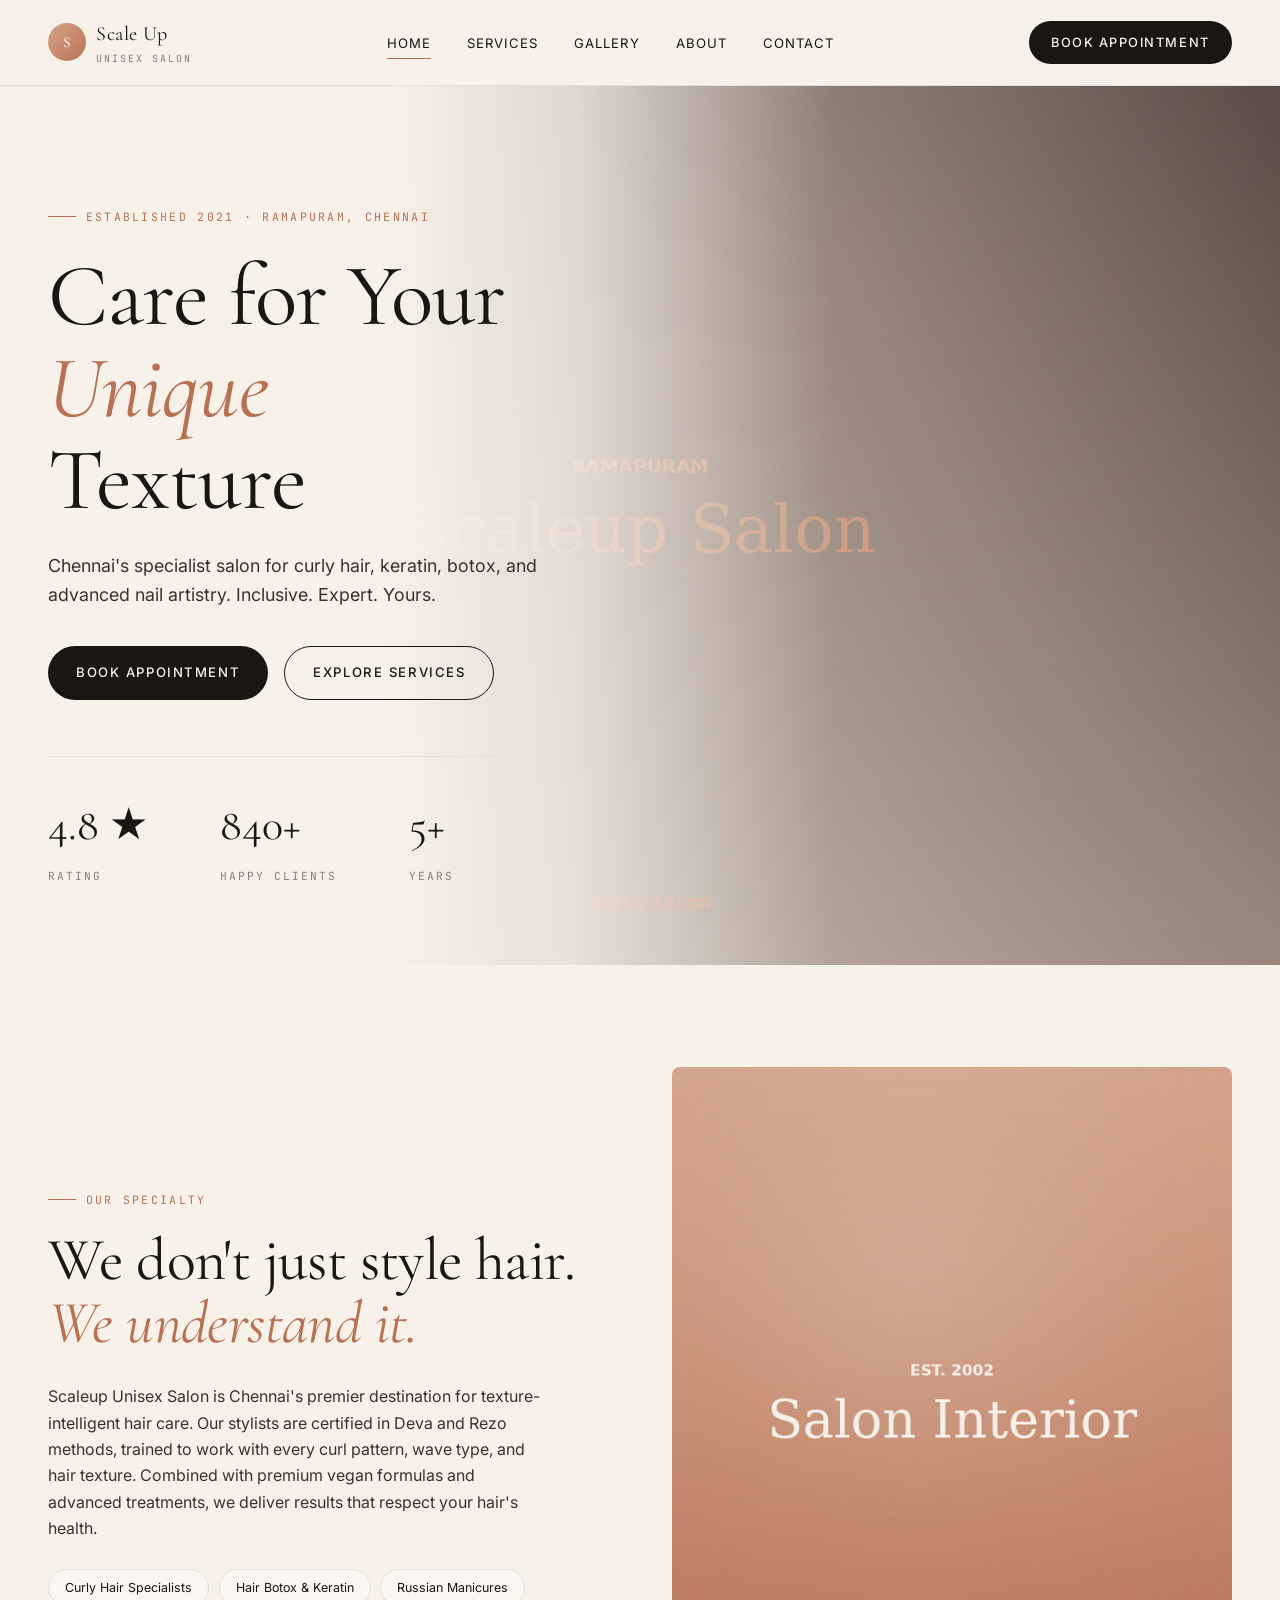
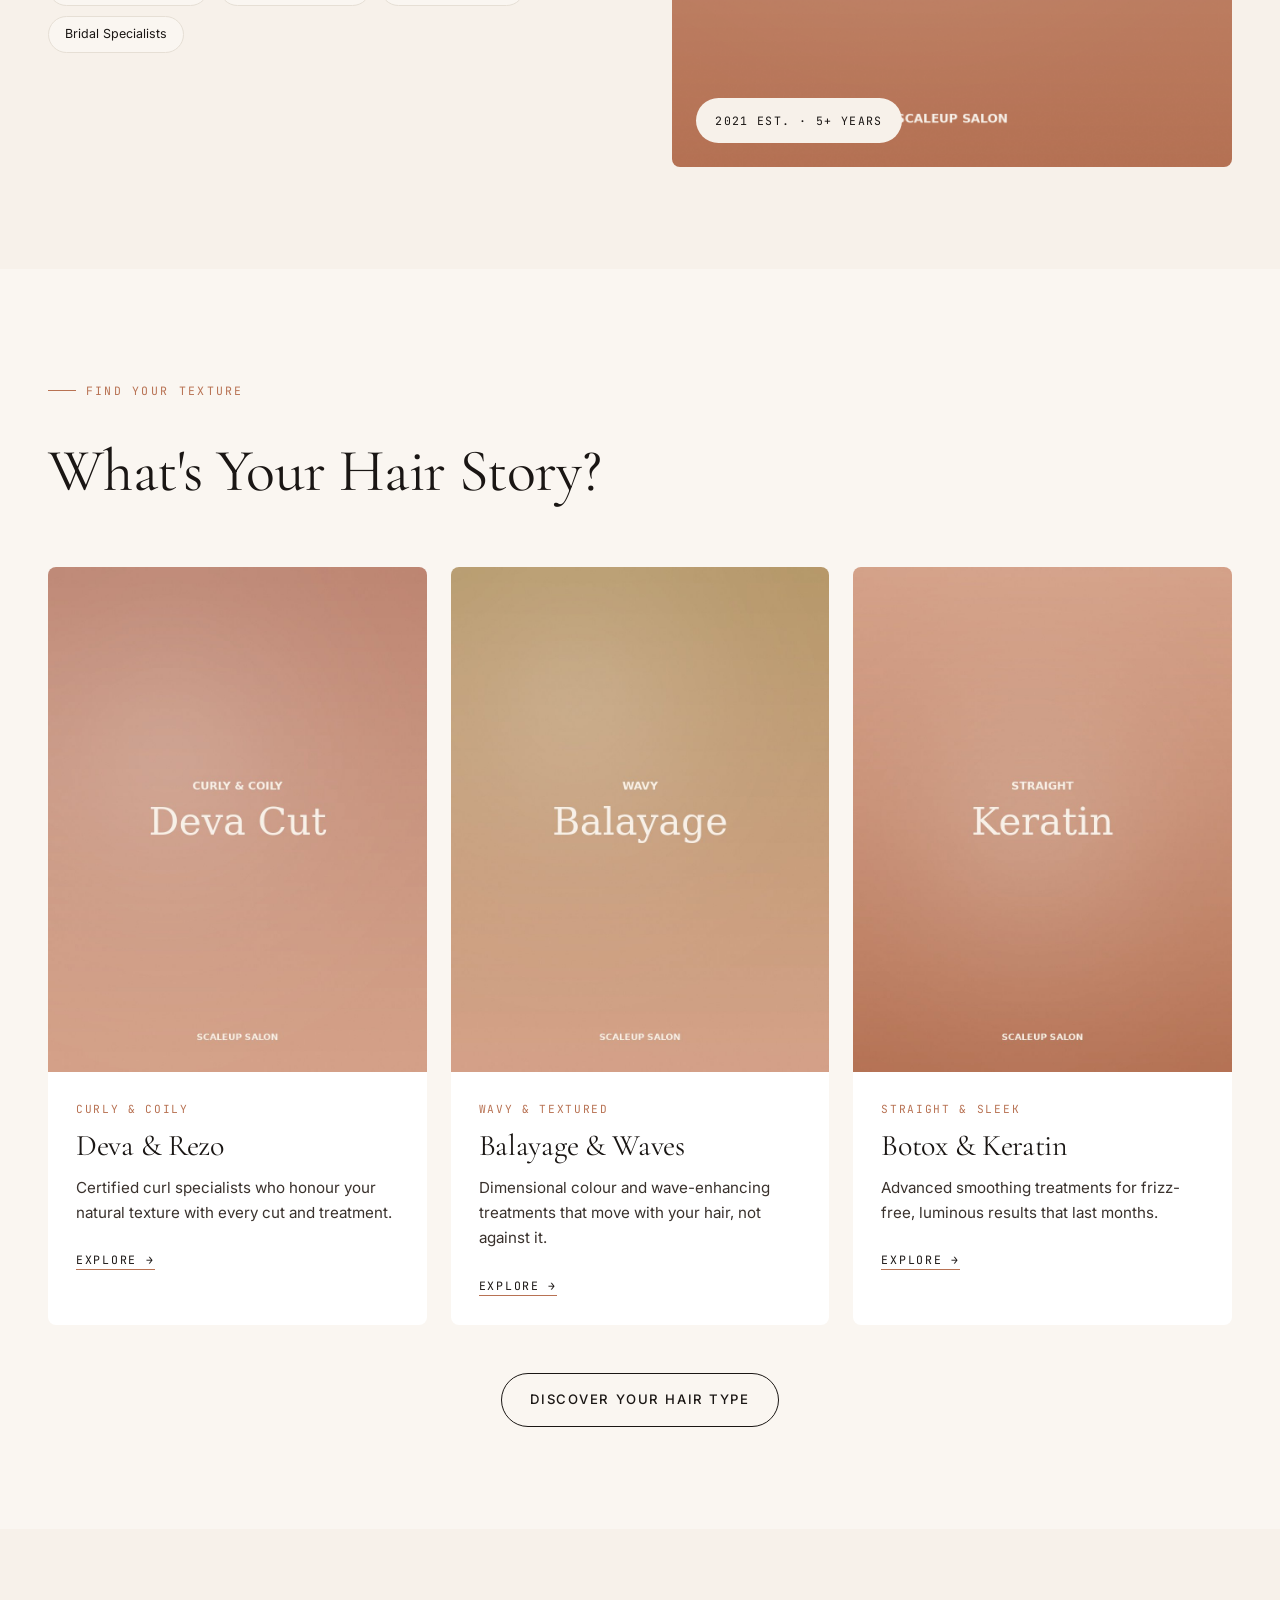
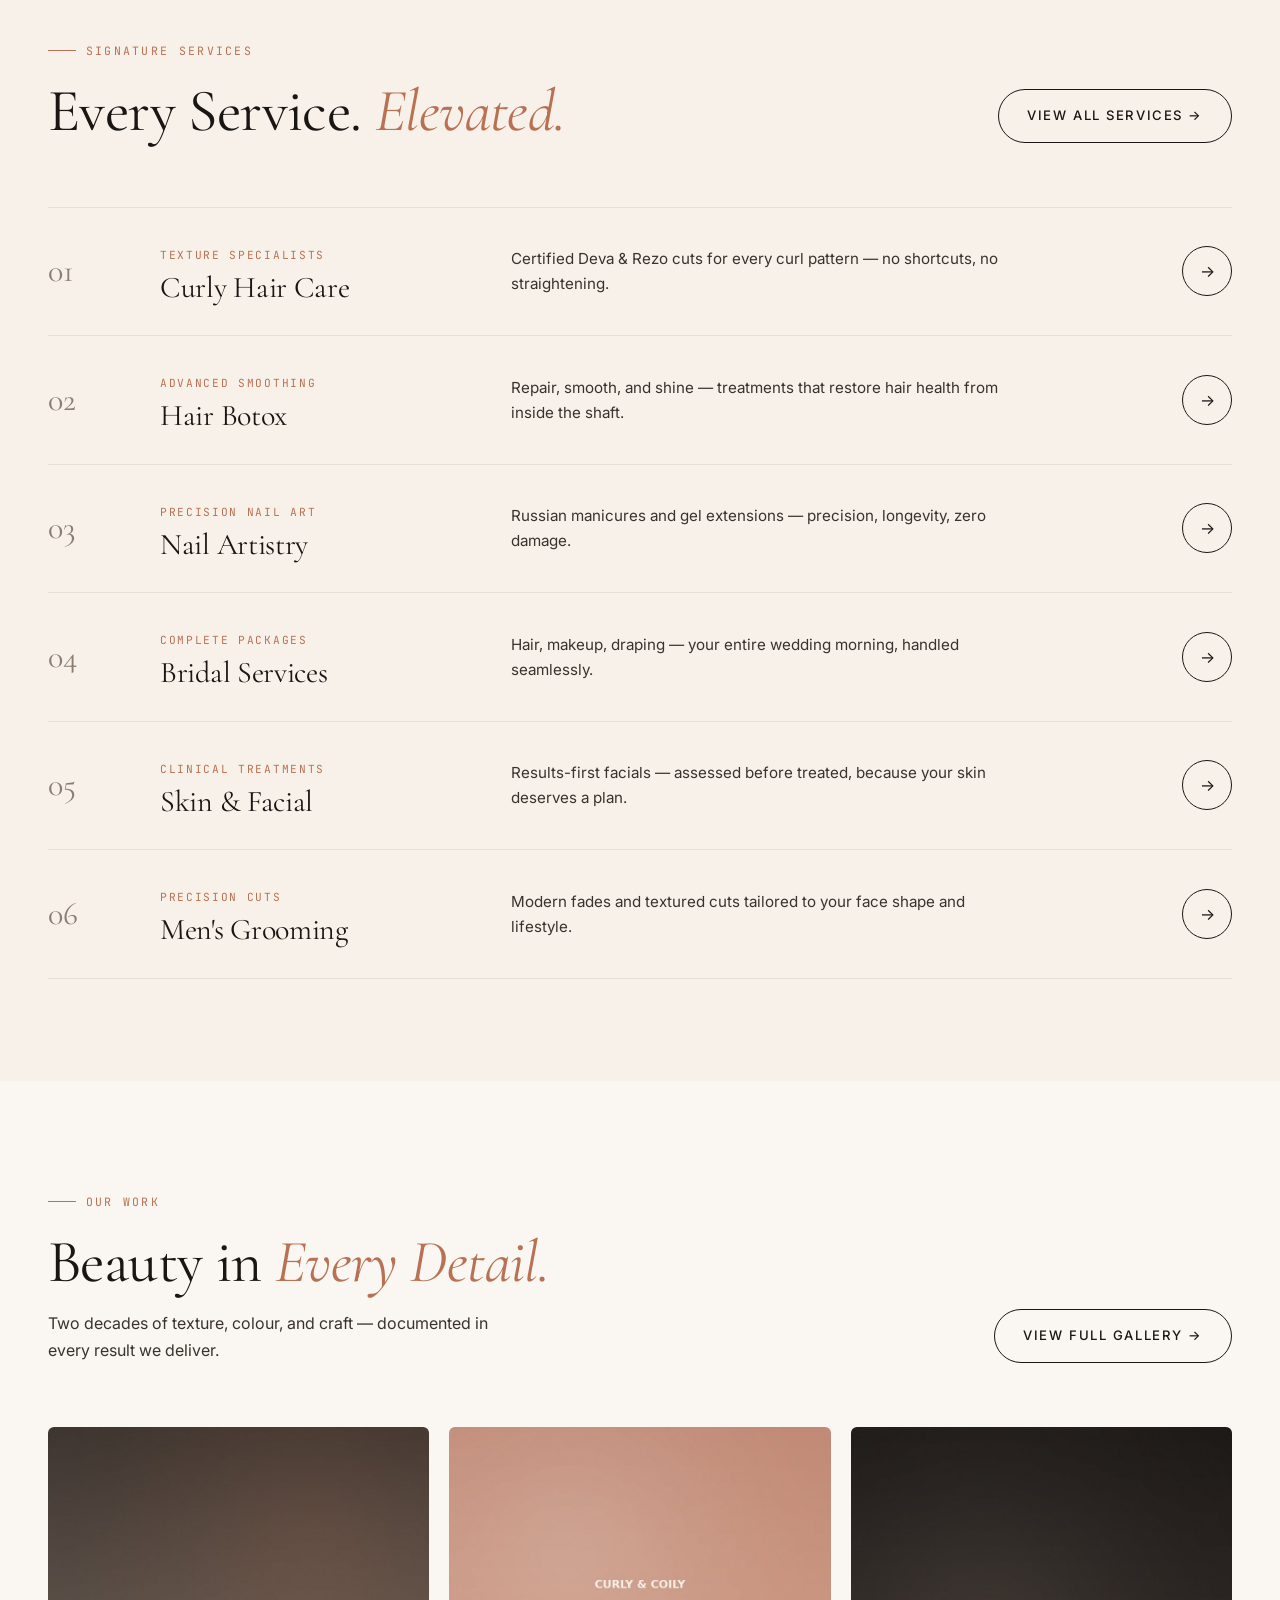
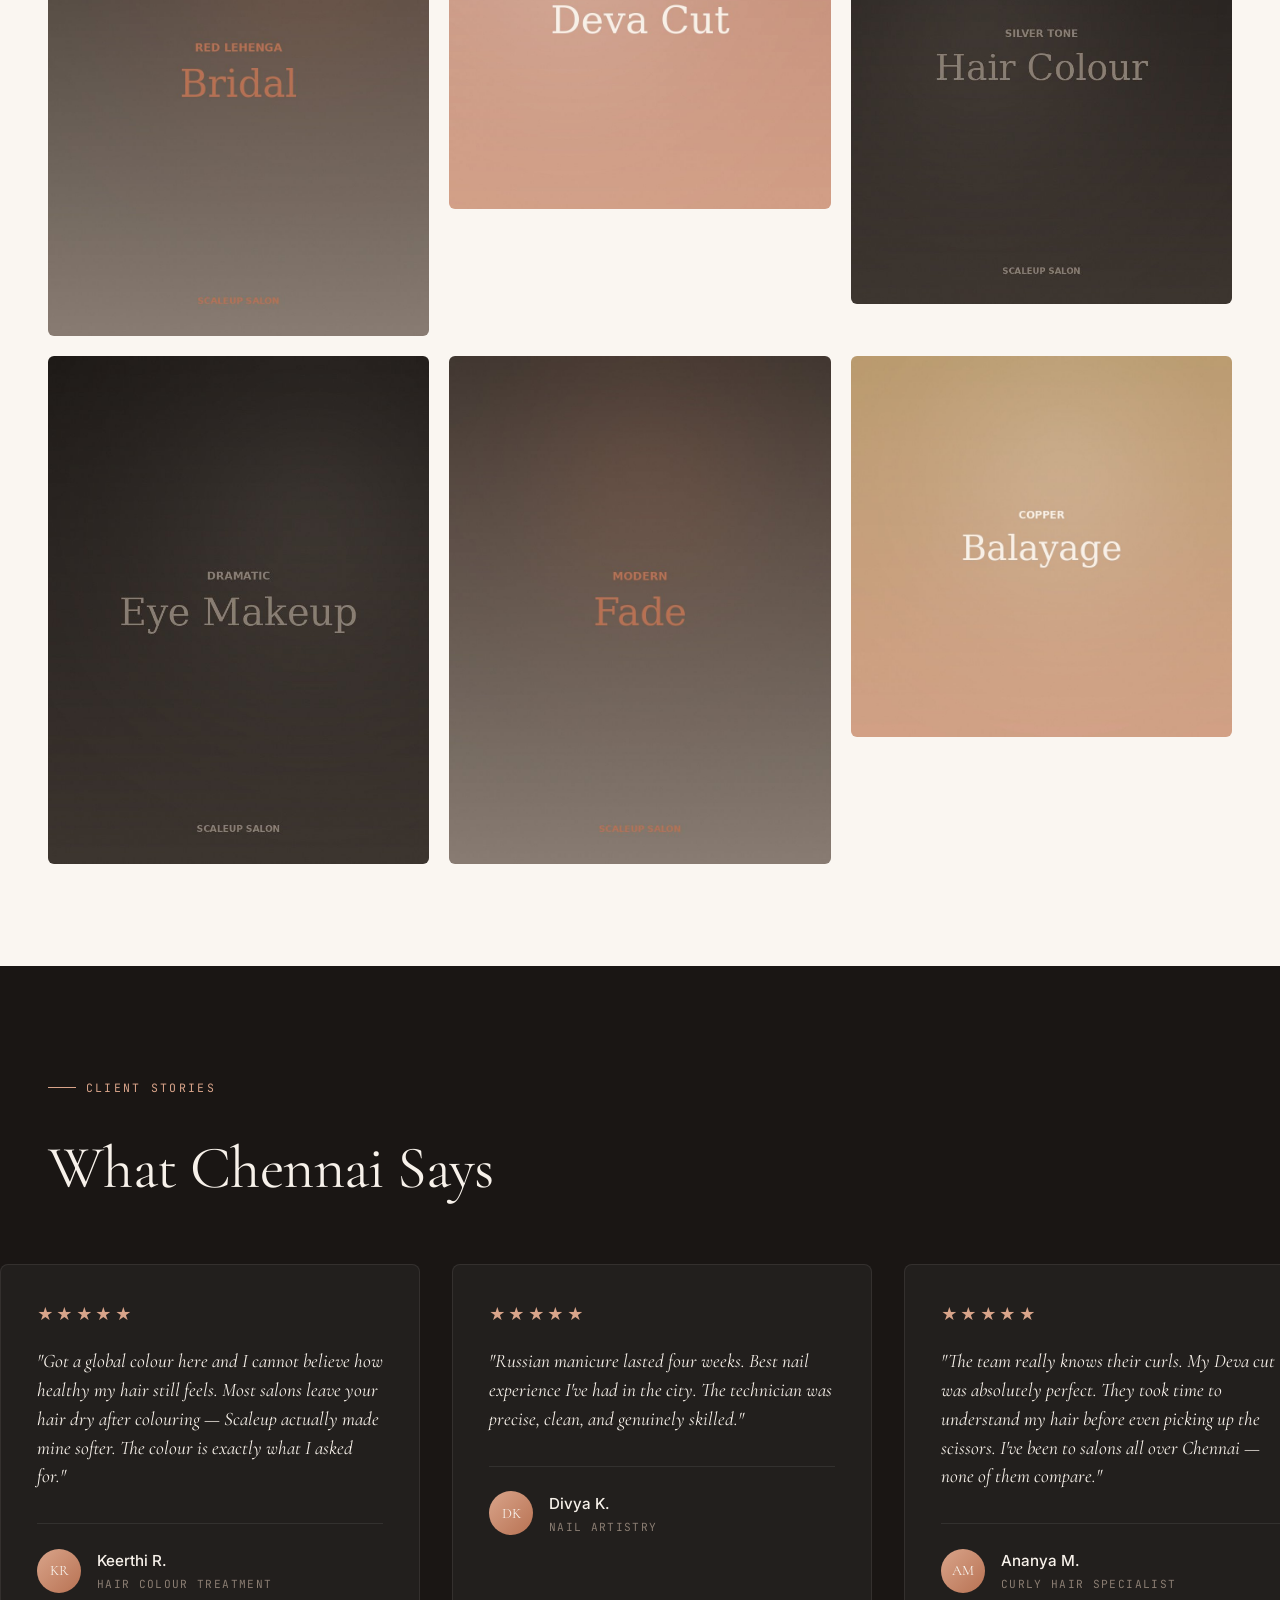
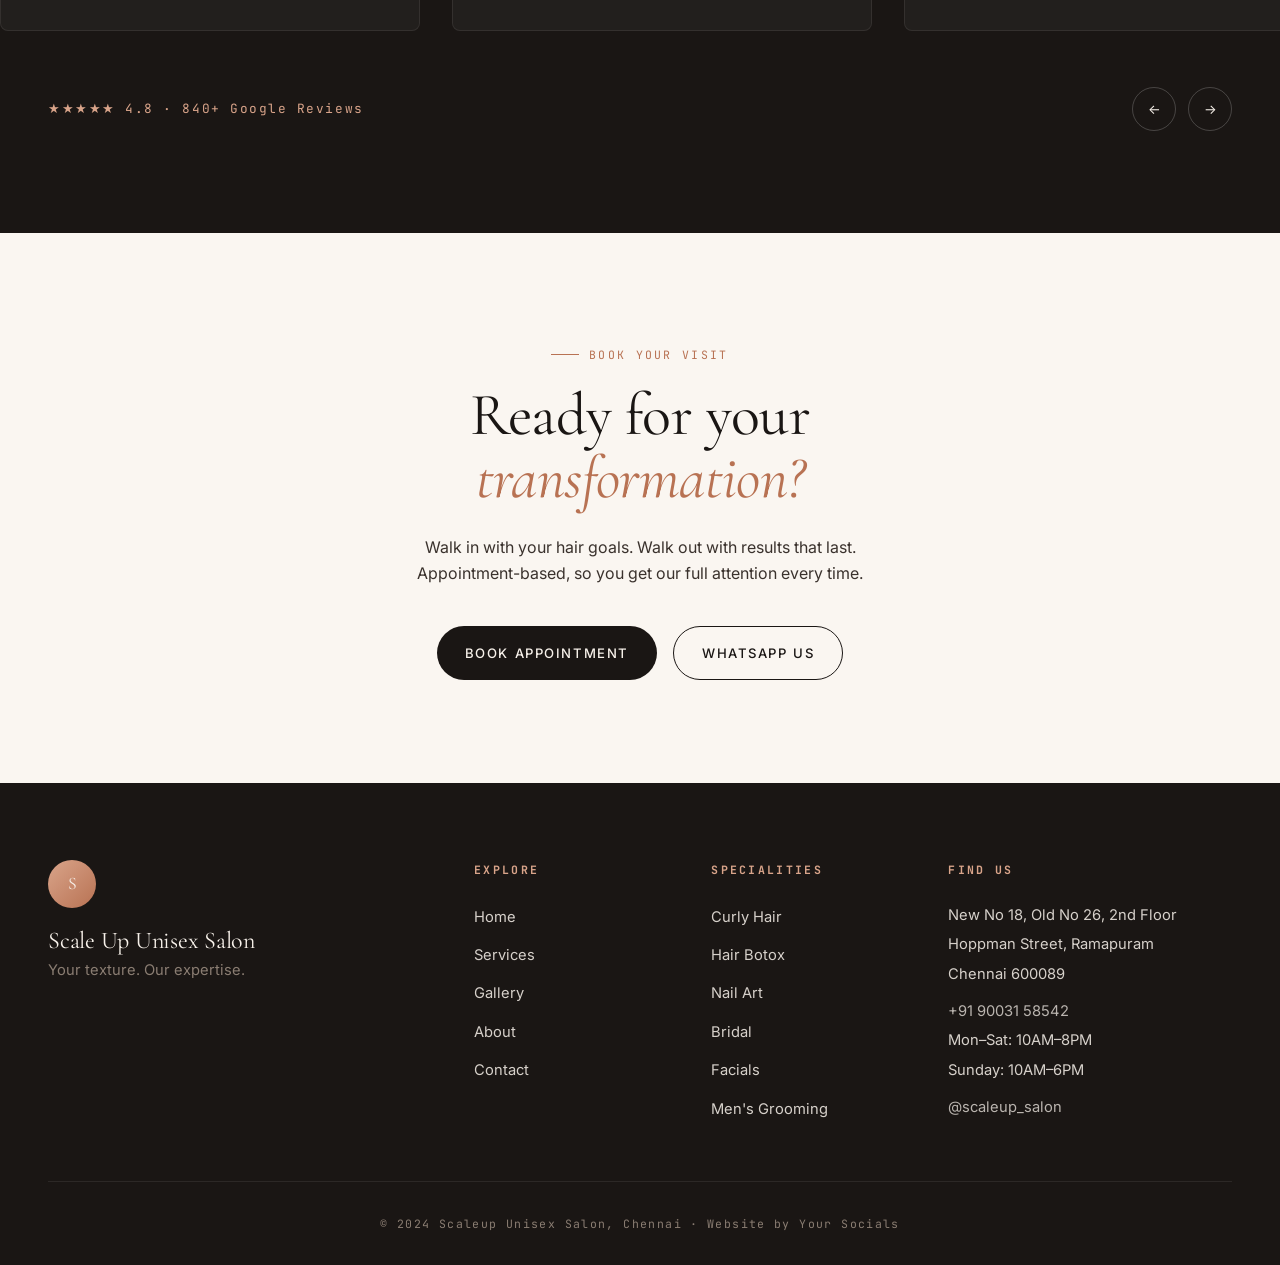
==== index.html @ 8d3cf3ba "Add files via upload" ====
<!DOCTYPE html>
<html lang="en">
<head>
  <meta charset="UTF-8" />
  <meta name="viewport" content="width=device-width, initial-scale=1.0" />
  <meta name="description" content="Scaleup Unisex Salon — Chennai's specialist salon for curly hair, keratin, botox, and advanced nail artistry. Ramapuram, Chennai." />
  <title>Scaleup Unisex Salon — Ramapuram, Chennai</title>
  <link rel="preconnect" href="https://fonts.googleapis.com">
  <link rel="preconnect" href="https://fonts.gstatic.com" crossorigin>
  <link href="https://fonts.googleapis.com/css2?family=Cormorant+Garamond:ital,wght@0,400;0,500;0,600;1,400&family=Inter:wght@300;400;500;600&family=JetBrains+Mono:wght@400;500&display=swap" rel="stylesheet">
  <link rel="stylesheet" href="css/styles.css" />
</head>
<body>

  <!-- Navigation -->
  <nav class="nav">
    <div class="nav-inner">
      <a href="index.html" class="nav-brand">
        <span class="logo-mark">S</span>
        <span>
          Scale Up
          <small>Unisex Salon</small>
        </span>
      </a>
      <ul class="nav-links">
        <li><a href="index.html" class="active">Home</a></li>
        <li><a href="services.html">Services</a></li>
        <li><a href="gallery.html">Gallery</a></li>
        <li><a href="about.html">About</a></li>
        <li><a href="contact.html">Contact</a></li>
      </ul>
      <a href="contact.html" class="btn btn-primary nav-cta">Book Appointment</a>
      <button class="nav-toggle" aria-label="Menu">
        <span></span><span></span><span></span>
      </button>
    </div>
  </nav>

  <!-- Hero -->
  <header class="hero">
    <div class="hero-bg-carousel">
      <img class="hero-bg-slide active" src="images/salon-wide.png" alt="" />
      <img class="hero-bg-slide" src="images/bridal 1.jpg" alt="" />
      <img class="hero-bg-slide" src="images/scale curly.jpg" alt="" />
      <img class="hero-bg-slide" src="images/color 1.jpg" alt="" />
      <img class="hero-bg-slide" src="images/gallery.png" alt="" />
    </div>
    <div class="container hero-inner">
      <span class="eyebrow reveal">Established 2021 · Ramapuram, Chennai</span>
      <h1 class="reveal" style="margin-top:1.5rem;">
        Care for Your<br/>
        <em>Unique</em> Texture
      </h1>
      <p class="lead reveal">
        Chennai's specialist salon for curly hair, keratin, botox, and advanced
        nail artistry. Inclusive. Expert. Yours.
      </p>
      <div class="hero-cta reveal">
        <a href="contact.html" class="btn btn-primary">Book Appointment</a>
        <a href="services.html" class="btn btn-outline">Explore Services</a>
      </div>
      <div class="hero-stats reveal">
        <div>
          <span class="stat-num">4.8 ★</span>
          <span class="stat-label">Rating</span>
        </div>
        <div>
          <span class="stat-num">840+</span>
          <span class="stat-label">Happy Clients</span>
        </div>
        <div>
          <span class="stat-num">5+</span>
          <span class="stat-label">Years</span>
        </div>
      </div>
    </div>
  </header>

  <!-- About preview -->
  <section class="about-preview-section">
    <div class="container about-preview">
      <div class="copy reveal">
        <span class="eyebrow">Our Specialty</span>
        <h2>We don't just style hair.<br/><em>We understand it.</em></h2>
        <p>
          Scaleup Unisex Salon is Chennai's premier destination for
          texture-intelligent hair care. Our stylists are certified in Deva and
          Rezo methods, trained to work with every curl pattern, wave type, and
          hair texture. Combined with premium vegan formulas and advanced
          treatments, we deliver results that respect your hair's health.
        </p>
        <div class="tags">
          <span class="tag">Curly Hair Specialists</span>
          <span class="tag">Hair Botox & Keratin</span>
          <span class="tag">Russian Manicures</span>
          <span class="tag">Bridal Specialists</span>
        </div>
      </div>
      <div class="image-wrap reveal">
        <img src="images/about.png" alt="Scaleup Salon interior — warm, elegant" />
        <div class="image-badge">2021 Est. · 5+ Years</div>
      </div>
    </div>
  </section>

  <!-- Textures -->
  <section class="textures">
    <div class="container">
      <div class="section-head reveal">
        <span class="eyebrow">Find Your Texture</span>
        <h2 style="margin-top:1.25rem;">What's Your Hair Story?</h2>
      </div>
      <div class="texture-grid">
        <article class="texture-card reveal">
          <img src="images/scale curly.jpg" alt="Curly hair specialist result" />
          <div class="card-body">
            <div class="card-tag">Curly & Coily</div>
            <h3>Deva & Rezo</h3>
            <p>Certified curl specialists who honour your natural texture with every cut and treatment.</p>
            <a href="services.html" class="card-link">Explore →</a>
          </div>
        </article>
        <article class="texture-card reveal">
          <img src="images/scale wavy.jpg" alt="Wavy balayage result" />
          <div class="card-body">
            <div class="card-tag">Wavy & Textured</div>
            <h3>Balayage & Waves</h3>
            <p>Dimensional colour and wave-enhancing treatments that move with your hair, not against it.</p>
            <a href="services.html" class="card-link">Explore →</a>
          </div>
        </article>
        <article class="texture-card reveal">
          <img src="images/scale straight.jpg" alt="Straight sleek result" />
          <div class="card-body">
            <div class="card-tag">Straight & Sleek</div>
            <h3>Botox & Keratin</h3>
            <p>Advanced smoothing treatments for frizz-free, luminous results that last months.</p>
            <a href="services.html" class="card-link">Explore →</a>
          </div>
        </article>
      </div>
      <div class="section-foot reveal">
        <a href="services.html" class="btn btn-outline">Discover Your Hair Type</a>
      </div>
    </div>
  </section>

  <!-- Services -->
  <section>
    <div class="container">
      <div class="services-head reveal">
        <div>
          <span class="eyebrow">Signature Services</span>
          <h2 style="margin-top:1.25rem;">Every Service. <em>Elevated.</em></h2>
        </div>
        <a href="services.html" class="btn btn-outline">View All Services →</a>
      </div>

      <div class="services-list">
        <a href="services.html" class="service-row reveal">
          <span class="num">01</span>
          <div>
            <span class="tag">Texture Specialists</span>
            <h3>Curly Hair Care</h3>
          </div>
          <p class="desc">Certified Deva & Rezo cuts for every curl pattern — no shortcuts, no straightening.</p>
          <span class="arrow">→</span>
        </a>
        <a href="services.html" class="service-row reveal">
          <span class="num">02</span>
          <div>
            <span class="tag">Advanced Smoothing</span>
            <h3>Hair Botox</h3>
          </div>
          <p class="desc">Repair, smooth, and shine — treatments that restore hair health from inside the shaft.</p>
          <span class="arrow">→</span>
        </a>
        <a href="services.html" class="service-row reveal">
          <span class="num">03</span>
          <div>
            <span class="tag">Precision Nail Art</span>
            <h3>Nail Artistry</h3>
          </div>
          <p class="desc">Russian manicures and gel extensions — precision, longevity, zero damage.</p>
          <span class="arrow">→</span>
        </a>
        <a href="services.html" class="service-row reveal">
          <span class="num">04</span>
          <div>
            <span class="tag">Complete Packages</span>
            <h3>Bridal Services</h3>
          </div>
          <p class="desc">Hair, makeup, draping — your entire wedding morning, handled seamlessly.</p>
          <span class="arrow">→</span>
        </a>
        <a href="services.html" class="service-row reveal">
          <span class="num">05</span>
          <div>
            <span class="tag">Clinical Treatments</span>
            <h3>Skin & Facial</h3>
          </div>
          <p class="desc">Results-first facials — assessed before treated, because your skin deserves a plan.</p>
          <span class="arrow">→</span>
        </a>
        <a href="services.html" class="service-row reveal">
          <span class="num">06</span>
          <div>
            <span class="tag">Precision Cuts</span>
            <h3>Men's Grooming</h3>
          </div>
          <p class="desc">Modern fades and textured cuts tailored to your face shape and lifestyle.</p>
          <span class="arrow">→</span>
        </a>
      </div>
    </div>
  </section>

  <!-- Gallery preview -->
  <section class="textures">
    <div class="container">
      <div class="services-head reveal">
        <div>
          <span class="eyebrow">Our Work</span>
          <h2 style="margin-top:1.25rem;">Beauty in <em>Every Detail.</em></h2>
          <p style="max-width:46ch;margin-top:1rem;color:var(--ink-soft);">Two decades of texture, colour, and craft — documented in every result we deliver.</p>
        </div>
        <a href="gallery.html" class="btn btn-outline">View Full Gallery →</a>
      </div>

      <div class="gallery-grid">
        <div class="gallery-item reveal">
          <img src="images/bridal 1.jpg" alt="Bridal look — red lehenga" />
          <div class="overlay"><div class="tag">Bridal</div><div class="title">Red Lehenga Bridal</div></div>
        </div>
        <div class="gallery-item reveal">
          <img src="images/scale curly.jpg" alt="Curly hair Deva cut" />
          <div class="overlay"><div class="tag">Curly Hair</div><div class="title">Deva Cut</div></div>
        </div>
        <div class="gallery-item reveal">
          <img src="images/color 2.jpg" alt="Silver hair toning" />
          <div class="overlay"><div class="tag">Hair Colour</div><div class="title">Silver Toning</div></div>
        </div>
        <div class="gallery-item reveal">
          <img src="images/bridal 2.jpg" alt="Bridal dramatic eye" />
          <div class="overlay"><div class="tag">Bridal</div><div class="title">Dramatic Eye</div></div>
        </div>
        <div class="gallery-item reveal">
          <img src="images/men 1.jpg" alt="Men's modern fade" />
          <div class="overlay"><div class="tag">Men's Grooming</div><div class="title">Modern Fade</div></div>
        </div>
        <div class="gallery-item reveal">
          <img src="images/color 3.jpg" alt="Copper balayage" />
          <div class="overlay"><div class="tag">Hair Colour</div><div class="title">Copper Balayage</div></div>
        </div>
      </div>
    </div>
  </section>

  <!-- Testimonials -->
  <section class="testimonials">
    <div class="container">
      <div class="section-head reveal">
        <span class="eyebrow">Client Stories</span>
        <h2 style="margin-top:1.25rem;">What Chennai Says</h2>
      </div>

      <div class="testimonial-track">
        <article class="testimonial-card">
          <div class="stars">★★★★★</div>
          <blockquote>"Got a global colour here and I cannot believe how healthy my hair still feels. Most salons leave your hair dry after colouring — Scaleup actually made mine softer. The colour is exactly what I asked for."</blockquote>
          <div class="testimonial-author">
            <div class="author-avatar">KR</div>
            <div class="author-info">
              <div class="name">Keerthi R.</div>
              <div class="service">Hair Colour Treatment</div>
            </div>
          </div>
        </article>
        <article class="testimonial-card">
          <div class="stars">★★★★★</div>
          <blockquote>"Russian manicure lasted four weeks. Best nail experience I've had in the city. The technician was precise, clean, and genuinely skilled."</blockquote>
          <div class="testimonial-author">
            <div class="author-avatar">DK</div>
            <div class="author-info">
              <div class="name">Divya K.</div>
              <div class="service">Nail Artistry</div>
            </div>
          </div>
        </article>
        <article class="testimonial-card">
          <div class="stars">★★★★★</div>
          <blockquote>"The team really knows their curls. My Deva cut was absolutely perfect. They took time to understand my hair before even picking up the scissors. I've been to salons all over Chennai — none of them compare."</blockquote>
          <div class="testimonial-author">
            <div class="author-avatar">AM</div>
            <div class="author-info">
              <div class="name">Ananya M.</div>
              <div class="service">Curly Hair Specialist</div>
            </div>
          </div>
        </article>
        <article class="testimonial-card">
          <div class="stars">★★★★★</div>
          <blockquote>"Bridal makeup was absolutely stunning. Venisha and the team made my wedding morning completely stress-free. I looked exactly how I imagined and felt completely confident all day."</blockquote>
          <div class="testimonial-author">
            <div class="author-avatar">PS</div>
            <div class="author-info">
              <div class="name">Priya S.</div>
              <div class="service">Bridal Package</div>
            </div>
          </div>
        </article>
        <article class="testimonial-card">
          <div class="stars">★★★★★</div>
          <blockquote>"My hair was so damaged from years of bad treatments. One session of Hair Botox here and it looks completely transformed. I genuinely didn't know my hair could feel this way."</blockquote>
          <div class="testimonial-author">
            <div class="author-avatar">RM</div>
            <div class="author-info">
              <div class="name">Riya M.</div>
              <div class="service">Hair Botox Treatment</div>
            </div>
          </div>
        </article>
      </div>

      <div class="testimonial-foot">
        <span class="review-meta">★★★★★ 4.8 · 840+ Google Reviews</span>
        <div class="t-controls">
          <button class="t-btn t-prev" aria-label="Previous">←</button>
          <button class="t-btn t-next" aria-label="Next">→</button>
        </div>
      </div>
    </div>
  </section>

  <!-- CTA banner -->
  <section class="cta-banner">
    <div class="container reveal">
      <span class="eyebrow">Book Your Visit</span>
      <h2>Ready for your <em>transformation?</em></h2>
      <p>Walk in with your hair goals. Walk out with results that last. Appointment-based, so you get our full attention every time.</p>
      <div class="btns">
        <a href="contact.html" class="btn btn-primary">Book Appointment</a>
        <a href="https://wa.me/919003158542" class="btn btn-outline">WhatsApp Us</a>
      </div>
    </div>
  </section>

  <!-- Footer -->
  <footer class="footer">
    <div class="container">
      <div class="footer-grid">
        <div class="footer-brand">
          <div class="logo-mark">S</div>
          <h4>Scale Up Unisex Salon</h4>
          <p>Your texture. Our expertise.</p>
        </div>
        <div class="footer-col">
          <h5>Explore</h5>
          <ul>
            <li><a href="index.html">Home</a></li>
            <li><a href="services.html">Services</a></li>
            <li><a href="gallery.html">Gallery</a></li>
            <li><a href="about.html">About</a></li>
            <li><a href="contact.html">Contact</a></li>
          </ul>
        </div>
        <div class="footer-col">
          <h5>Specialities</h5>
          <ul>
            <li><a href="services.html">Curly Hair</a></li>
            <li><a href="services.html">Hair Botox</a></li>
            <li><a href="services.html">Nail Art</a></li>
            <li><a href="services.html">Bridal</a></li>
            <li><a href="services.html">Facials</a></li>
            <li><a href="services.html">Men's Grooming</a></li>
          </ul>
        </div>
        <div class="footer-col">
          <h5>Find Us</h5>
          <p>New No 18, Old No 26, 2nd Floor</p>
          <p>Hoppman Street, Ramapuram</p>
          <p>Chennai 600089</p>
          <p style="margin-top:.75rem;"><a href="tel:+919003158542">+91 90031 58542</a></p>
          <p>Mon–Sat: 10AM–8PM</p>
          <p>Sunday: 10AM–6PM</p>
          <p style="margin-top:.75rem;"><a href="https://instagram.com/scaleup_salon">@scaleup_salon</a></p>
        </div>
      </div>
      <div class="footer-bottom">
        © 2024 Scaleup Unisex Salon, Chennai · Website by Your Socials
      </div>
    </div>
  </footer>

  <script src="js/main.js"></script>
</body>
</html>
---- css/styles.css ----
/* ========================================
   SCALEUP UNISEX SALON — Stylesheet
   ======================================== */

/* ---------- Design Tokens ---------- */
:root {
  /* Colors — warm editorial palette */
  --cream:        #f7f1ea;
  --cream-soft:   #faf6f1;
  --ink:          #1a1614;
  --ink-soft:     #3a322d;
  --muted:        #8a7d72;
  --blush:        #d9a48a;
  --blush-deep:   #b87253;
  --rose:         #c08672;
  --gold:         #b89968;
  --line:         #e6dfd5;
  --white:        #ffffff;

  /* Typography */
  --serif:        'Cormorant Garamond', 'Playfair Display', Georgia, serif;
  --sans:         'Inter', system-ui, -apple-system, sans-serif;
  --mono:         'JetBrains Mono', 'Courier New', monospace;

  /* Layout */
  --max:          1280px;
  --pad-x:        clamp(1.25rem, 4vw, 3rem);

  /* Motion */
  --ease:         cubic-bezier(0.22, 1, 0.36, 1);
}

/* ---------- Base ---------- */
* { box-sizing: border-box; margin: 0; padding: 0; }

html { scroll-behavior: smooth; }

body {
  font-family: var(--sans);
  font-size: 16px;
  line-height: 1.65;
  color: var(--ink);
  background: var(--cream);
  -webkit-font-smoothing: antialiased;
  -moz-osx-font-smoothing: grayscale;
  overflow-x: hidden;
}

img { max-width: 100%; height: auto; display: block; }

a { color: inherit; text-decoration: none; transition: opacity .25s var(--ease); }
a:hover { opacity: .7; }

button { font-family: inherit; cursor: pointer; border: none; background: none; }

.container {
  max-width: var(--max);
  margin: 0 auto;
  padding: 0 var(--pad-x);
}

/* ---------- Typography ---------- */
h1, h2, h3, h4 {
  font-family: var(--serif);
  font-weight: 400;
  line-height: 1.05;
  letter-spacing: -0.01em;
}

h1 { font-size: clamp(2.75rem, 7vw, 5.5rem); }
h2 { font-size: clamp(2rem, 5vw, 3.75rem); }
h3 { font-size: clamp(1.4rem, 2.5vw, 1.875rem); }

.eyebrow {
  font-family: var(--mono);
  font-size: .72rem;
  text-transform: uppercase;
  letter-spacing: .2em;
  color: var(--blush-deep);
  display: inline-flex;
  align-items: center;
  gap: .6rem;
}
.eyebrow::before {
  content: "";
  width: 28px;
  height: 1px;
  background: var(--blush-deep);
}

em, .italic { font-style: italic; color: var(--blush-deep); }

/* ---------- Buttons ---------- */
.btn {
  display: inline-flex;
  align-items: center;
  gap: .6rem;
  padding: .95rem 1.75rem;
  font-family: var(--sans);
  font-size: .82rem;
  font-weight: 500;
  letter-spacing: .12em;
  text-transform: uppercase;
  border-radius: 999px;
  transition: all .3s var(--ease);
  white-space: nowrap;
}
.btn-primary {
  background: var(--ink);
  color: var(--cream);
}
.btn-primary:hover {
  background: var(--blush-deep);
  opacity: 1;
  transform: translateY(-2px);
}
.btn-outline {
  background: transparent;
  color: var(--ink);
  border: 1px solid var(--ink);
}
.btn-outline:hover {
  background: var(--ink);
  color: var(--cream);
  opacity: 1;
}
.btn-light {
  background: var(--cream);
  color: var(--ink);
}
.btn-light:hover {
  background: var(--blush);
  color: var(--cream);
  opacity: 1;
}

/* ---------- Navigation ---------- */
.nav {
  position: sticky;
  top: 0;
  z-index: 100;
  background: rgba(247, 241, 234, 0.88);
  backdrop-filter: blur(16px);
  -webkit-backdrop-filter: blur(16px);
  border-bottom: 1px solid var(--line);
}
.nav-inner {
  display: flex;
  align-items: center;
  justify-content: space-between;
  padding: 1.1rem var(--pad-x);
  max-width: var(--max);
  margin: 0 auto;
}
.nav-brand {
  display: flex;
  align-items: center;
  gap: .65rem;
  font-family: var(--serif);
  font-size: 1.25rem;
  letter-spacing: .02em;
}
.nav-brand .logo-mark {
  width: 38px;
  height: 38px;
  border-radius: 50%;
  background: linear-gradient(135deg, var(--blush), var(--blush-deep));
  display: grid;
  place-items: center;
  color: var(--cream);
  font-family: var(--serif);
  font-size: .95rem;
  font-weight: 600;
}
.nav-brand small {
  display: block;
  font-size: .62rem;
  font-family: var(--mono);
  letter-spacing: .2em;
  text-transform: uppercase;
  color: var(--muted);
}
.nav-links {
  display: flex;
  align-items: center;
  gap: 2.25rem;
  list-style: none;
}
.nav-links a {
  font-size: .82rem;
  letter-spacing: .08em;
  text-transform: uppercase;
  position: relative;
  padding: .25rem 0;
}
.nav-links a.active::after,
.nav-links a:hover::after {
  content: "";
  position: absolute;
  left: 0; right: 0;
  bottom: -4px;
  height: 1px;
  background: var(--blush-deep);
}
.nav-links a:hover { opacity: 1; }
.nav-cta { font-size: .8rem; padding: .7rem 1.4rem; }

.nav-toggle {
  display: none;
  flex-direction: column;
  gap: 5px;
  padding: .5rem;
}
.nav-toggle span {
  width: 24px;
  height: 1.5px;
  background: var(--ink);
  transition: .3s var(--ease);
}

/* Mobile nav */
@media (max-width: 860px) {
  .nav-links, .nav-cta { display: none; }
  .nav-toggle { display: flex; }
  .nav.open .nav-links {
    display: flex;
    position: absolute;
    top: 100%;
    left: 0; right: 0;
    flex-direction: column;
    background: var(--cream);
    padding: 1.5rem var(--pad-x) 2rem;
    gap: 1.25rem;
    border-bottom: 1px solid var(--line);
  }
  .nav.open .nav-toggle span:nth-child(1) { transform: translateY(6.5px) rotate(45deg); }
  .nav.open .nav-toggle span:nth-child(2) { opacity: 0; }
  .nav.open .nav-toggle span:nth-child(3) { transform: translateY(-6.5px) rotate(-45deg); }
}

/* ---------- Hero ---------- */
.hero {
  position: relative;
  padding: clamp(4rem, 10vw, 7rem) 0 clamp(3rem, 6vw, 5rem);
  overflow: hidden;
}
.hero::before {
  content: "";
  position: absolute;
  top: -10%;
  right: -15%;
  width: 60vw;
  height: 60vw;
  max-width: 700px;
  max-height: 700px;
  background: radial-gradient(circle, rgba(217, 164, 138, 0.35) 0%, transparent 65%);
  border-radius: 50%;
  pointer-events: none;
  z-index: 0;
}

/* Hero background image carousel */
.hero-bg-carousel {
  position: absolute;
  inset: 0;
  z-index: 0;
  overflow: hidden;
}
.hero-bg-slide {
  position: absolute;
  inset: 0;
  width: 100%;
  height: 100%;
  object-fit: cover;
  opacity: 0;
  transition: opacity 1.6s ease;
}
.hero-bg-slide.active { opacity: 1; }
/* Fade the carousel into the cream background so the copy on the left stays fully legible */
.hero-bg-carousel::after {
  content: "";
  position: absolute;
  inset: 0;
  background: linear-gradient(
    90deg,
    var(--cream) 0%,
    var(--cream) 30%,
    rgba(247, 241, 234, 0.85) 45%,
    rgba(247, 241, 234, 0.35) 65%,
    rgba(247, 241, 234, 0.1) 100%
  );
}

.hero-inner { position: relative; z-index: 1; }
.hero h1 {
  max-width: 14ch;
  margin-bottom: 1.5rem;
}
.hero h1 em { display: block; }
.hero p.lead {
  max-width: 50ch;
  font-size: clamp(1rem, 1.4vw, 1.18rem);
  color: var(--ink-soft);
  margin-bottom: 2.25rem;
}
.hero-cta { display: flex; flex-wrap: wrap; gap: 1rem; margin-bottom: 3.5rem; }

.hero-stats {
  display: flex;
  gap: clamp(2rem, 6vw, 4.5rem);
  padding-top: 2rem;
  border-top: 1px solid var(--line);
  max-width: 500px;
}
.hero-stats .stat-num {
  font-family: var(--serif);
  font-size: clamp(2rem, 4vw, 2.75rem);
  display: block;
  color: var(--ink);
}
.hero-stats .stat-label {
  font-family: var(--mono);
  font-size: .7rem;
  letter-spacing: .18em;
  text-transform: uppercase;
  color: var(--muted);
}

/* ---------- Section base ---------- */
section { padding: clamp(4rem, 8vw, 7rem) 0; position: relative; }
.section-head { margin-bottom: clamp(2.5rem, 5vw, 4rem); }
.section-head .eyebrow { margin-bottom: 1.25rem; }
.section-head h2 { max-width: 22ch; }

/* ---------- About preview ---------- */
.about-preview {
  display: grid;
  grid-template-columns: 1fr 1fr;
  gap: clamp(2rem, 5vw, 5rem);
  align-items: center;
}
.about-preview .copy h2 { margin: 1.25rem 0 1.75rem; }
.about-preview .copy p { color: var(--ink-soft); margin-bottom: 1.75rem; max-width: 50ch; }
.about-preview .tags {
  display: flex;
  flex-wrap: wrap;
  gap: .6rem;
}
.about-preview .tag {
  padding: .45rem 1rem;
  border: 1px solid var(--line);
  border-radius: 999px;
  font-size: .78rem;
  background: var(--cream-soft);
}
.about-preview .image-wrap {
  position: relative;
  border-radius: 8px;
  overflow: hidden;
}
.about-preview .image-wrap img {
  width: 100%;
  aspect-ratio: 4/5;
  object-fit: cover;
}
.about-preview .image-badge {
  position: absolute;
  bottom: 1.5rem;
  left: 1.5rem;
  background: var(--cream);
  padding: .8rem 1.2rem;
  border-radius: 999px;
  font-family: var(--mono);
  font-size: .72rem;
  letter-spacing: .12em;
  text-transform: uppercase;
}
@media (max-width: 860px) {
  .about-preview { grid-template-columns: 1fr; }
}

/* ---------- Texture cards ---------- */
.textures { background: var(--cream-soft); }
.texture-grid {
  display: grid;
  grid-template-columns: repeat(3, 1fr);
  gap: 1.5rem;
}
.texture-card {
  position: relative;
  border-radius: 8px;
  overflow: hidden;
  background: var(--white);
  transition: transform .5s var(--ease);
}
.texture-card:hover { transform: translateY(-6px); }
.texture-card img {
  width: 100%;
  aspect-ratio: 3/4;
  object-fit: cover;
  transition: transform .8s var(--ease);
}
.texture-card:hover img { transform: scale(1.04); }
.texture-card .card-body {
  padding: 1.75rem;
}
.texture-card .card-tag {
  font-family: var(--mono);
  font-size: .7rem;
  letter-spacing: .15em;
  text-transform: uppercase;
  color: var(--blush-deep);
  margin-bottom: .75rem;
}
.texture-card h3 { margin-bottom: .85rem; }
.texture-card p { color: var(--ink-soft); font-size: .95rem; margin-bottom: 1.25rem; }
.texture-card .card-link {
  font-family: var(--mono);
  font-size: .72rem;
  letter-spacing: .15em;
  text-transform: uppercase;
  color: var(--ink);
  border-bottom: 1px solid var(--blush-deep);
  padding-bottom: 2px;
}
@media (max-width: 860px) { .texture-grid { grid-template-columns: 1fr; } }

.section-foot { text-align: center; margin-top: 3rem; }

/* ---------- Services list ---------- */
.services-head {
  display: flex;
  justify-content: space-between;
  align-items: flex-end;
  margin-bottom: clamp(2.5rem, 5vw, 4rem);
  flex-wrap: wrap;
  gap: 1.5rem;
}
.services-list { display: flex; flex-direction: column; }
.service-row {
  display: grid;
  grid-template-columns: 80px 1fr 2fr auto;
  gap: 2rem;
  align-items: center;
  padding: 2rem 0;
  border-top: 1px solid var(--line);
  transition: padding .3s var(--ease);
}
.service-row:last-child { border-bottom: 1px solid var(--line); }
.service-row:hover { padding-left: 1.5rem; }
.service-row .num {
  font-family: var(--serif);
  font-size: 2rem;
  color: var(--muted);
}
.service-row .tag {
  font-family: var(--mono);
  font-size: .7rem;
  letter-spacing: .15em;
  text-transform: uppercase;
  color: var(--blush-deep);
}
.service-row h3 { margin-top: .35rem; }
.service-row p { color: var(--ink-soft); font-size: .95rem; max-width: 50ch; }
.service-row .arrow {
  width: 50px;
  height: 50px;
  border: 1px solid var(--ink);
  border-radius: 50%;
  display: grid;
  place-items: center;
  transition: all .3s var(--ease);
}
.service-row:hover .arrow {
  background: var(--ink);
  color: var(--cream);
}
@media (max-width: 860px) {
  .service-row {
    grid-template-columns: 50px 1fr;
    gap: 1rem;
  }
  .service-row .desc { grid-column: 1 / -1; }
  .service-row .arrow { display: none; }
}

/* ---------- Gallery grid ---------- */
.gallery-grid {
  display: grid;
  grid-template-columns: repeat(3, 1fr);
  gap: 1.25rem;
}
.gallery-item {
  position: relative;
  border-radius: 6px;
  overflow: hidden;
  aspect-ratio: 3/4;
}
.gallery-item:nth-child(4n+1) { aspect-ratio: 3/4; }
.gallery-item:nth-child(4n+2) { aspect-ratio: 1/1; }
.gallery-item:nth-child(4n+3) { aspect-ratio: 4/5; }
.gallery-item img {
  width: 100%;
  height: 100%;
  object-fit: cover;
  transition: transform .7s var(--ease);
}
.gallery-item:hover img { transform: scale(1.06); }
.gallery-item .overlay {
  position: absolute;
  inset: 0;
  background: linear-gradient(to top, rgba(26,22,20,.7) 0%, transparent 50%);
  opacity: 0;
  transition: opacity .3s var(--ease);
  display: flex;
  flex-direction: column;
  justify-content: flex-end;
  padding: 1.5rem;
  color: var(--cream);
}
.gallery-item:hover .overlay { opacity: 1; }
.gallery-item .overlay .tag {
  font-family: var(--mono);
  font-size: .7rem;
  letter-spacing: .15em;
  text-transform: uppercase;
  opacity: .85;
}
.gallery-item .overlay .title {
  font-family: var(--serif);
  font-size: 1.2rem;
  margin-top: .35rem;
}
@media (max-width: 860px) {
  .gallery-grid { grid-template-columns: repeat(2, 1fr); }
}
@media (max-width: 500px) {
  .gallery-grid { grid-template-columns: 1fr; }
}

/* ---------- Testimonials ---------- */
.testimonials { background: var(--ink); color: var(--cream); }
.testimonials .eyebrow { color: var(--blush); }
.testimonials .eyebrow::before { background: var(--blush); }
.testimonials h2 { color: var(--cream); }

.testimonial-track {
  display: flex;
  gap: 2rem;
  overflow-x: auto;
  scroll-snap-type: x mandatory;
  scrollbar-width: none;
  padding-bottom: 1rem;
  margin: 0 calc(-1 * var(--pad-x));
  padding-left: var(--pad-x);
  padding-right: var(--pad-x);
}
.testimonial-track::-webkit-scrollbar { display: none; }
.testimonial-card {
  flex: 0 0 min(420px, 80vw);
  background: rgba(255,255,255,.04);
  border: 1px solid rgba(255,255,255,.08);
  border-radius: 8px;
  padding: 2.25rem;
  scroll-snap-align: start;
}
.stars { color: var(--blush); letter-spacing: .15em; margin-bottom: 1.25rem; }
.testimonial-card blockquote {
  font-family: var(--serif);
  font-size: 1.2rem;
  font-style: italic;
  line-height: 1.5;
  margin-bottom: 2rem;
  color: var(--cream);
}
.testimonial-author {
  display: flex;
  align-items: center;
  gap: 1rem;
  padding-top: 1.5rem;
  border-top: 1px solid rgba(255,255,255,.08);
}
.author-avatar {
  width: 44px;
  height: 44px;
  border-radius: 50%;
  background: linear-gradient(135deg, var(--blush), var(--blush-deep));
  display: grid;
  place-items: center;
  font-family: var(--serif);
  font-size: .9rem;
  color: var(--cream);
}
.author-info .name { font-weight: 500; font-size: .95rem; }
.author-info .service {
  font-family: var(--mono);
  font-size: .7rem;
  letter-spacing: .12em;
  text-transform: uppercase;
  color: var(--muted);
  margin-top: 2px;
}

.testimonial-foot {
  margin-top: 2.5rem;
  display: flex;
  justify-content: space-between;
  align-items: center;
  flex-wrap: wrap;
  gap: 1rem;
}
.review-meta { font-family: var(--mono); font-size: .8rem; letter-spacing: .12em; color: var(--blush); }
.t-controls { display: flex; gap: .75rem; }
.t-btn {
  width: 44px; height: 44px;
  border-radius: 50%;
  border: 1px solid rgba(255,255,255,.2);
  color: var(--cream);
  display: grid; place-items: center;
  transition: .3s var(--ease);
}
.t-btn:hover { background: var(--cream); color: var(--ink); }

/* ---------- CTA banner ---------- */
.cta-banner {
  text-align: center;
  background: var(--cream-soft);
}
.cta-banner h2 { max-width: 18ch; margin: 1.25rem auto 1.5rem; }
.cta-banner p {
  max-width: 50ch;
  margin: 0 auto 2.5rem;
  color: var(--ink-soft);
}
.cta-banner .btns {
  display: flex;
  gap: 1rem;
  justify-content: center;
  flex-wrap: wrap;
}

/* ---------- Footer ---------- */
.footer {
  background: var(--ink);
  color: var(--cream);
  padding: clamp(3.5rem, 6vw, 5rem) 0 2rem;
}
.footer-grid {
  display: grid;
  grid-template-columns: 2fr 1fr 1fr 1.5fr;
  gap: 3rem;
  margin-bottom: 3.5rem;
}
.footer-brand .logo-mark {
  width: 48px; height: 48px;
  border-radius: 50%;
  background: linear-gradient(135deg, var(--blush), var(--blush-deep));
  display: grid; place-items: center;
  color: var(--cream);
  font-family: var(--serif);
  font-size: 1.1rem;
  margin-bottom: 1.25rem;
}
.footer-brand h4 { font-size: 1.5rem; margin-bottom: .35rem; }
.footer-brand p { color: var(--muted); max-width: 30ch; font-size: .92rem; }

.footer-col h5 {
  font-family: var(--mono);
  font-size: .72rem;
  letter-spacing: .2em;
  text-transform: uppercase;
  color: var(--blush);
  margin-bottom: 1.5rem;
}
.footer-col ul { list-style: none; display: flex; flex-direction: column; gap: .75rem; }
.footer-col a, .footer-col p { font-size: .92rem; color: var(--cream); opacity: .85; }
.footer-col p { margin-bottom: .35rem; }

.footer-bottom {
  padding-top: 2rem;
  border-top: 1px solid rgba(255,255,255,.08);
  text-align: center;
  font-family: var(--mono);
  font-size: .72rem;
  letter-spacing: .12em;
  color: var(--muted);
}

@media (max-width: 860px) {
  .footer-grid { grid-template-columns: 1fr 1fr; gap: 2rem; }
}
@media (max-width: 500px) {
  .footer-grid { grid-template-columns: 1fr; }
}

/* ---------- Page hero (interior pages) ---------- */
.page-hero {
  padding: clamp(3.5rem, 7vw, 6rem) 0 clamp(2.5rem, 5vw, 4rem);
  position: relative;
}
.page-hero .eyebrow { margin-bottom: 1.25rem; }
.page-hero h1 { max-width: 14ch; }

/* ---------- Services page rows ---------- */
.svc-block {
  display: grid;
  grid-template-columns: 1fr 1fr;
  gap: clamp(2rem, 6vw, 5rem);
  align-items: center;
  padding: clamp(3rem, 6vw, 5rem) 0;
  border-top: 1px solid var(--line);
}
.svc-block:nth-child(even) { direction: rtl; }
.svc-block:nth-child(even) > * { direction: ltr; }
.svc-block .img-col img {
  width: 100%;
  aspect-ratio: 4/5;
  object-fit: cover;
  border-radius: 8px;
}
.svc-block .copy-col .tag {
  font-family: var(--mono);
  font-size: .72rem;
  letter-spacing: .18em;
  text-transform: uppercase;
  color: var(--blush-deep);
  margin-bottom: 1rem;
  display: block;
}
.svc-block .copy-col h2 { margin-bottom: 1.5rem; }
.svc-block .copy-col > p { color: var(--ink-soft); margin-bottom: 2rem; max-width: 50ch; }
.price-list { list-style: none; margin-bottom: 2rem; }
.price-list li {
  display: flex;
  justify-content: space-between;
  padding: .9rem 0;
  border-bottom: 1px dotted var(--line);
  font-size: .95rem;
}
.price-list li .price {
  font-family: var(--mono);
  font-weight: 500;
  color: var(--blush-deep);
}
@media (max-width: 860px) {
  .svc-block, .svc-block:nth-child(even) { grid-template-columns: 1fr; direction: ltr; }
}

/* ---------- About page ---------- */
.timeline {
  display: grid;
  grid-template-columns: repeat(5, 1fr);
  gap: 1.5rem;
  margin: clamp(3rem, 5vw, 4rem) 0;
  padding: 2.5rem 0;
  border-top: 1px solid var(--line);
  border-bottom: 1px solid var(--line);
}
.timeline-item .year {
  font-family: var(--serif);
  font-size: 1.75rem;
  color: var(--blush-deep);
  margin-bottom: .5rem;
}
.timeline-item p { font-size: .88rem; color: var(--ink-soft); }
@media (max-width: 860px) {
  .timeline { grid-template-columns: repeat(2, 1fr); }
}
@media (max-width: 500px) {
  .timeline { grid-template-columns: 1fr; }
}

.story-grid {
  display: grid;
  grid-template-columns: 1fr 2fr;
  gap: clamp(2rem, 5vw, 4rem);
  align-items: start;
}
.story-grid h2 { position: sticky; top: 100px; }
.story-grid p { margin-bottom: 1.5rem; color: var(--ink-soft); }
@media (max-width: 860px) {
  .story-grid { grid-template-columns: 1fr; }
  .story-grid h2 { position: static; }
}

.principles {
  display: grid;
  grid-template-columns: repeat(3, 1fr);
  gap: 1.5rem;
}
.principle-card {
  background: var(--cream-soft);
  padding: 2.5rem;
  border-radius: 8px;
  border: 1px solid var(--line);
}
.principle-card .num {
  font-family: var(--serif);
  font-size: 3rem;
  color: var(--blush);
  margin-bottom: 1rem;
  line-height: 1;
}
.principle-card h3 { margin-bottom: 1rem; }
.principle-card p { font-size: .95rem; color: var(--ink-soft); }
@media (max-width: 860px) {
  .principles { grid-template-columns: 1fr; }
}

.founders {
  display: grid;
  grid-template-columns: 1fr 1fr;
  gap: 2rem;
}
.founder-card {
  background: var(--cream-soft);
  border-radius: 8px;
  overflow: hidden;
}
.founder-card .img-wrap {
  aspect-ratio: 4/3;
  background: linear-gradient(135deg, var(--blush) 0%, var(--blush-deep) 100%);
  display: grid;
  place-items: center;
  color: var(--cream);
  font-family: var(--serif);
  font-size: 4rem;
}
.founder-card .img-wrap img {
  width: 100%; height: 100%;
  object-fit: cover;
}
.founder-card .body { padding: 2rem; }
.founder-card .role {
  font-family: var(--mono);
  font-size: .7rem;
  letter-spacing: .15em;
  text-transform: uppercase;
  color: var(--blush-deep);
  margin-bottom: .75rem;
}
.founder-card h3 { margin-bottom: .5rem; }
.founder-card .speciality {
  color: var(--ink-soft);
  font-size: .88rem;
  margin-bottom: 1rem;
}
.founder-card p { font-size: .92rem; color: var(--ink-soft); }
@media (max-width: 860px) { .founders { grid-template-columns: 1fr; } }

/* ---------- Gallery filter ---------- */
.gallery-filter {
  display: flex;
  gap: .5rem;
  flex-wrap: wrap;
  margin-bottom: 2.5rem;
  padding-top: 1rem;
}
.filter-btn {
  padding: .6rem 1.4rem;
  border: 1px solid var(--line);
  border-radius: 999px;
  font-size: .82rem;
  letter-spacing: .08em;
  color: var(--ink-soft);
  background: var(--cream);
  transition: .25s var(--ease);
}
.filter-btn:hover, .filter-btn.active {
  background: var(--ink);
  color: var(--cream);
  border-color: var(--ink);
}

.gallery-item.hidden { display: none; }

/* ---------- Contact form ---------- */
.contact-grid {
  display: grid;
  grid-template-columns: 1fr 1.4fr;
  gap: clamp(2rem, 5vw, 4rem);
  align-items: start;
}
.contact-info {
  background: var(--cream-soft);
  padding: 2.5rem;
  border-radius: 8px;
  border: 1px solid var(--line);
}
.contact-info .info-img {
  width: 100%;
  aspect-ratio: 4/3;
  object-fit: cover;
  border-radius: 6px;
  margin-bottom: 2rem;
}
.contact-info h4 {
  font-family: var(--mono);
  font-size: .72rem;
  letter-spacing: .18em;
  text-transform: uppercase;
  color: var(--blush-deep);
  margin-bottom: .75rem;
}
.contact-info .info-block { margin-bottom: 2rem; }
.contact-info .info-block p { color: var(--ink-soft); font-size: .95rem; line-height: 1.7; }

.contact-info .info-cta {
  display: flex;
  flex-direction: column;
  gap: .75rem;
  margin-top: 2rem;
}

.contact-form {
  background: var(--white);
  padding: clamp(2rem, 4vw, 3rem);
  border-radius: 8px;
  border: 1px solid var(--line);
}
.form-grid {
  display: grid;
  grid-template-columns: 1fr 1fr;
  gap: 1.25rem;
}
.form-grid .full { grid-column: 1 / -1; }
.form-group { display: flex; flex-direction: column; }
.form-group label {
  font-family: var(--mono);
  font-size: .68rem;
  letter-spacing: .15em;
  text-transform: uppercase;
  color: var(--muted);
  margin-bottom: .5rem;
}
.form-group input,
.form-group select,
.form-group textarea {
  font-family: var(--sans);
  font-size: .95rem;
  padding: .85rem 1rem;
  background: var(--cream-soft);
  border: 1px solid var(--line);
  border-radius: 6px;
  color: var(--ink);
  transition: .2s var(--ease);
}
.form-group input:focus,
.form-group select:focus,
.form-group textarea:focus {
  outline: none;
  border-color: var(--blush-deep);
  background: var(--white);
}
.form-group textarea { resize: vertical; min-height: 110px; }

.form-submit { margin-top: 1.5rem; width: 100%; justify-content: center; }

.form-success {
  display: none;
  background: var(--ink);
  color: var(--cream);
  padding: 1.25rem 1.5rem;
  border-radius: 6px;
  margin-top: 1.5rem;
  font-size: .92rem;
}
.form-success.show { display: block; }

@media (max-width: 860px) {
  .contact-grid { grid-template-columns: 1fr; }
  .form-grid { grid-template-columns: 1fr; }
}

/* ---------- Reveal animation ---------- */
.reveal {
  opacity: 0;
  transform: translateY(24px);
  transition: opacity .8s var(--ease), transform .8s var(--ease);
}
.reveal.in {
  opacity: 1;
  transform: translateY(0);
}
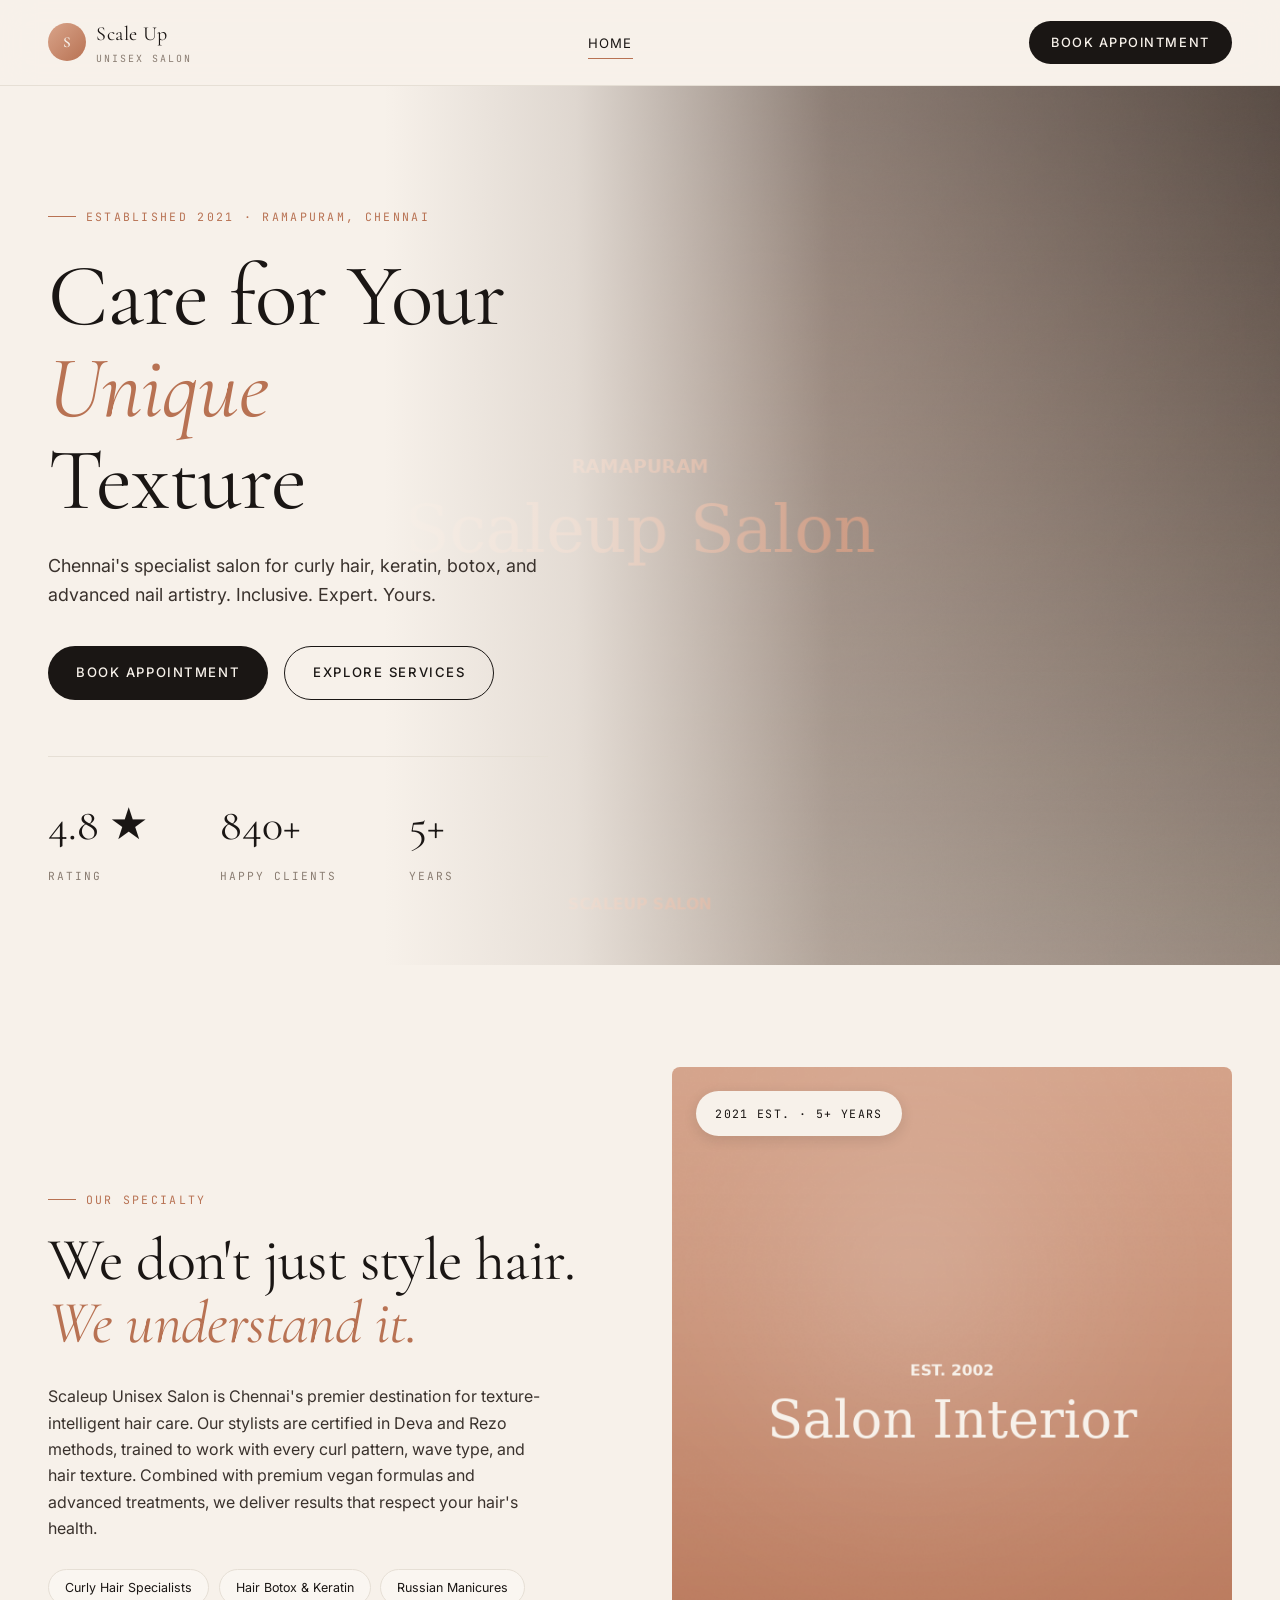
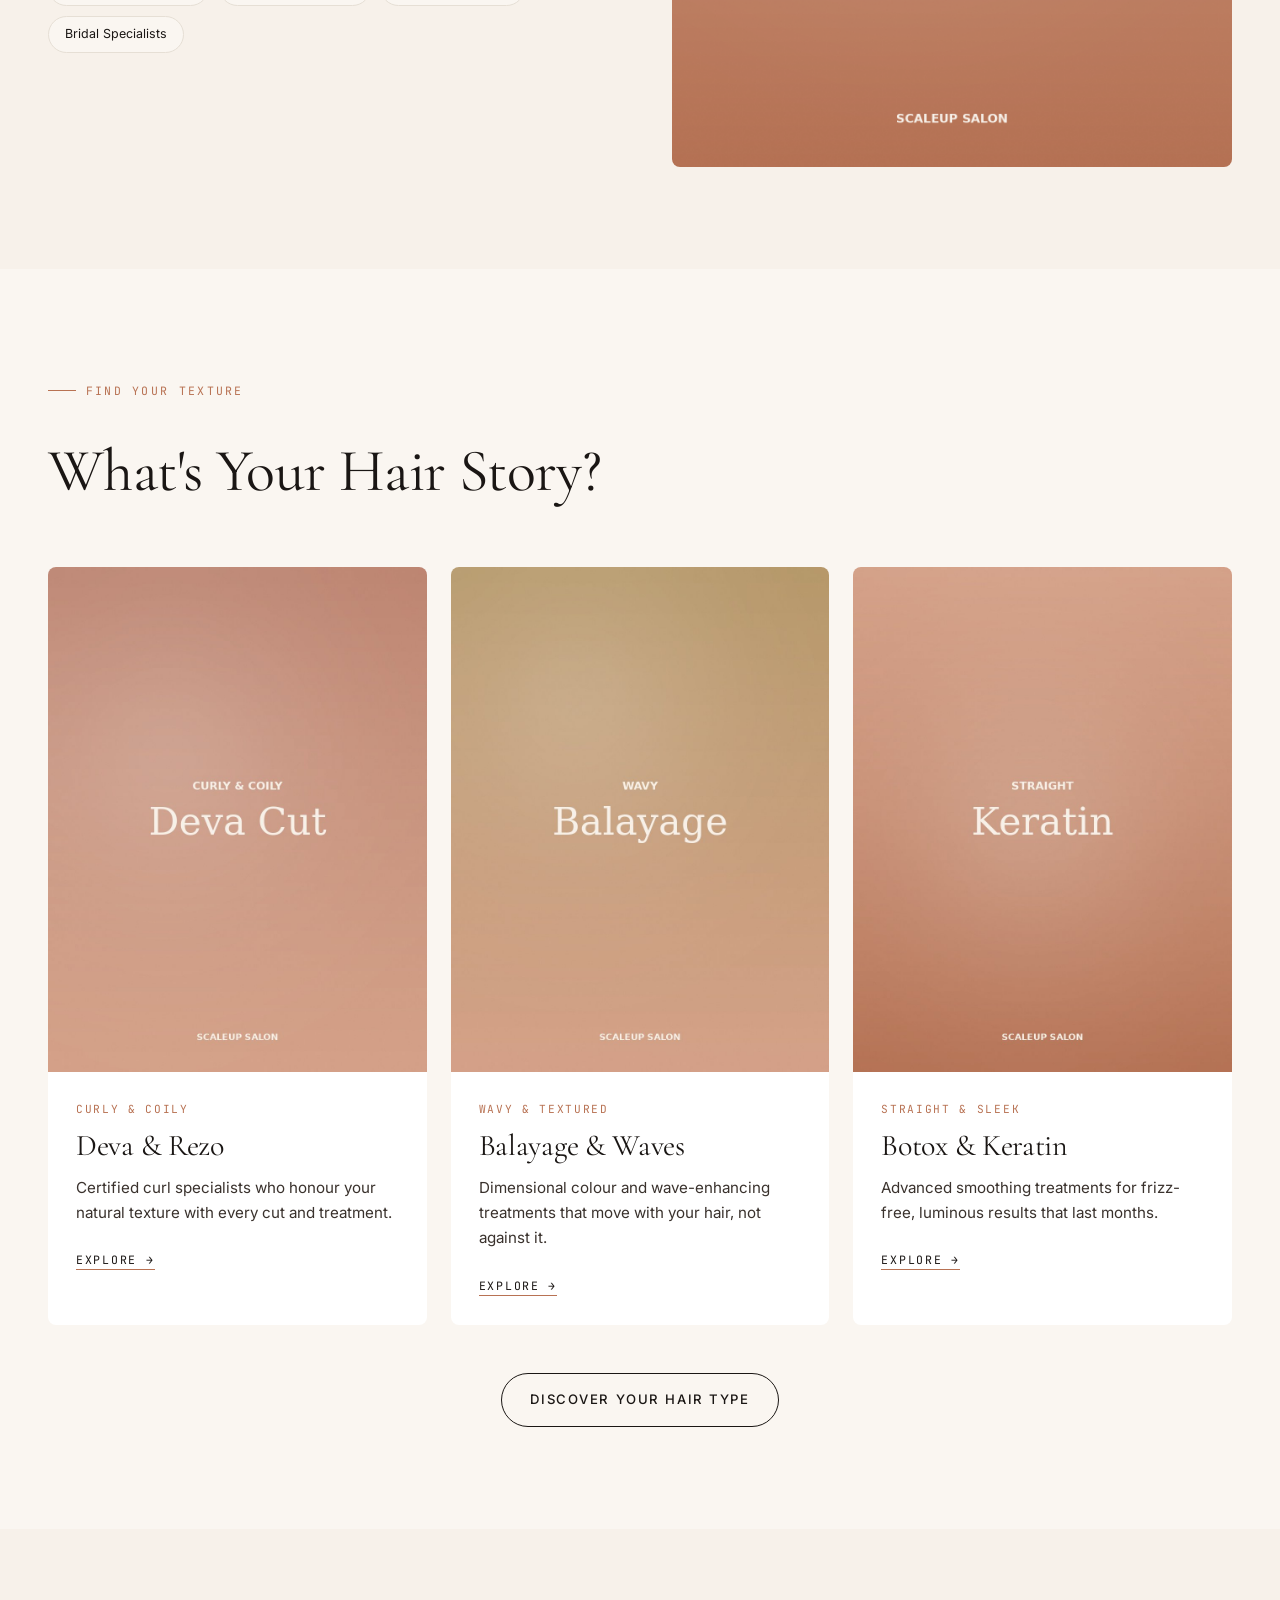
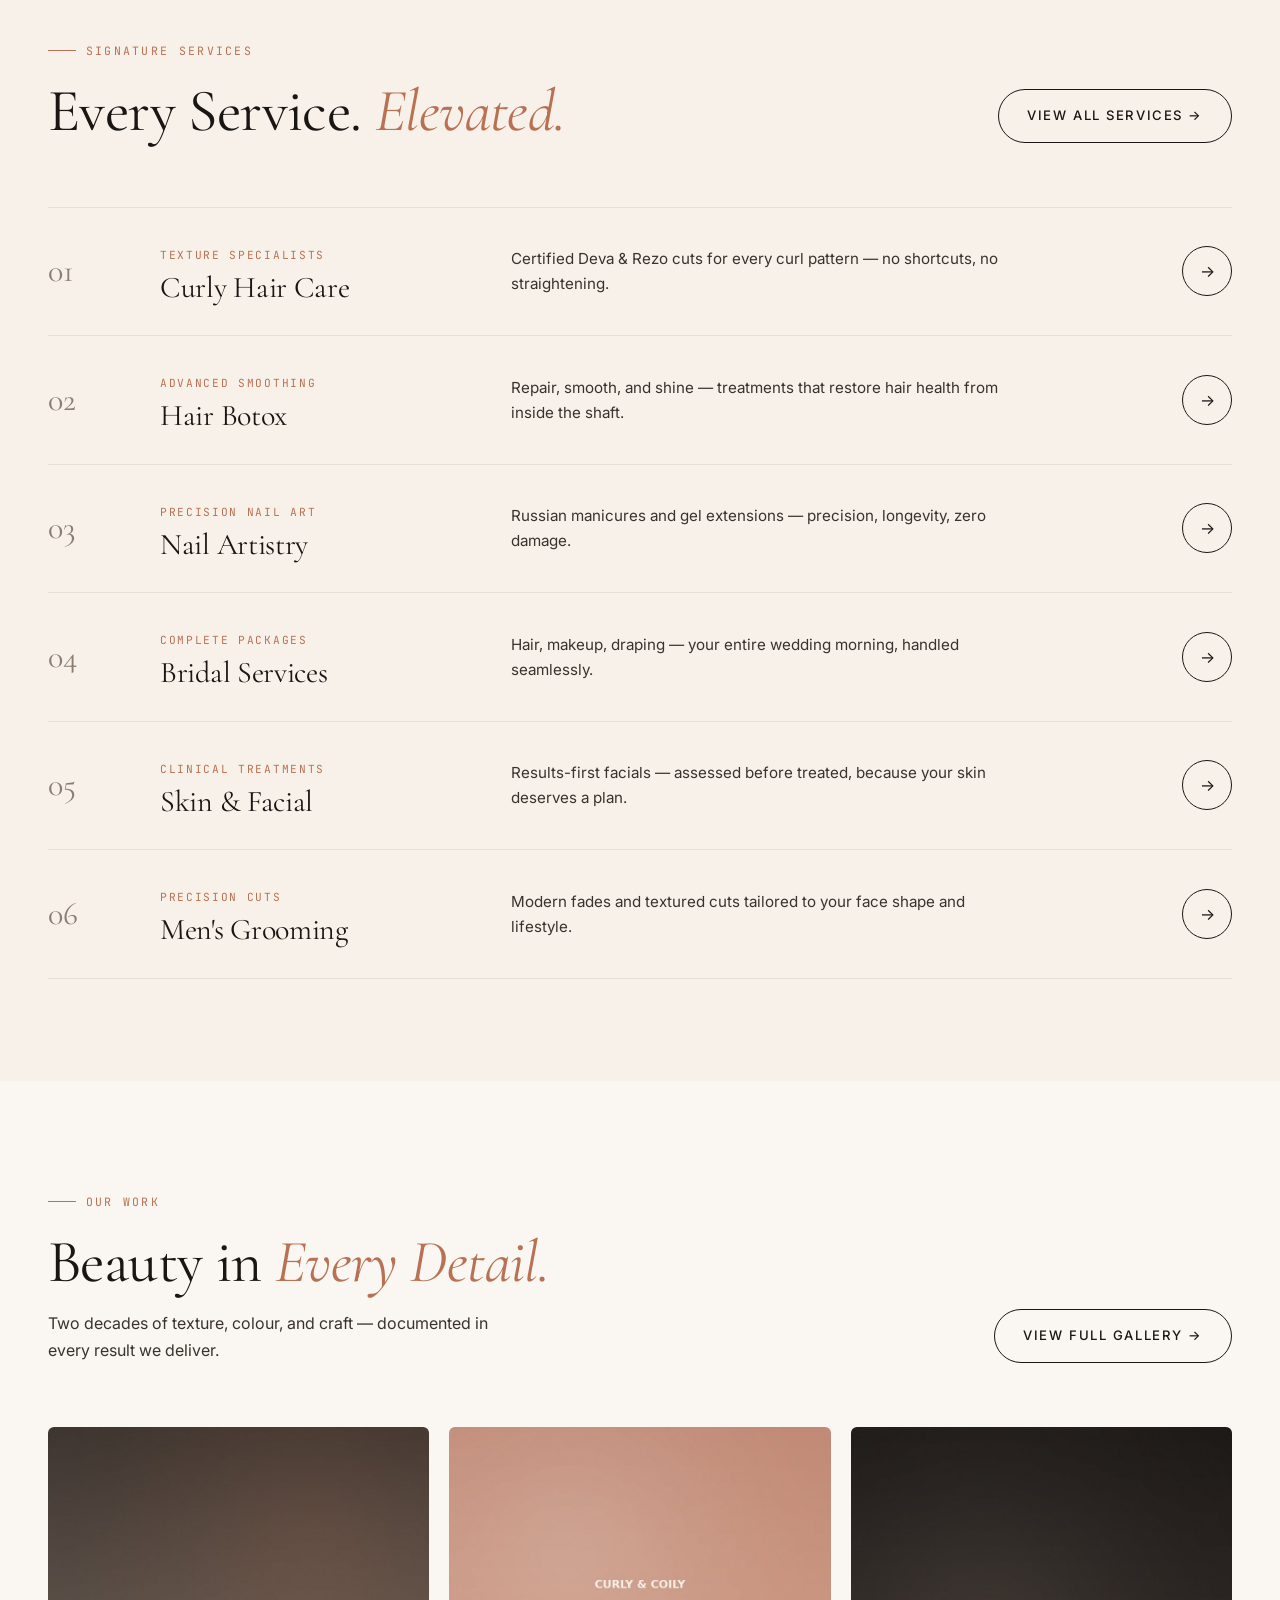
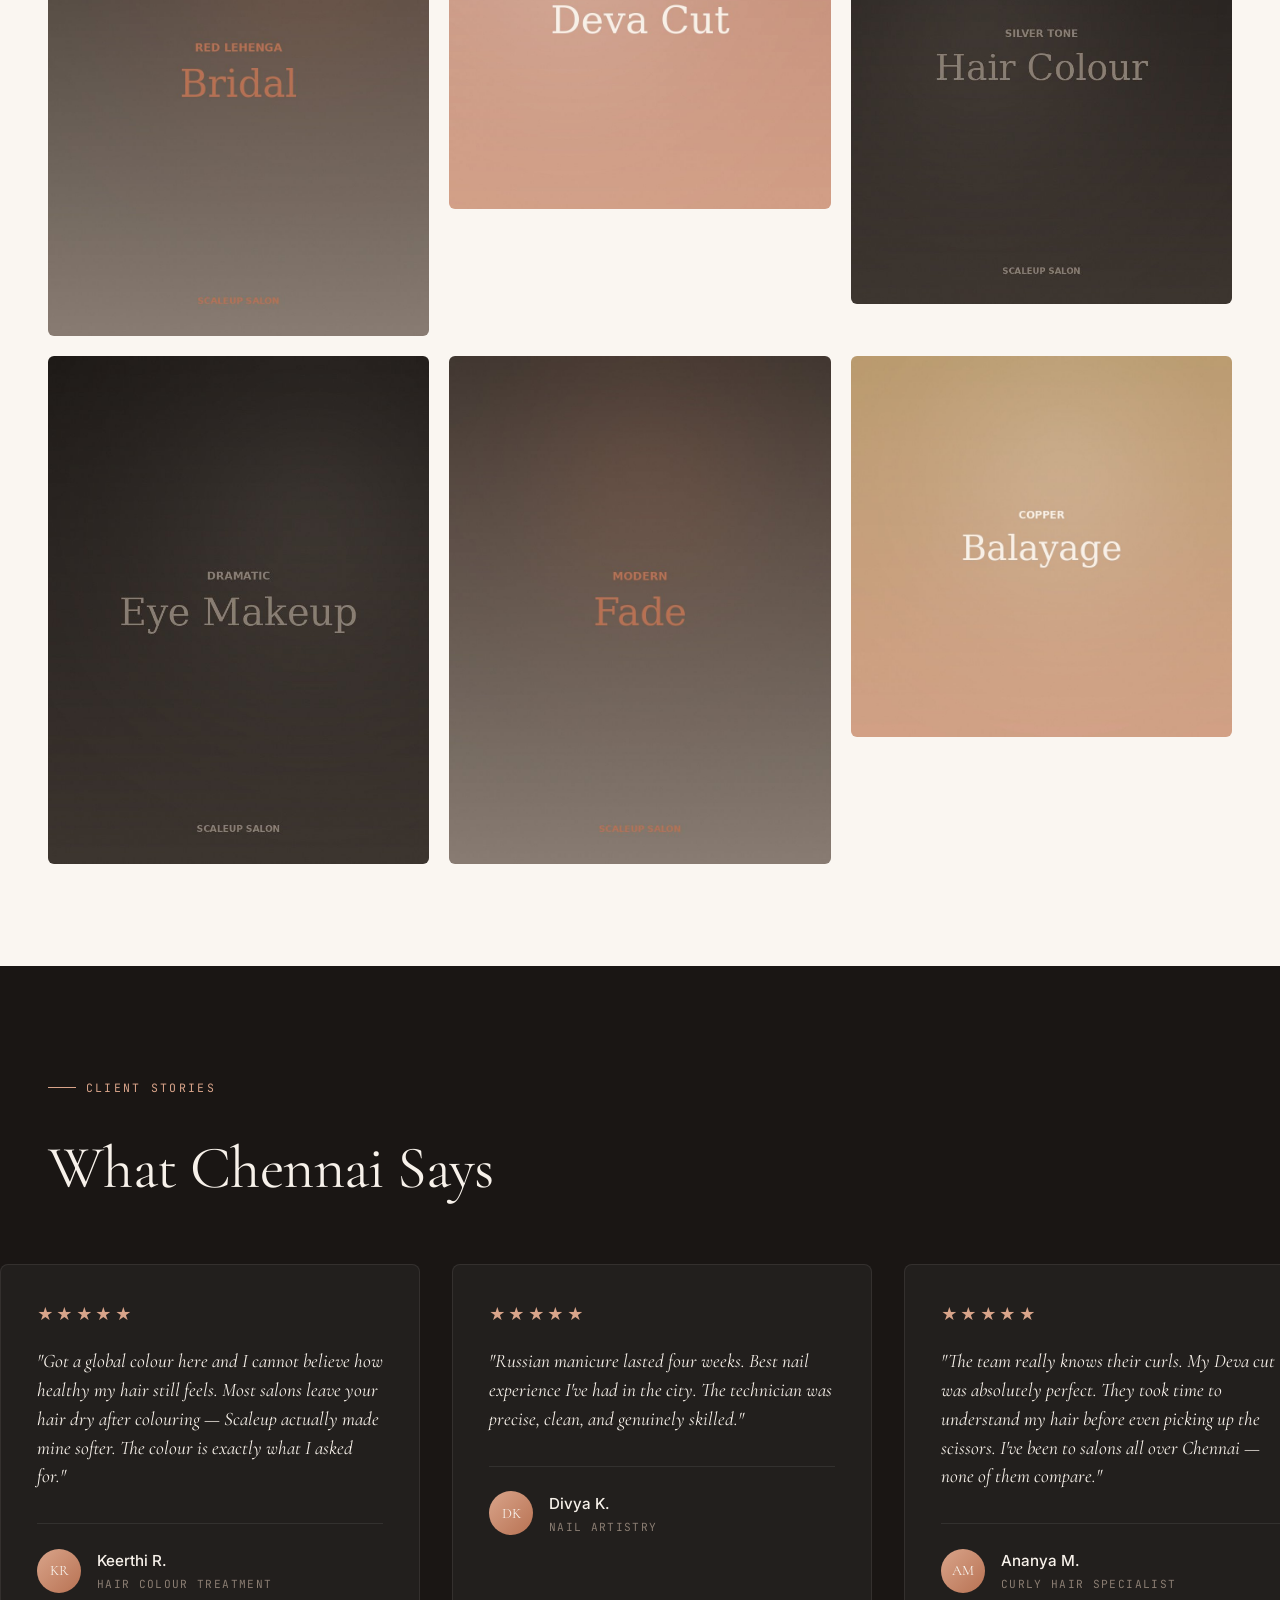
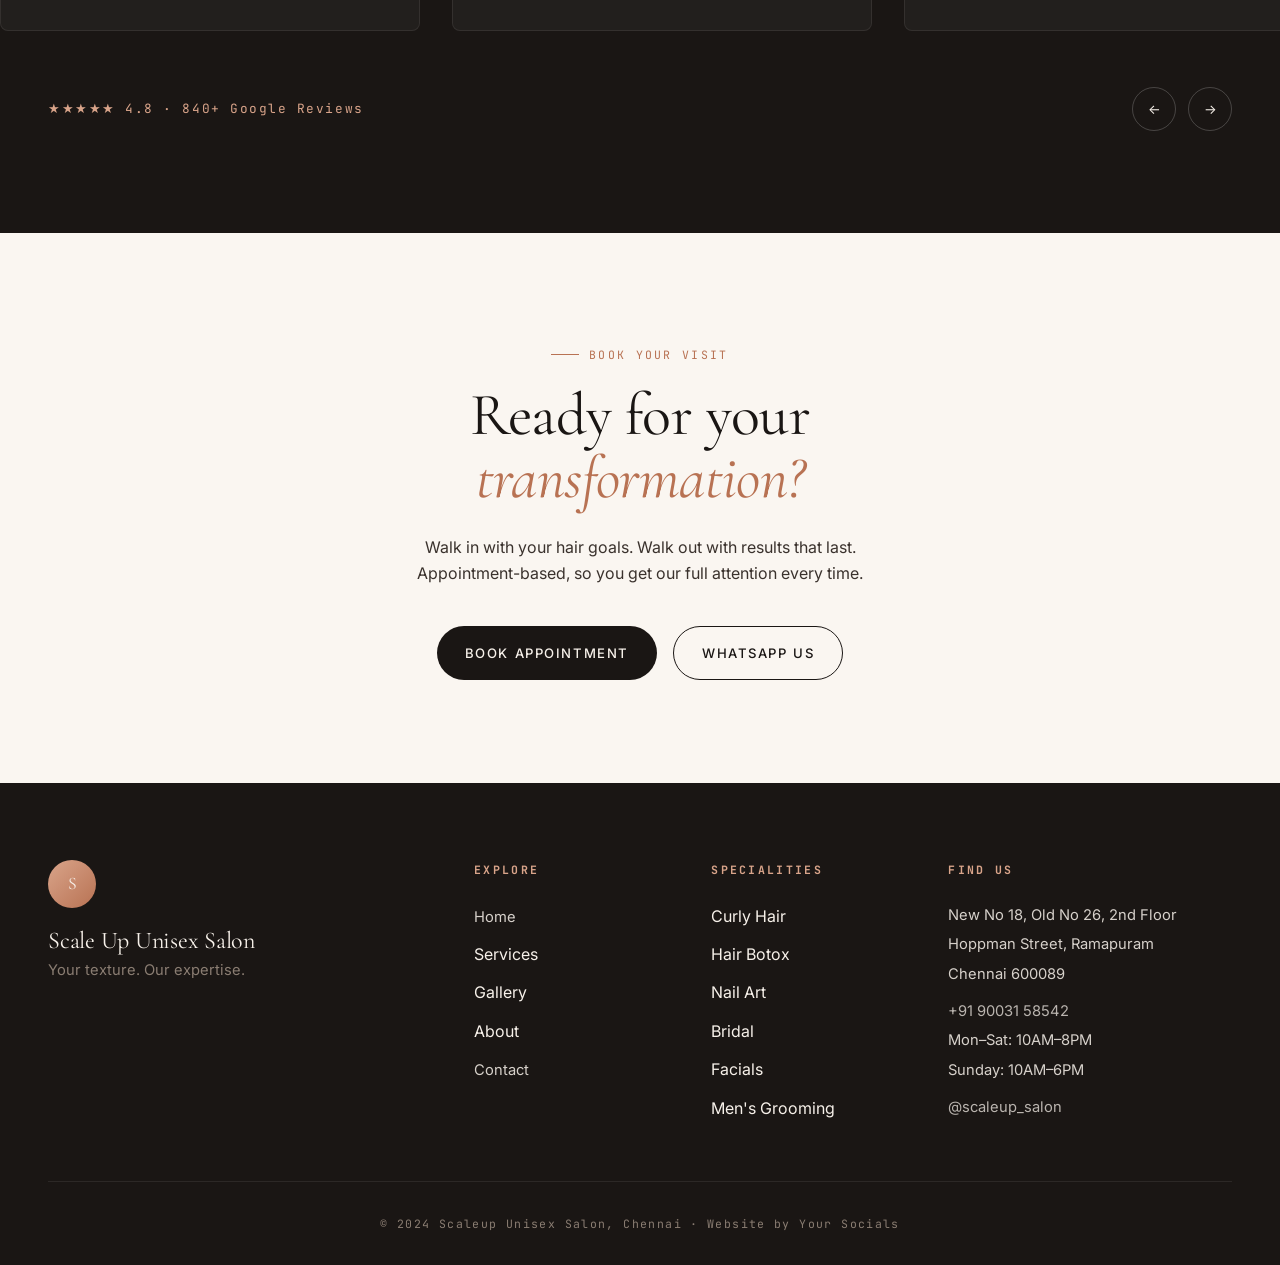
==== commit cac19fee: "Add files via upload" ====
--- a/index.html
+++ b/index.html
@@ -24,10 +24,6 @@
       </a>
       <ul class="nav-links">
         <li><a href="index.html" class="active">Home</a></li>
-        <li><a href="services.html">Services</a></li>
-        <li><a href="gallery.html">Gallery</a></li>
-        <li><a href="about.html">About</a></li>
-        <li><a href="contact.html">Contact</a></li>
       </ul>
       <a href="contact.html" class="btn btn-primary nav-cta">Book Appointment</a>
       <button class="nav-toggle" aria-label="Menu">
@@ -57,7 +53,7 @@
       </p>
       <div class="hero-cta reveal">
         <a href="contact.html" class="btn btn-primary">Book Appointment</a>
-        <a href="services.html" class="btn btn-outline">Explore Services</a>
+        <span class="btn btn-outline disabled-link">Explore Services</span>
       </div>
       <div class="hero-stats reveal">
         <div>
@@ -117,7 +113,7 @@
             <div class="card-tag">Curly & Coily</div>
             <h3>Deva & Rezo</h3>
             <p>Certified curl specialists who honour your natural texture with every cut and treatment.</p>
-            <a href="services.html" class="card-link">Explore →</a>
+            <span class="card-link disabled-link">Explore →</span>
           </div>
         </article>
         <article class="texture-card reveal">
@@ -126,7 +122,7 @@
             <div class="card-tag">Wavy & Textured</div>
             <h3>Balayage & Waves</h3>
             <p>Dimensional colour and wave-enhancing treatments that move with your hair, not against it.</p>
-            <a href="services.html" class="card-link">Explore →</a>
+            <span class="card-link disabled-link">Explore →</span>
           </div>
         </article>
         <article class="texture-card reveal">
@@ -135,12 +131,12 @@
             <div class="card-tag">Straight & Sleek</div>
             <h3>Botox & Keratin</h3>
             <p>Advanced smoothing treatments for frizz-free, luminous results that last months.</p>
-            <a href="services.html" class="card-link">Explore →</a>
+            <span class="card-link disabled-link">Explore →</span>
           </div>
         </article>
       </div>
       <div class="section-foot reveal">
-        <a href="services.html" class="btn btn-outline">Discover Your Hair Type</a>
+        <span class="btn btn-outline disabled-link">Discover Your Hair Type</span>
       </div>
     </div>
   </section>
@@ -153,11 +149,11 @@
           <span class="eyebrow">Signature Services</span>
           <h2 style="margin-top:1.25rem;">Every Service. <em>Elevated.</em></h2>
         </div>
-        <a href="services.html" class="btn btn-outline">View All Services →</a>
+        <span class="btn btn-outline disabled-link">View All Services →</span>
       </div>
 
       <div class="services-list">
-        <a href="services.html" class="service-row reveal">
+        <span class="service-row reveal disabled-link">
           <span class="num">01</span>
           <div>
             <span class="tag">Texture Specialists</span>
@@ -165,8 +161,8 @@
           </div>
           <p class="desc">Certified Deva & Rezo cuts for every curl pattern — no shortcuts, no straightening.</p>
           <span class="arrow">→</span>
-        </a>
-        <a href="services.html" class="service-row reveal">
+        </span>
+        <span class="service-row reveal disabled-link">
           <span class="num">02</span>
           <div>
             <span class="tag">Advanced Smoothing</span>
@@ -174,8 +170,8 @@
           </div>
           <p class="desc">Repair, smooth, and shine — treatments that restore hair health from inside the shaft.</p>
           <span class="arrow">→</span>
-        </a>
-        <a href="services.html" class="service-row reveal">
+        </span>
+        <span class="service-row reveal disabled-link">
           <span class="num">03</span>
           <div>
             <span class="tag">Precision Nail Art</span>
@@ -183,8 +179,8 @@
           </div>
           <p class="desc">Russian manicures and gel extensions — precision, longevity, zero damage.</p>
           <span class="arrow">→</span>
-        </a>
-        <a href="services.html" class="service-row reveal">
+        </span>
+        <span class="service-row reveal disabled-link">
           <span class="num">04</span>
           <div>
             <span class="tag">Complete Packages</span>
@@ -192,8 +188,8 @@
           </div>
           <p class="desc">Hair, makeup, draping — your entire wedding morning, handled seamlessly.</p>
           <span class="arrow">→</span>
-        </a>
-        <a href="services.html" class="service-row reveal">
+        </span>
+        <span class="service-row reveal disabled-link">
           <span class="num">05</span>
           <div>
             <span class="tag">Clinical Treatments</span>
@@ -201,8 +197,8 @@
           </div>
           <p class="desc">Results-first facials — assessed before treated, because your skin deserves a plan.</p>
           <span class="arrow">→</span>
-        </a>
-        <a href="services.html" class="service-row reveal">
+        </span>
+        <span class="service-row reveal disabled-link">
           <span class="num">06</span>
           <div>
             <span class="tag">Precision Cuts</span>
@@ -210,7 +206,7 @@
           </div>
           <p class="desc">Modern fades and textured cuts tailored to your face shape and lifestyle.</p>
           <span class="arrow">→</span>
-        </a>
+        </span>
       </div>
     </div>
   </section>
@@ -224,7 +220,7 @@
           <h2 style="margin-top:1.25rem;">Beauty in <em>Every Detail.</em></h2>
           <p style="max-width:46ch;margin-top:1rem;color:var(--ink-soft);">Two decades of texture, colour, and craft — documented in every result we deliver.</p>
         </div>
-        <a href="gallery.html" class="btn btn-outline">View Full Gallery →</a>
+        <span class="btn btn-outline disabled-link">View Full Gallery →</span>
       </div>
 
       <div class="gallery-grid">
@@ -358,21 +354,21 @@
           <h5>Explore</h5>
           <ul>
             <li><a href="index.html">Home</a></li>
-            <li><a href="services.html">Services</a></li>
-            <li><a href="gallery.html">Gallery</a></li>
-            <li><a href="about.html">About</a></li>
+            <li><span class="disabled-link">Services</span></li>
+            <li><span class="disabled-link">Gallery</span></li>
+            <li><span class="disabled-link">About</span></li>
             <li><a href="contact.html">Contact</a></li>
           </ul>
         </div>
         <div class="footer-col">
           <h5>Specialities</h5>
           <ul>
-            <li><a href="services.html">Curly Hair</a></li>
-            <li><a href="services.html">Hair Botox</a></li>
-            <li><a href="services.html">Nail Art</a></li>
-            <li><a href="services.html">Bridal</a></li>
-            <li><a href="services.html">Facials</a></li>
-            <li><a href="services.html">Men's Grooming</a></li>
+            <li><span class="disabled-link">Curly Hair</span></li>
+            <li><span class="disabled-link">Hair Botox</span></li>
+            <li><span class="disabled-link">Nail Art</span></li>
+            <li><span class="disabled-link">Bridal</span></li>
+            <li><span class="disabled-link">Facials</span></li>
+            <li><span class="disabled-link">Men's Grooming</span></li>
           </ul>
         </div>
         <div class="footer-col">
--- a/css/styles.css
+++ b/css/styles.css
@@ -365,7 +365,7 @@
 }
 .about-preview .image-badge {
   position: absolute;
-  bottom: 1.5rem;
+  top: 1.5rem;
   left: 1.5rem;
   background: var(--cream);
   padding: .8rem 1.2rem;
@@ -374,6 +374,7 @@
   font-size: .72rem;
   letter-spacing: .12em;
   text-transform: uppercase;
+  box-shadow: 0 4px 14px rgba(26, 22, 20, 0.12);
 }
 @media (max-width: 860px) {
   .about-preview { grid-template-columns: 1fr; }
@@ -982,3 +983,9 @@
   opacity: 1;
   transform: translateY(0);
 }
+
+/* ---------- Disabled links (client preview mode: homepage only) ---------- */
+.disabled-link {
+  cursor: default;
+  pointer-events: none;
+}
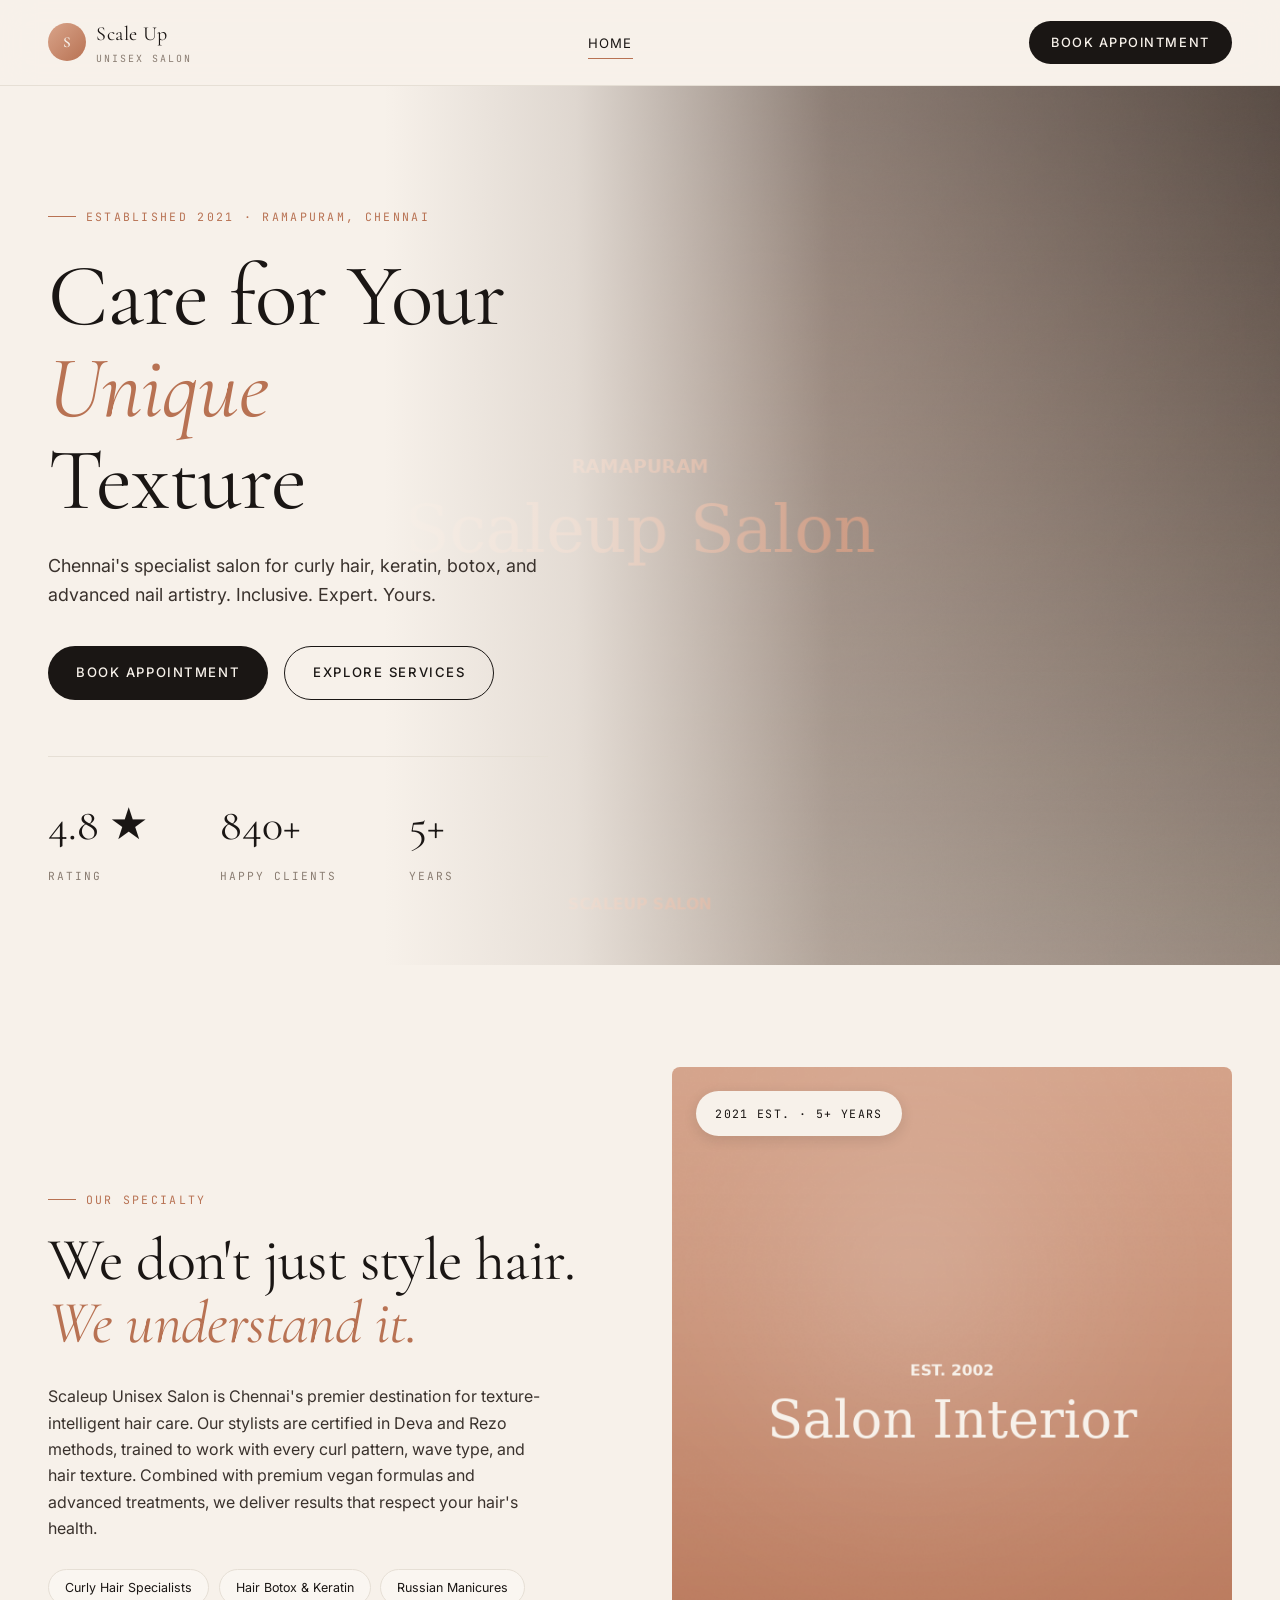
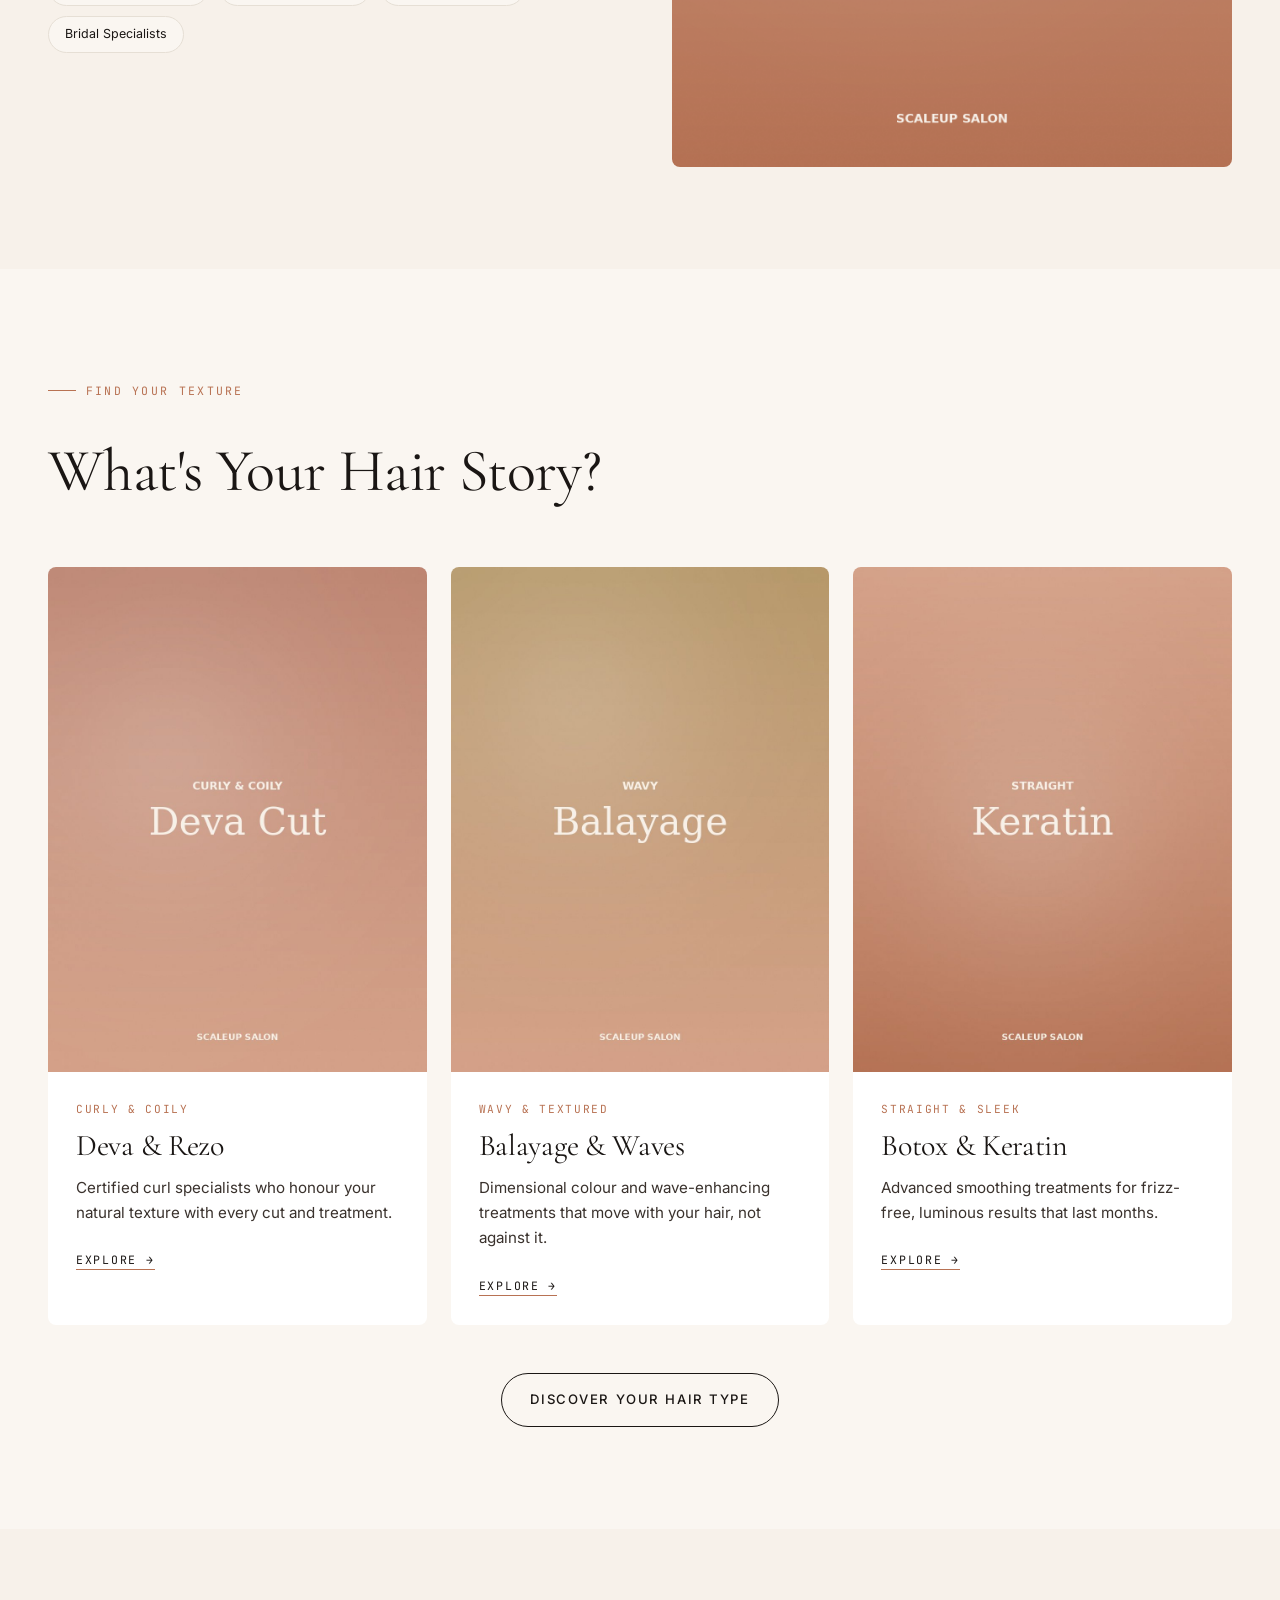
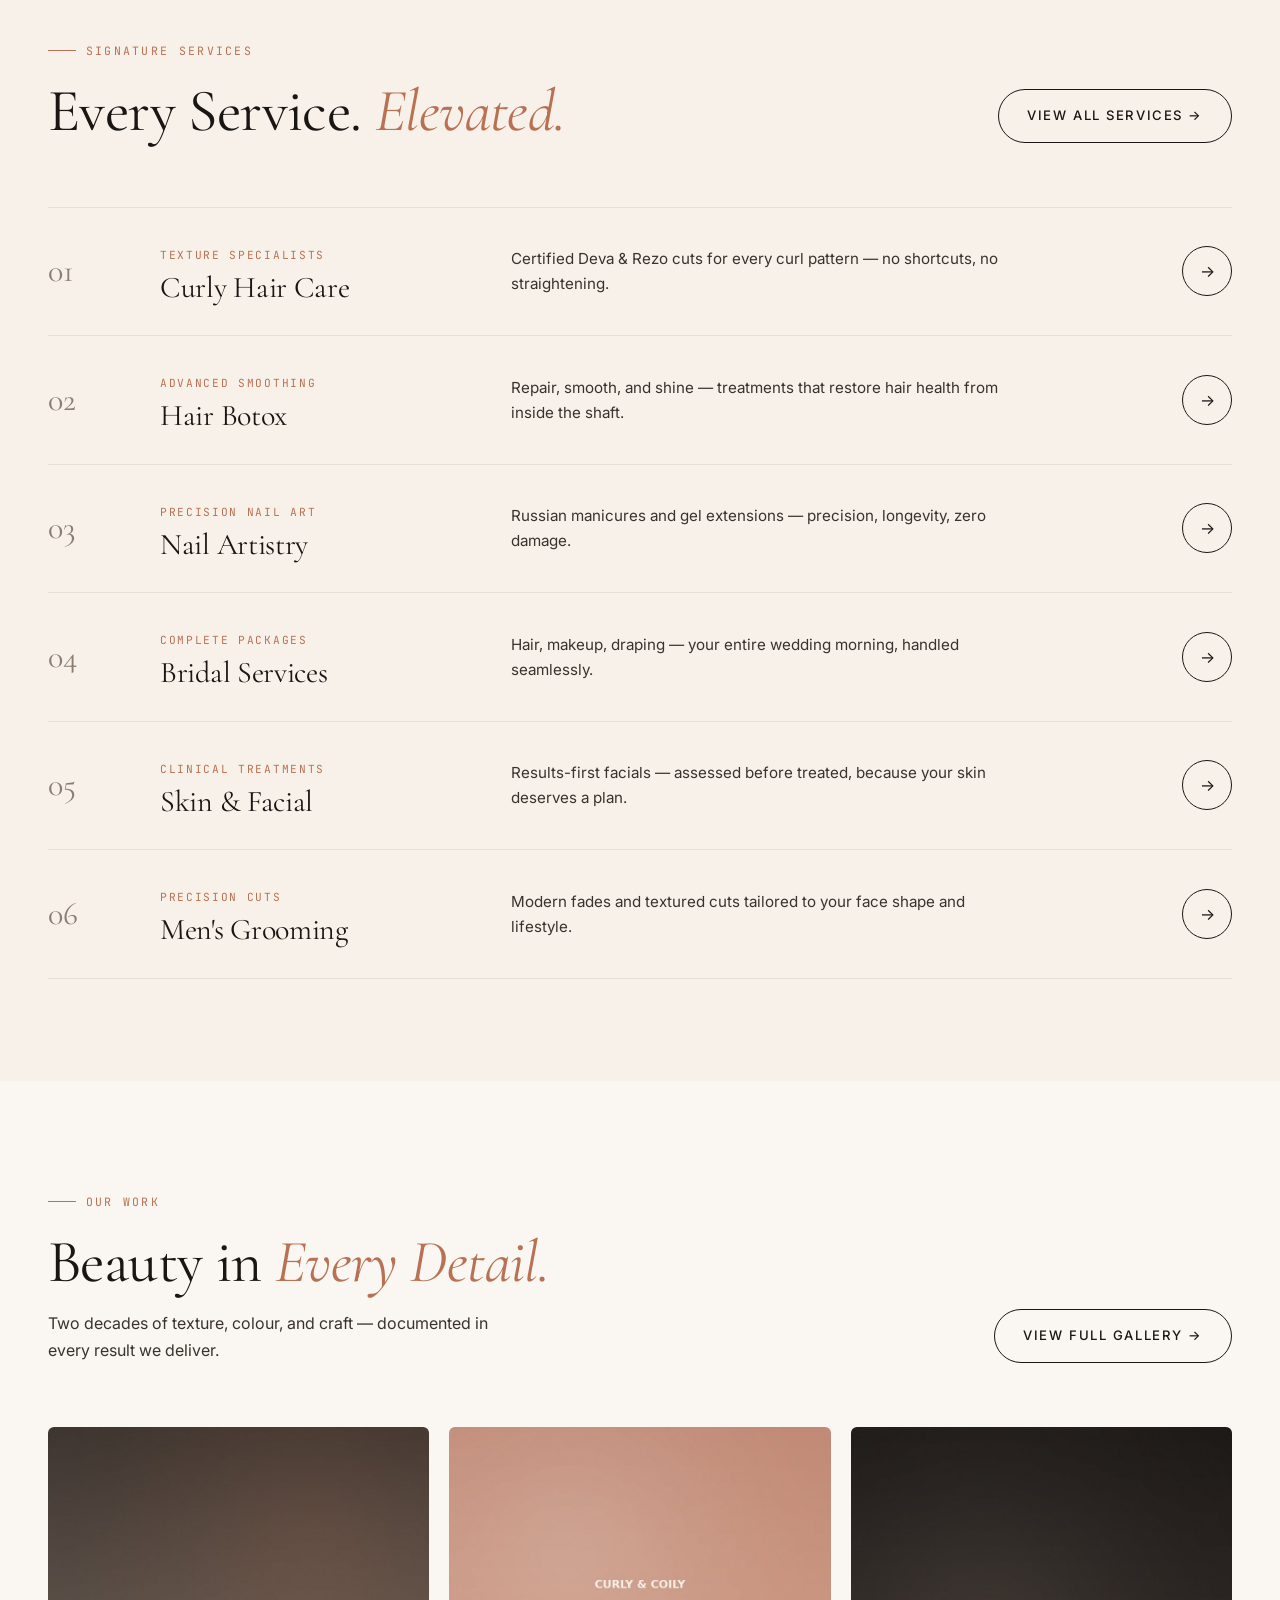
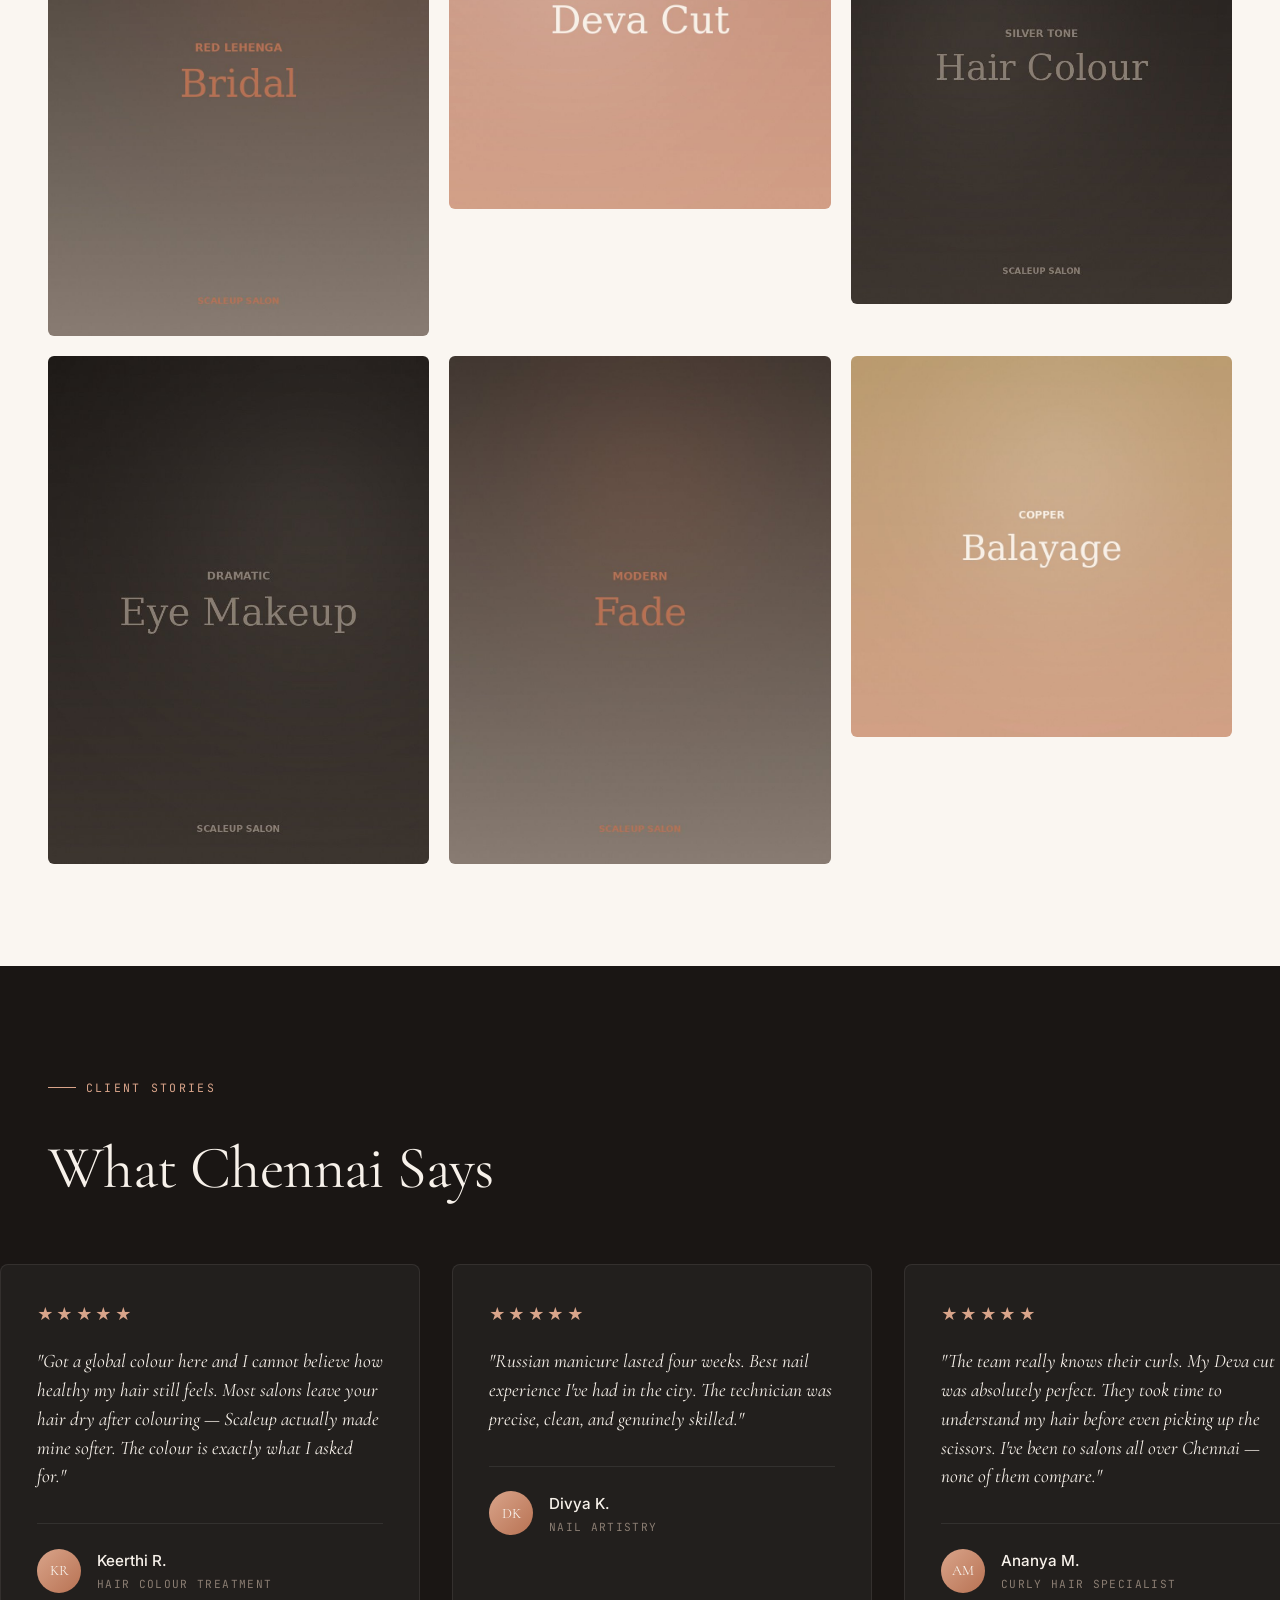
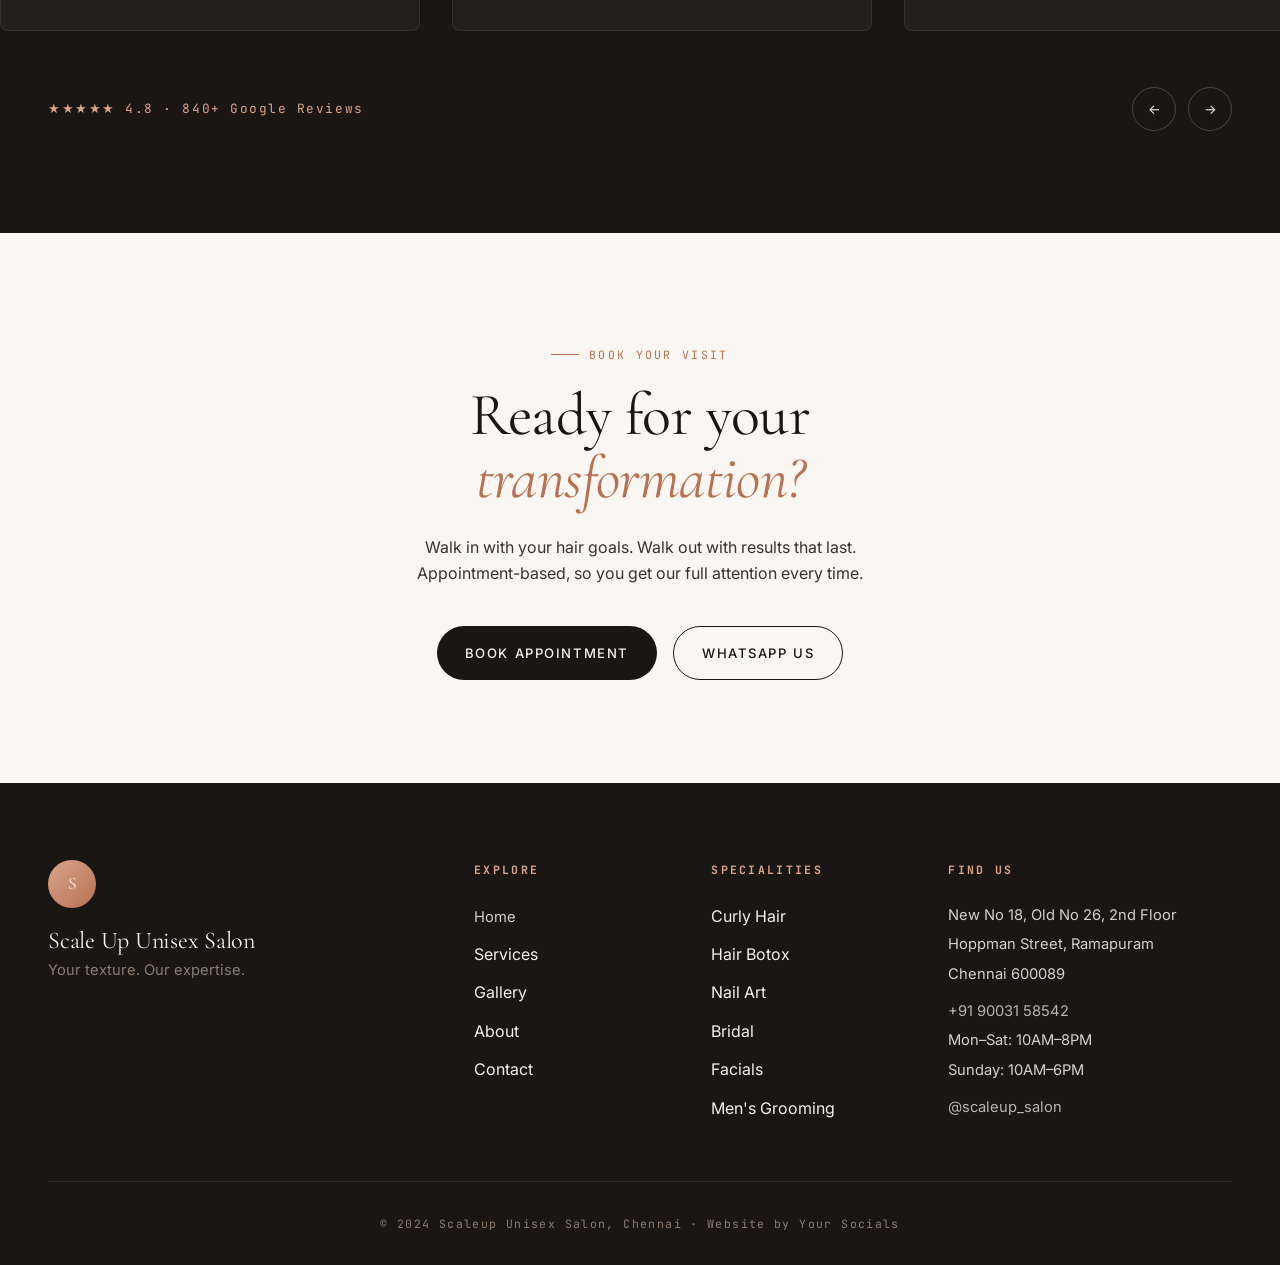
==== commit c7ba385a: "Add files via upload" ====
--- a/index.html
+++ b/index.html
@@ -25,7 +25,7 @@
       <ul class="nav-links">
         <li><a href="index.html" class="active">Home</a></li>
       </ul>
-      <a href="contact.html" class="btn btn-primary nav-cta">Book Appointment</a>
+      <span class="btn btn-primary nav-cta disabled-link">Book Appointment</span>
       <button class="nav-toggle" aria-label="Menu">
         <span></span><span></span><span></span>
       </button>
@@ -52,7 +52,7 @@
         nail artistry. Inclusive. Expert. Yours.
       </p>
       <div class="hero-cta reveal">
-        <a href="contact.html" class="btn btn-primary">Book Appointment</a>
+        <span class="btn btn-primary disabled-link">Book Appointment</span>
         <span class="btn btn-outline disabled-link">Explore Services</span>
       </div>
       <div class="hero-stats reveal">
@@ -335,7 +335,7 @@
       <h2>Ready for your <em>transformation?</em></h2>
       <p>Walk in with your hair goals. Walk out with results that last. Appointment-based, so you get our full attention every time.</p>
       <div class="btns">
-        <a href="contact.html" class="btn btn-primary">Book Appointment</a>
+        <span class="btn btn-primary disabled-link">Book Appointment</span>
         <a href="https://wa.me/919003158542" class="btn btn-outline">WhatsApp Us</a>
       </div>
     </div>
@@ -357,7 +357,7 @@
             <li><span class="disabled-link">Services</span></li>
             <li><span class="disabled-link">Gallery</span></li>
             <li><span class="disabled-link">About</span></li>
-            <li><a href="contact.html">Contact</a></li>
+            <li><span class="disabled-link">Contact</span></li>
           </ul>
         </div>
         <div class="footer-col">
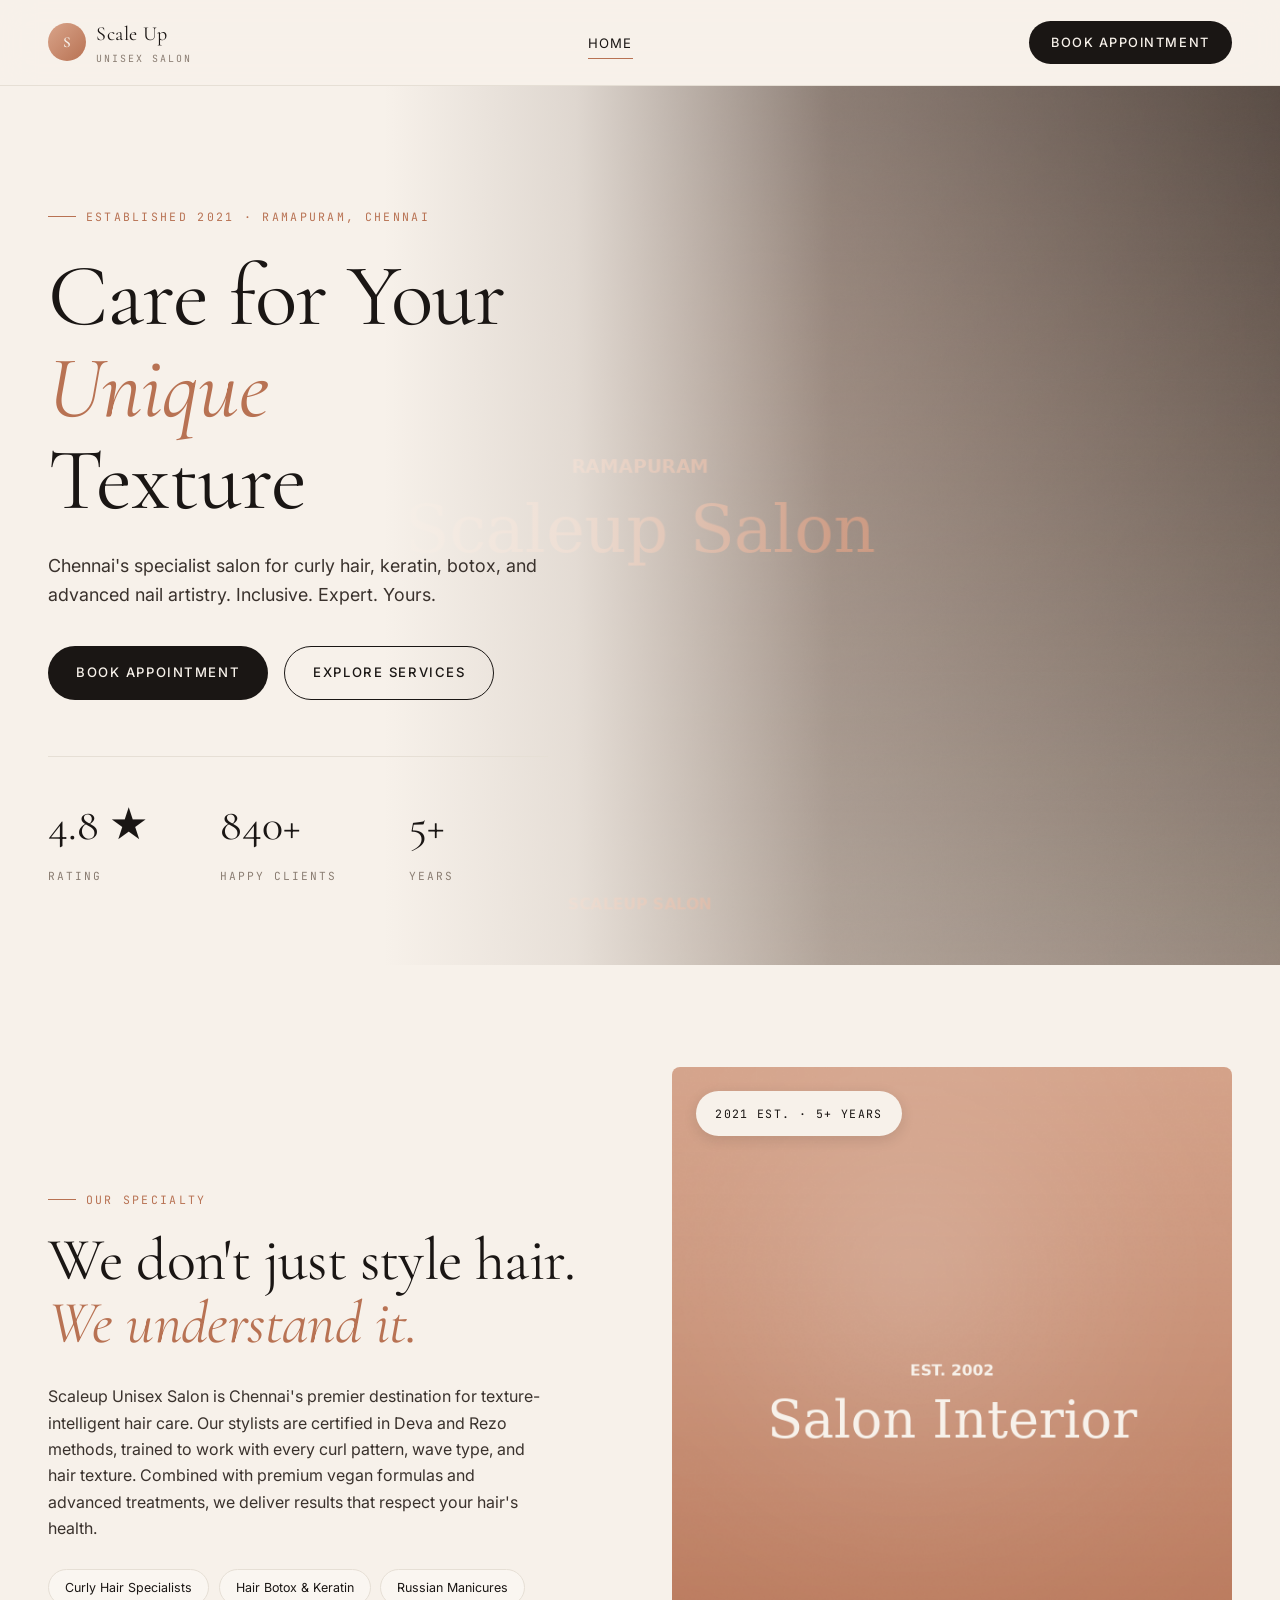
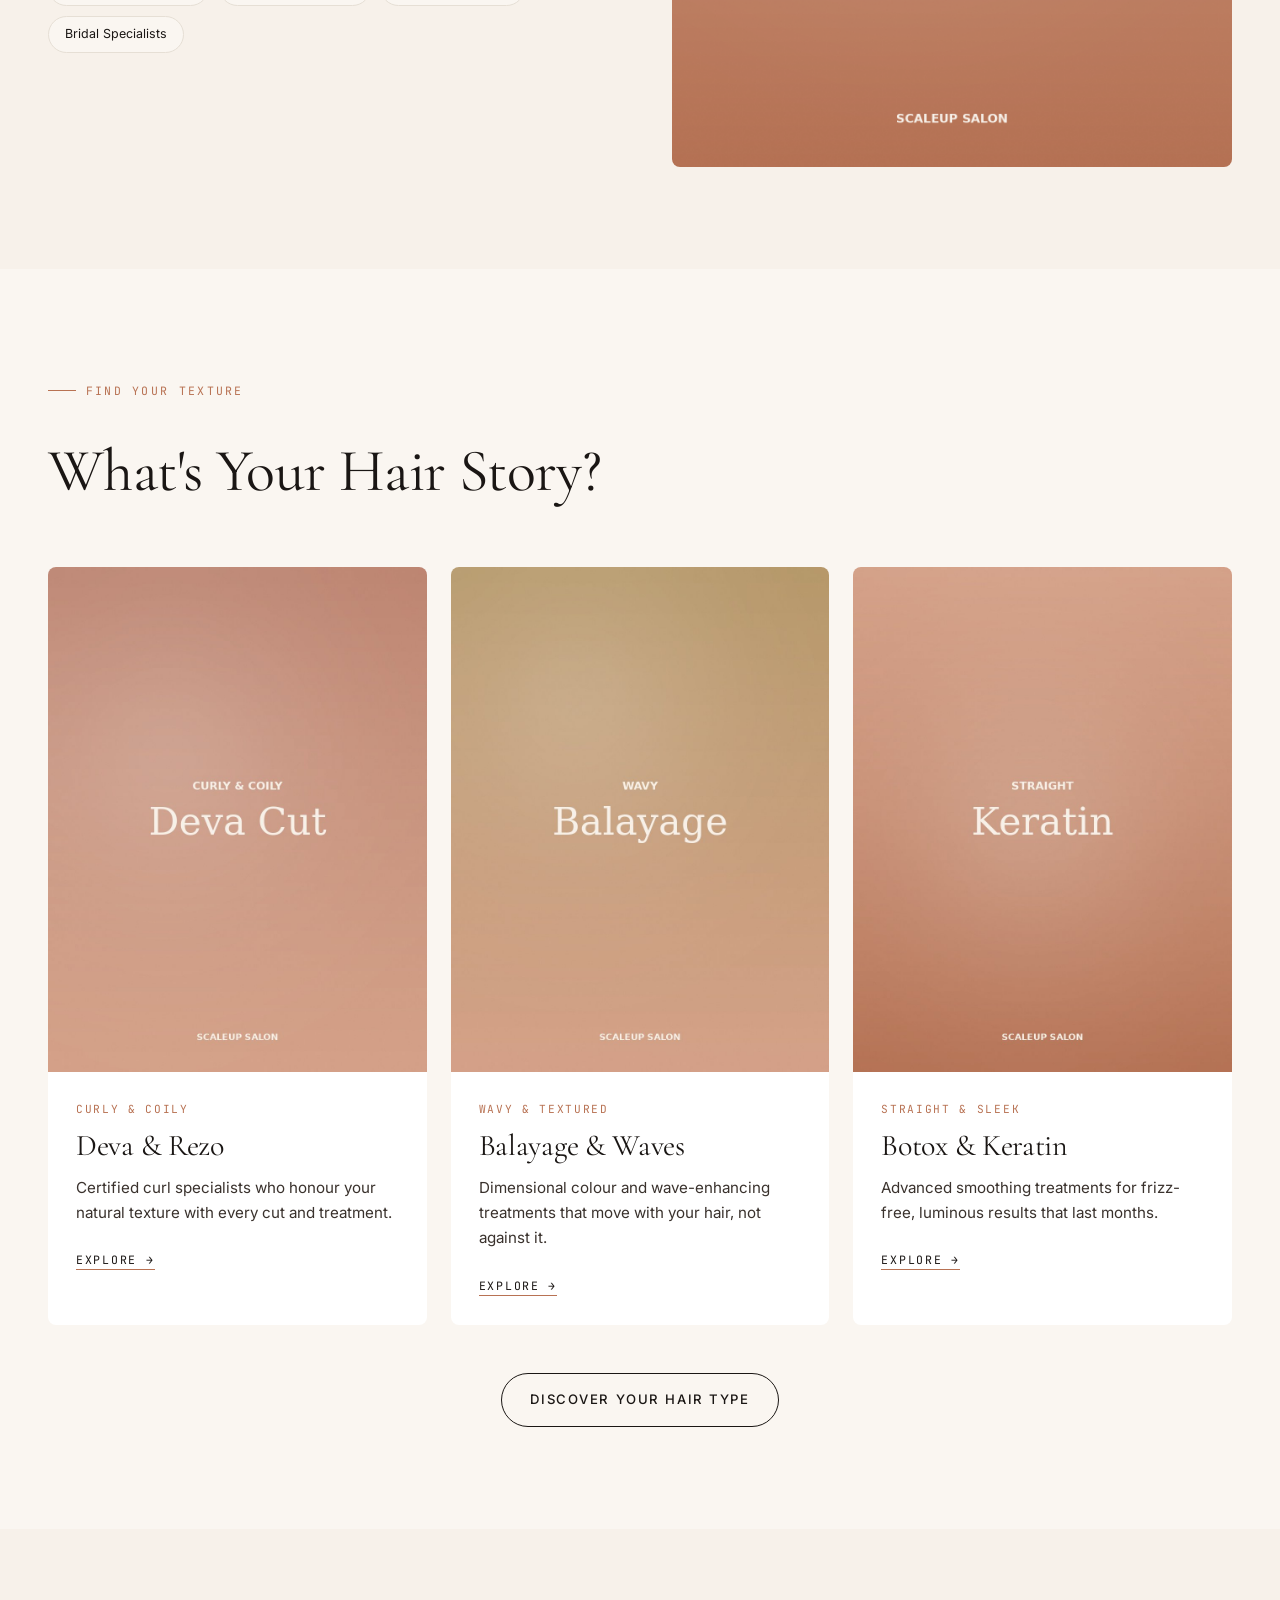
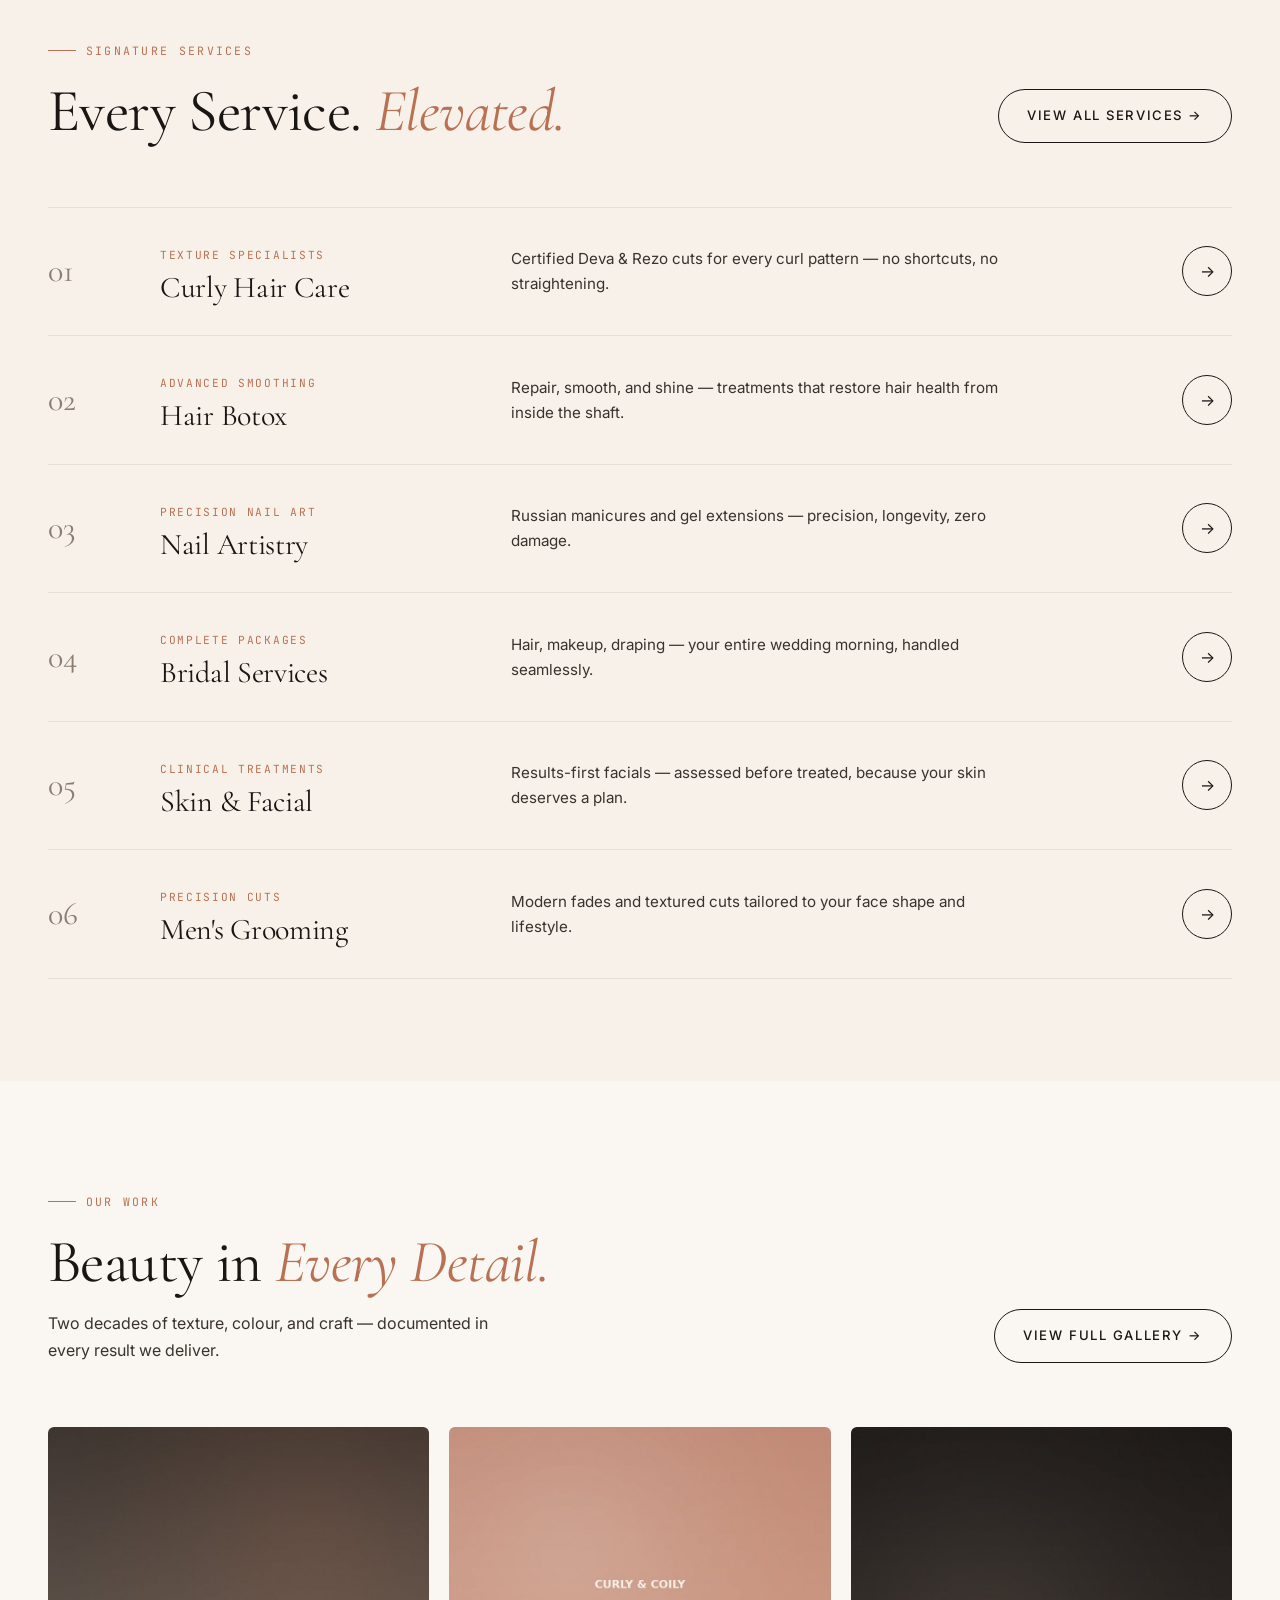
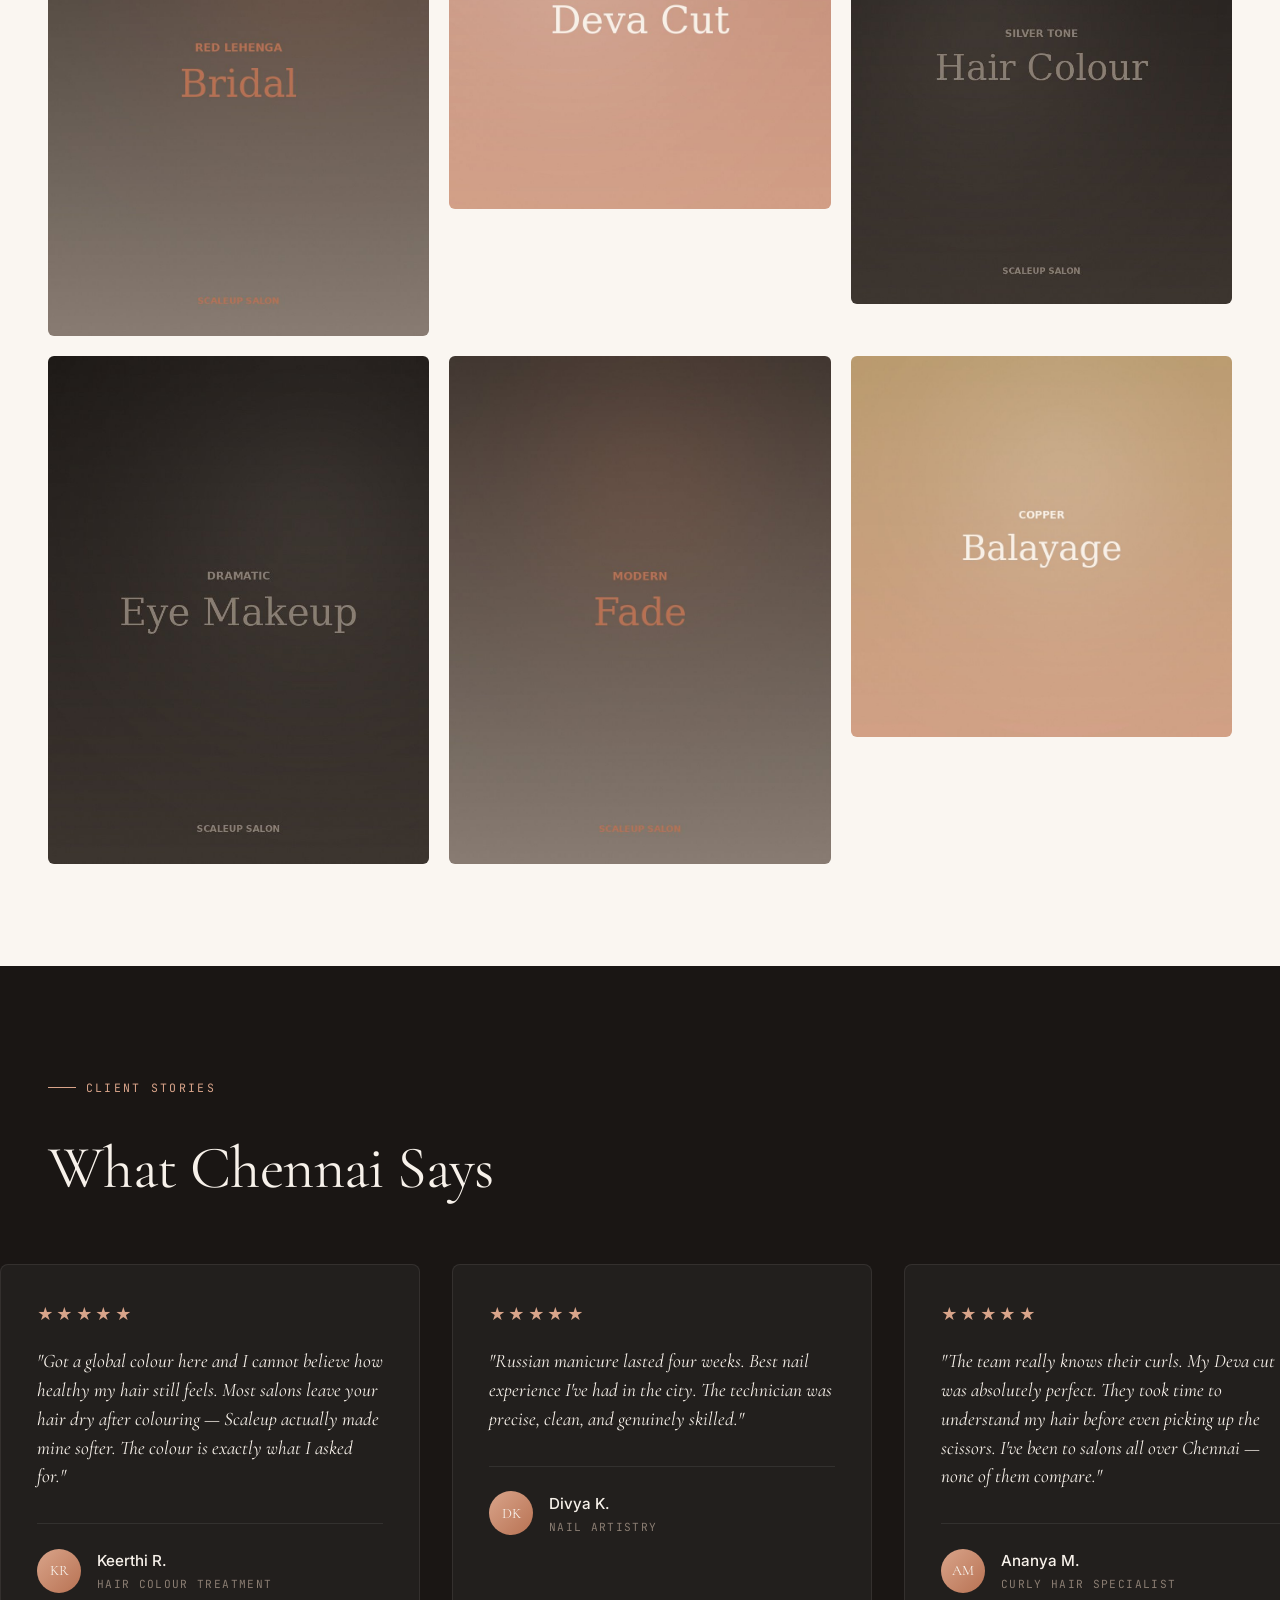
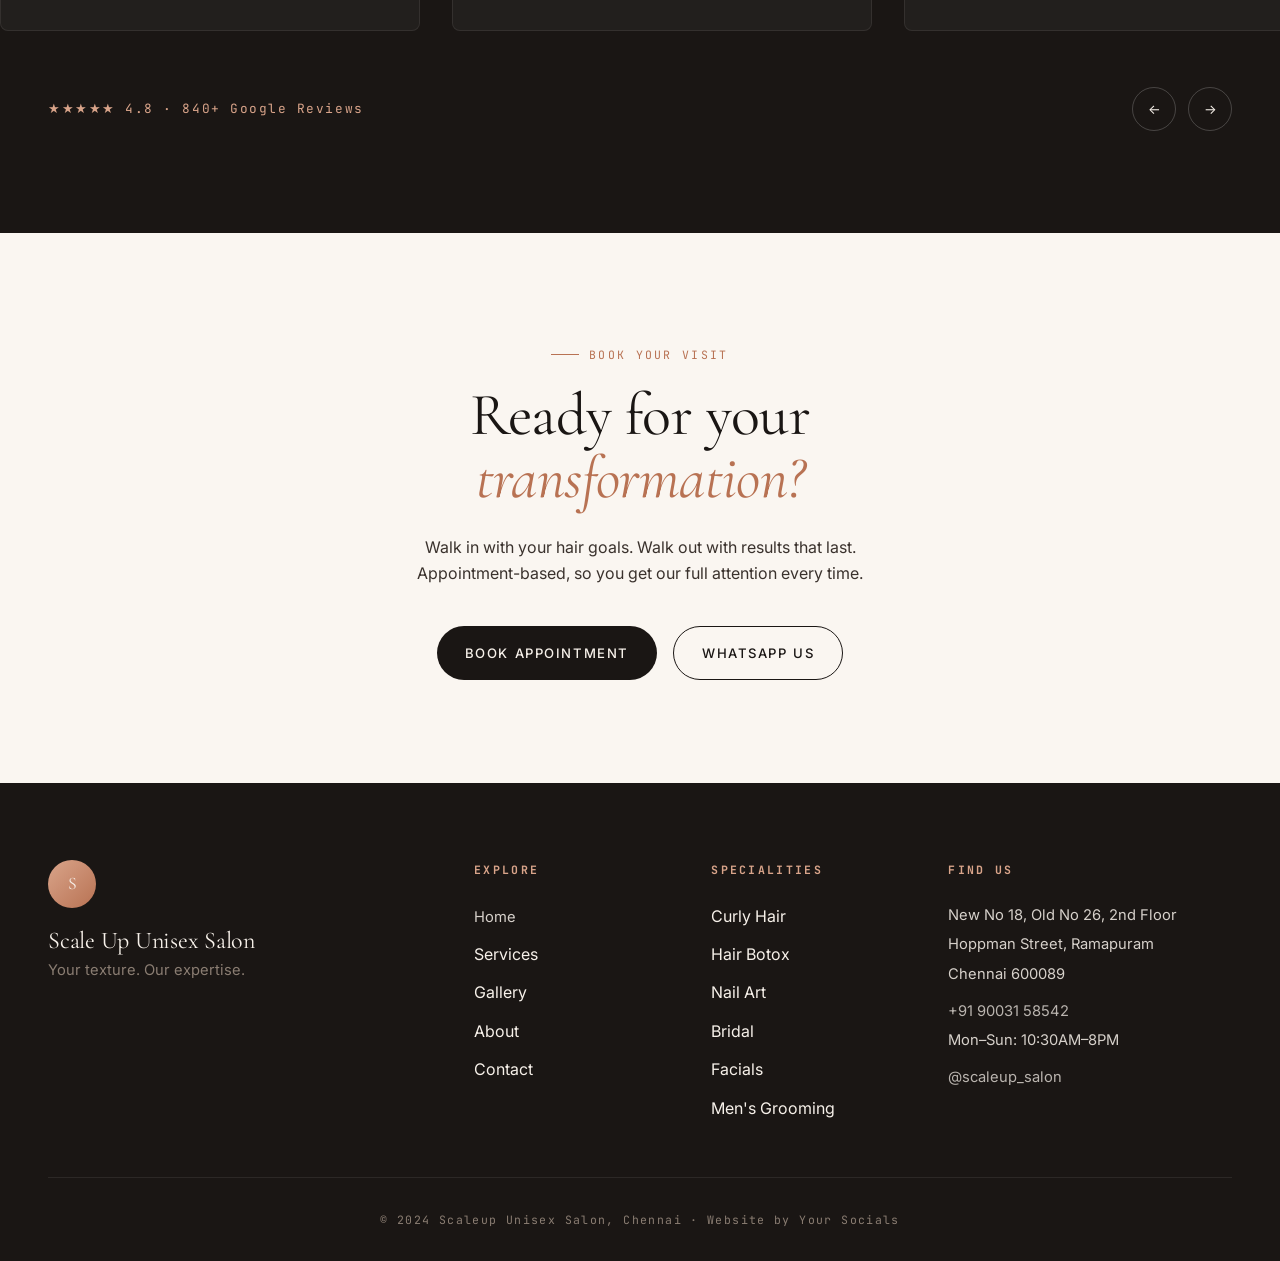
==== commit e85f0d44: "time changes" ====
--- a/index.html
+++ b/index.html
@@ -377,8 +377,7 @@
           <p>Hoppman Street, Ramapuram</p>
           <p>Chennai 600089</p>
           <p style="margin-top:.75rem;"><a href="tel:+919003158542">+91 90031 58542</a></p>
-          <p>Mon–Sat: 10AM–8PM</p>
-          <p>Sunday: 10AM–6PM</p>
+          <p>Mon–Sun: 10:30AM–8PM</p>
           <p style="margin-top:.75rem;"><a href="https://instagram.com/scaleup_salon">@scaleup_salon</a></p>
         </div>
       </div>
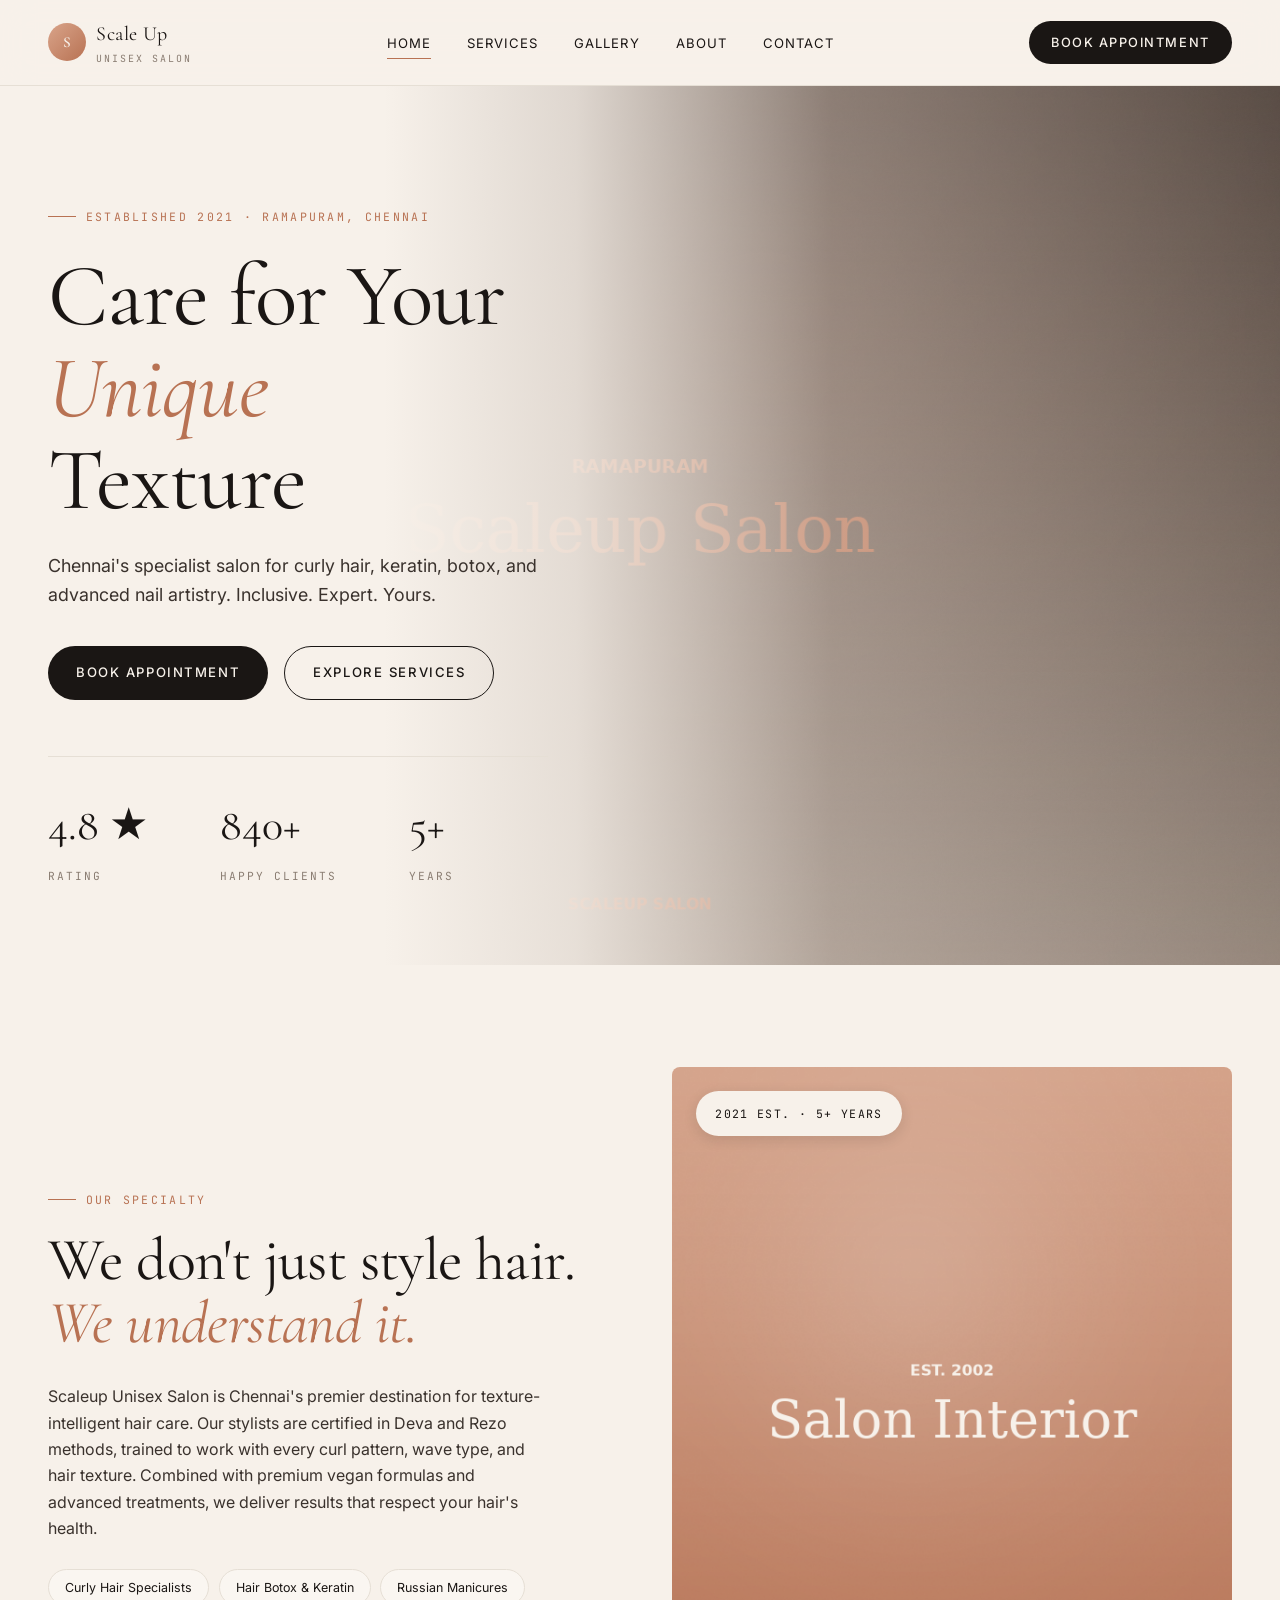
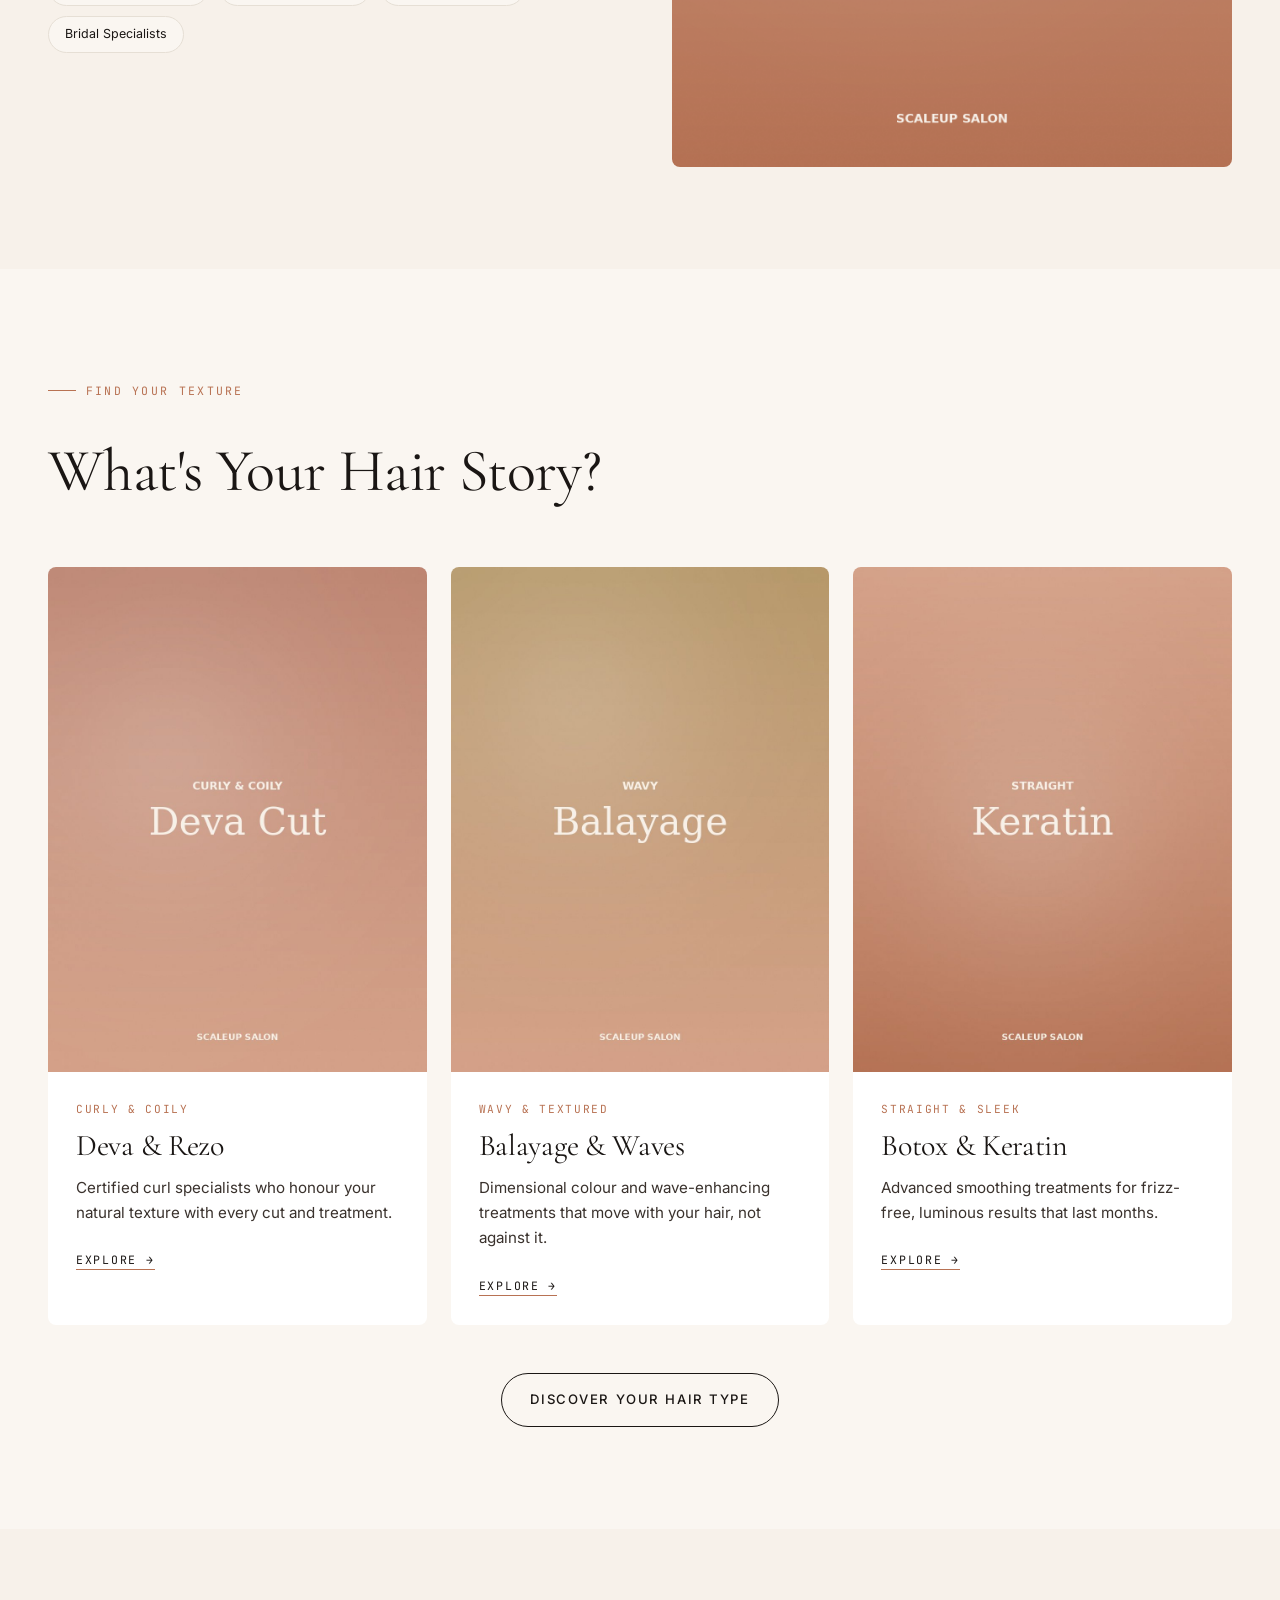
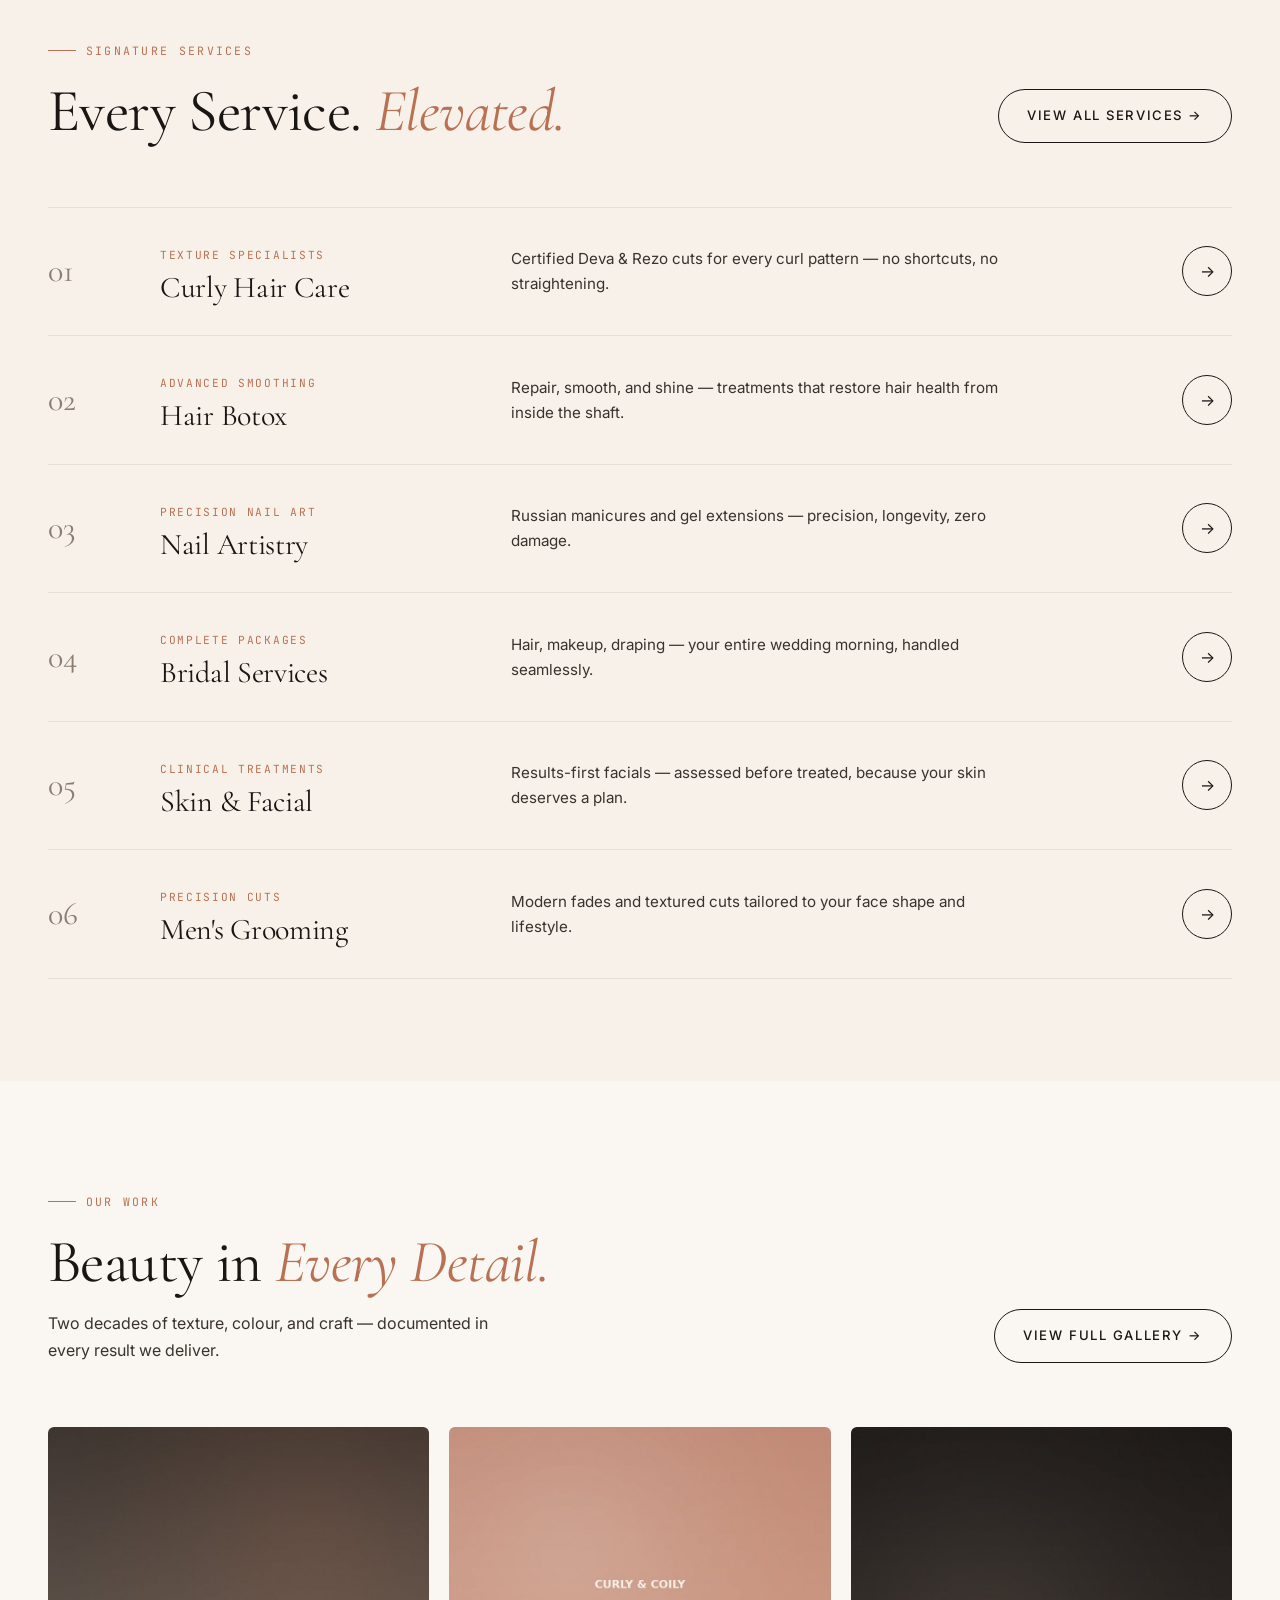
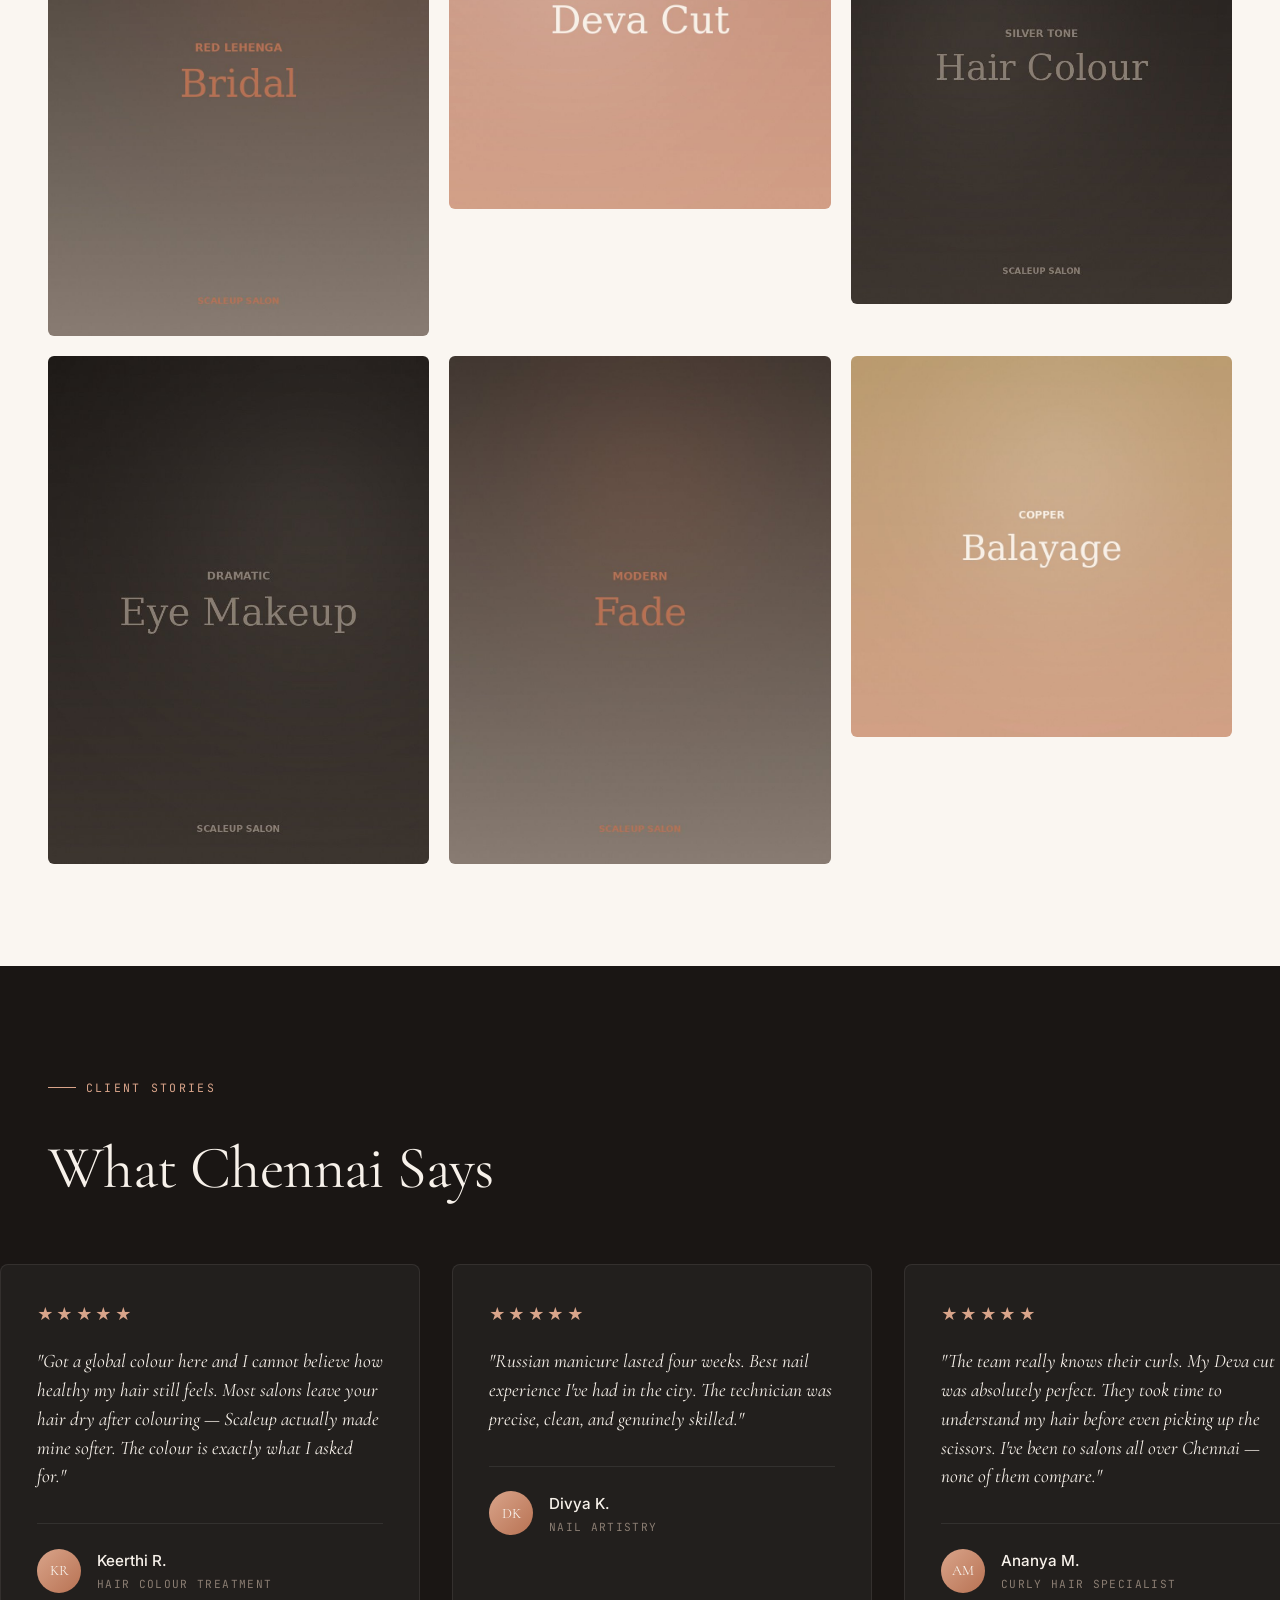
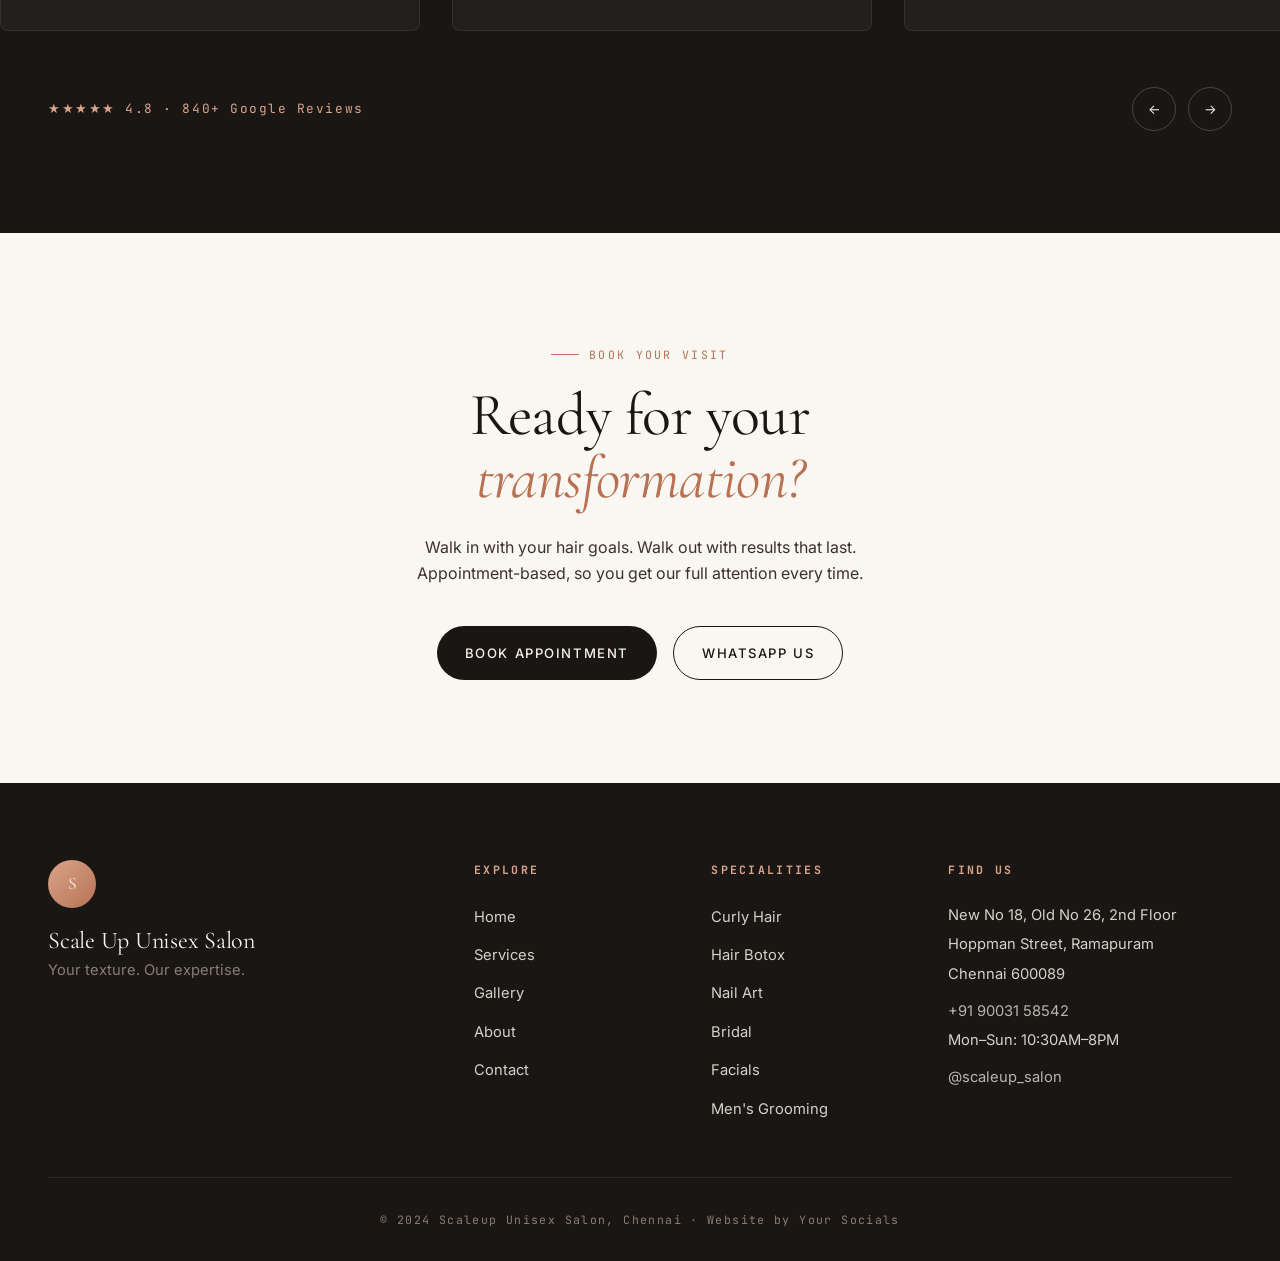
==== commit e9018356: "Add files via upload" ====
--- a/index.html
+++ b/index.html
@@ -24,8 +24,12 @@
       </a>
       <ul class="nav-links">
         <li><a href="index.html" class="active">Home</a></li>
+        <li><a href="services.html">Services</a></li>
+        <li><a href="gallery.html">Gallery</a></li>
+        <li><a href="about.html">About</a></li>
+        <li><a href="contact.html">Contact</a></li>
       </ul>
-      <span class="btn btn-primary nav-cta disabled-link">Book Appointment</span>
+      <a href="contact.html" class="btn btn-primary nav-cta">Book Appointment</a>
       <button class="nav-toggle" aria-label="Menu">
         <span></span><span></span><span></span>
       </button>
@@ -52,8 +56,8 @@
         nail artistry. Inclusive. Expert. Yours.
       </p>
       <div class="hero-cta reveal">
-        <span class="btn btn-primary disabled-link">Book Appointment</span>
-        <span class="btn btn-outline disabled-link">Explore Services</span>
+        <a href="contact.html" class="btn btn-primary">Book Appointment</a>
+        <a href="services.html" class="btn btn-outline">Explore Services</a>
       </div>
       <div class="hero-stats reveal">
         <div>
@@ -113,7 +117,7 @@
             <div class="card-tag">Curly & Coily</div>
             <h3>Deva & Rezo</h3>
             <p>Certified curl specialists who honour your natural texture with every cut and treatment.</p>
-            <span class="card-link disabled-link">Explore →</span>
+            <a href="services.html" class="card-link">Explore →</a>
           </div>
         </article>
         <article class="texture-card reveal">
@@ -122,7 +126,7 @@
             <div class="card-tag">Wavy & Textured</div>
             <h3>Balayage & Waves</h3>
             <p>Dimensional colour and wave-enhancing treatments that move with your hair, not against it.</p>
-            <span class="card-link disabled-link">Explore →</span>
+            <a href="services.html" class="card-link">Explore →</a>
           </div>
         </article>
         <article class="texture-card reveal">
@@ -131,12 +135,12 @@
             <div class="card-tag">Straight & Sleek</div>
             <h3>Botox & Keratin</h3>
             <p>Advanced smoothing treatments for frizz-free, luminous results that last months.</p>
-            <span class="card-link disabled-link">Explore →</span>
+            <a href="services.html" class="card-link">Explore →</a>
           </div>
         </article>
       </div>
       <div class="section-foot reveal">
-        <span class="btn btn-outline disabled-link">Discover Your Hair Type</span>
+        <a href="services.html" class="btn btn-outline">Discover Your Hair Type</a>
       </div>
     </div>
   </section>
@@ -149,11 +153,11 @@
           <span class="eyebrow">Signature Services</span>
           <h2 style="margin-top:1.25rem;">Every Service. <em>Elevated.</em></h2>
         </div>
-        <span class="btn btn-outline disabled-link">View All Services →</span>
+        <a href="services.html" class="btn btn-outline">View All Services →</a>
       </div>
 
       <div class="services-list">
-        <span class="service-row reveal disabled-link">
+        <a href="services.html" class="service-row reveal">
           <span class="num">01</span>
           <div>
             <span class="tag">Texture Specialists</span>
@@ -161,8 +165,8 @@
           </div>
           <p class="desc">Certified Deva & Rezo cuts for every curl pattern — no shortcuts, no straightening.</p>
           <span class="arrow">→</span>
-        </span>
-        <span class="service-row reveal disabled-link">
+        </a>
+        <a href="services.html" class="service-row reveal">
           <span class="num">02</span>
           <div>
             <span class="tag">Advanced Smoothing</span>
@@ -170,8 +174,8 @@
           </div>
           <p class="desc">Repair, smooth, and shine — treatments that restore hair health from inside the shaft.</p>
           <span class="arrow">→</span>
-        </span>
-        <span class="service-row reveal disabled-link">
+        </a>
+        <a href="services.html" class="service-row reveal">
           <span class="num">03</span>
           <div>
             <span class="tag">Precision Nail Art</span>
@@ -179,8 +183,8 @@
           </div>
           <p class="desc">Russian manicures and gel extensions — precision, longevity, zero damage.</p>
           <span class="arrow">→</span>
-        </span>
-        <span class="service-row reveal disabled-link">
+        </a>
+        <a href="services.html" class="service-row reveal">
           <span class="num">04</span>
           <div>
             <span class="tag">Complete Packages</span>
@@ -188,8 +192,8 @@
           </div>
           <p class="desc">Hair, makeup, draping — your entire wedding morning, handled seamlessly.</p>
           <span class="arrow">→</span>
-        </span>
-        <span class="service-row reveal disabled-link">
+        </a>
+        <a href="services.html" class="service-row reveal">
           <span class="num">05</span>
           <div>
             <span class="tag">Clinical Treatments</span>
@@ -197,8 +201,8 @@
           </div>
           <p class="desc">Results-first facials — assessed before treated, because your skin deserves a plan.</p>
           <span class="arrow">→</span>
-        </span>
-        <span class="service-row reveal disabled-link">
+        </a>
+        <a href="services.html" class="service-row reveal">
           <span class="num">06</span>
           <div>
             <span class="tag">Precision Cuts</span>
@@ -206,7 +210,7 @@
           </div>
           <p class="desc">Modern fades and textured cuts tailored to your face shape and lifestyle.</p>
           <span class="arrow">→</span>
-        </span>
+        </a>
       </div>
     </div>
   </section>
@@ -220,7 +224,7 @@
           <h2 style="margin-top:1.25rem;">Beauty in <em>Every Detail.</em></h2>
           <p style="max-width:46ch;margin-top:1rem;color:var(--ink-soft);">Two decades of texture, colour, and craft — documented in every result we deliver.</p>
         </div>
-        <span class="btn btn-outline disabled-link">View Full Gallery →</span>
+        <a href="gallery.html" class="btn btn-outline">View Full Gallery →</a>
       </div>
 
       <div class="gallery-grid">
@@ -335,7 +339,7 @@
       <h2>Ready for your <em>transformation?</em></h2>
       <p>Walk in with your hair goals. Walk out with results that last. Appointment-based, so you get our full attention every time.</p>
       <div class="btns">
-        <span class="btn btn-primary disabled-link">Book Appointment</span>
+        <a href="contact.html" class="btn btn-primary">Book Appointment</a>
         <a href="https://wa.me/919003158542" class="btn btn-outline">WhatsApp Us</a>
       </div>
     </div>
@@ -354,21 +358,21 @@
           <h5>Explore</h5>
           <ul>
             <li><a href="index.html">Home</a></li>
-            <li><span class="disabled-link">Services</span></li>
-            <li><span class="disabled-link">Gallery</span></li>
-            <li><span class="disabled-link">About</span></li>
-            <li><span class="disabled-link">Contact</span></li>
+            <li><a href="services.html">Services</a></li>
+            <li><a href="gallery.html">Gallery</a></li>
+            <li><a href="about.html">About</a></li>
+            <li><a href="contact.html">Contact</a></li>
           </ul>
         </div>
         <div class="footer-col">
           <h5>Specialities</h5>
           <ul>
-            <li><span class="disabled-link">Curly Hair</span></li>
-            <li><span class="disabled-link">Hair Botox</span></li>
-            <li><span class="disabled-link">Nail Art</span></li>
-            <li><span class="disabled-link">Bridal</span></li>
-            <li><span class="disabled-link">Facials</span></li>
-            <li><span class="disabled-link">Men's Grooming</span></li>
+            <li><a href="services.html">Curly Hair</a></li>
+            <li><a href="services.html">Hair Botox</a></li>
+            <li><a href="services.html">Nail Art</a></li>
+            <li><a href="services.html">Bridal</a></li>
+            <li><a href="services.html">Facials</a></li>
+            <li><a href="services.html">Men's Grooming</a></li>
           </ul>
         </div>
         <div class="footer-col">
--- a/css/styles.css
+++ b/css/styles.css
@@ -984,8 +984,3 @@
   transform: translateY(0);
 }
 
-/* ---------- Disabled links (client preview mode: homepage only) ---------- */
-.disabled-link {
-  cursor: default;
-  pointer-events: none;
-}
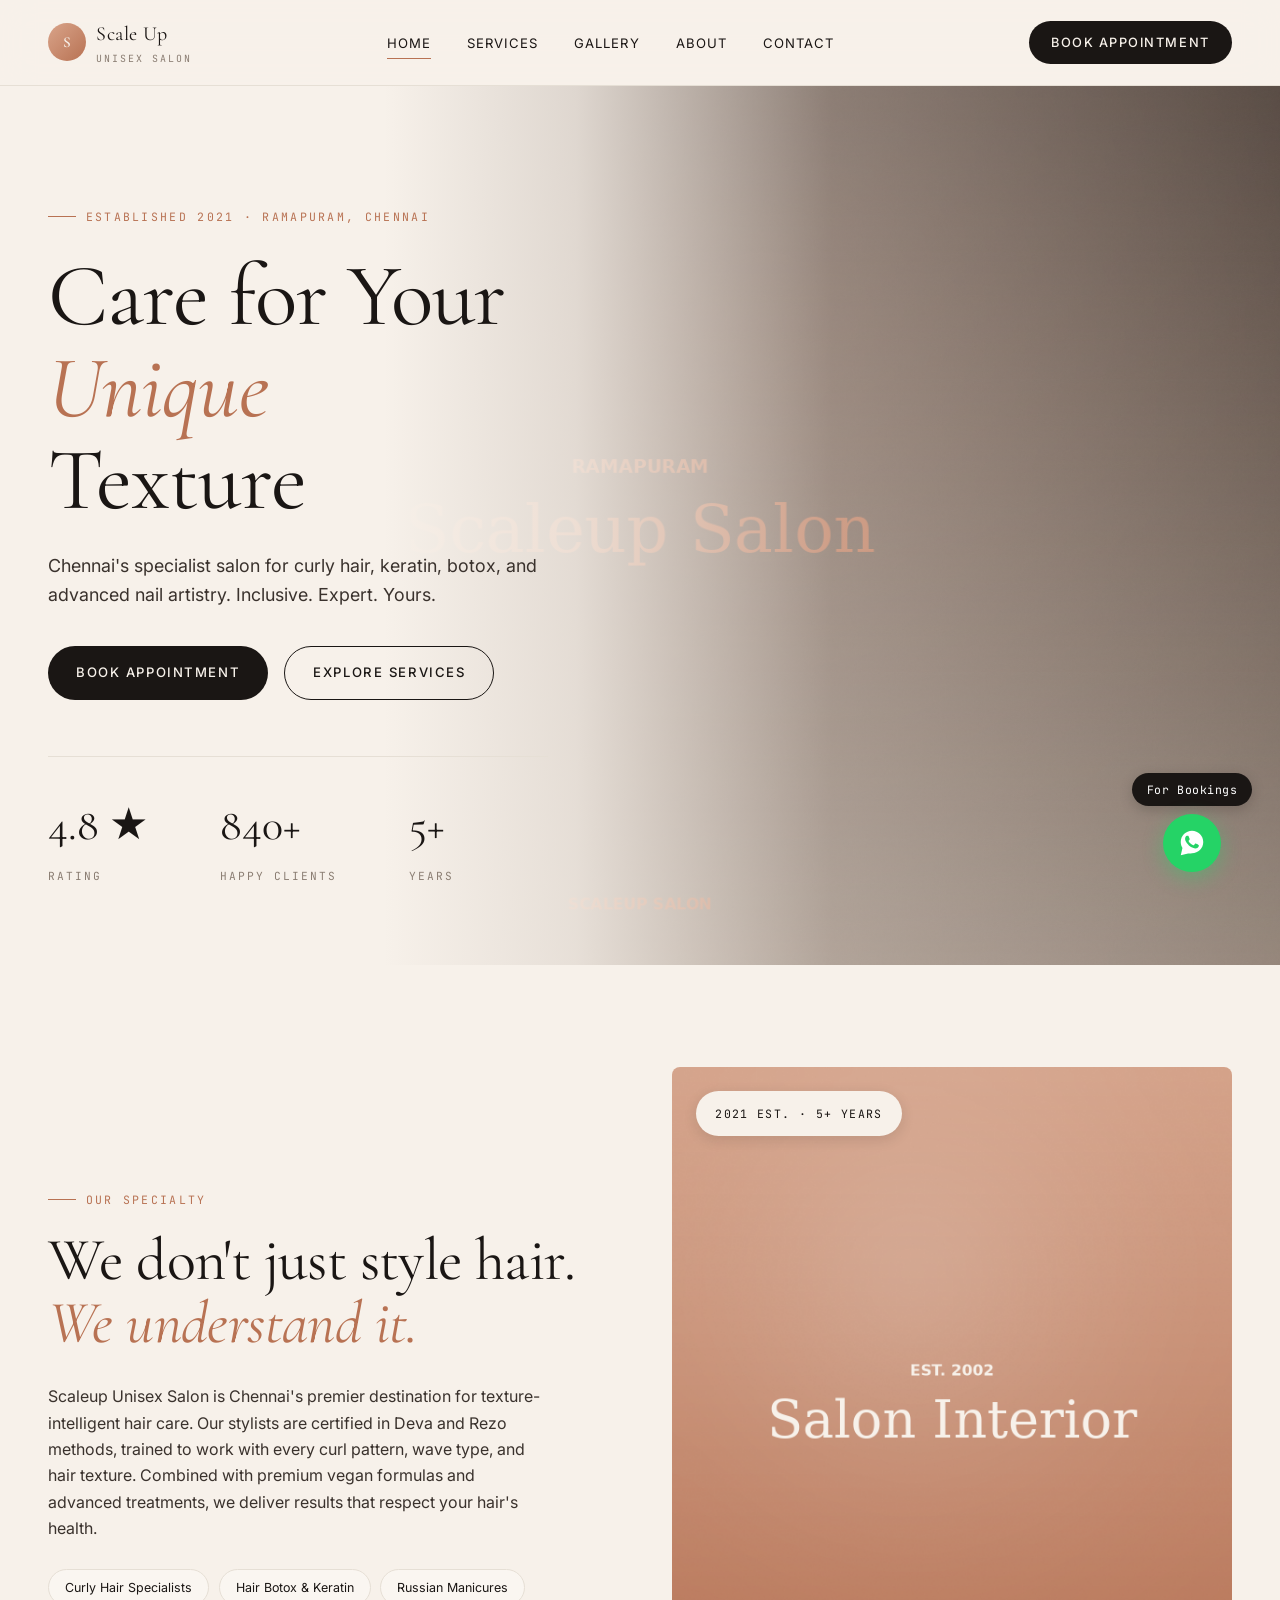
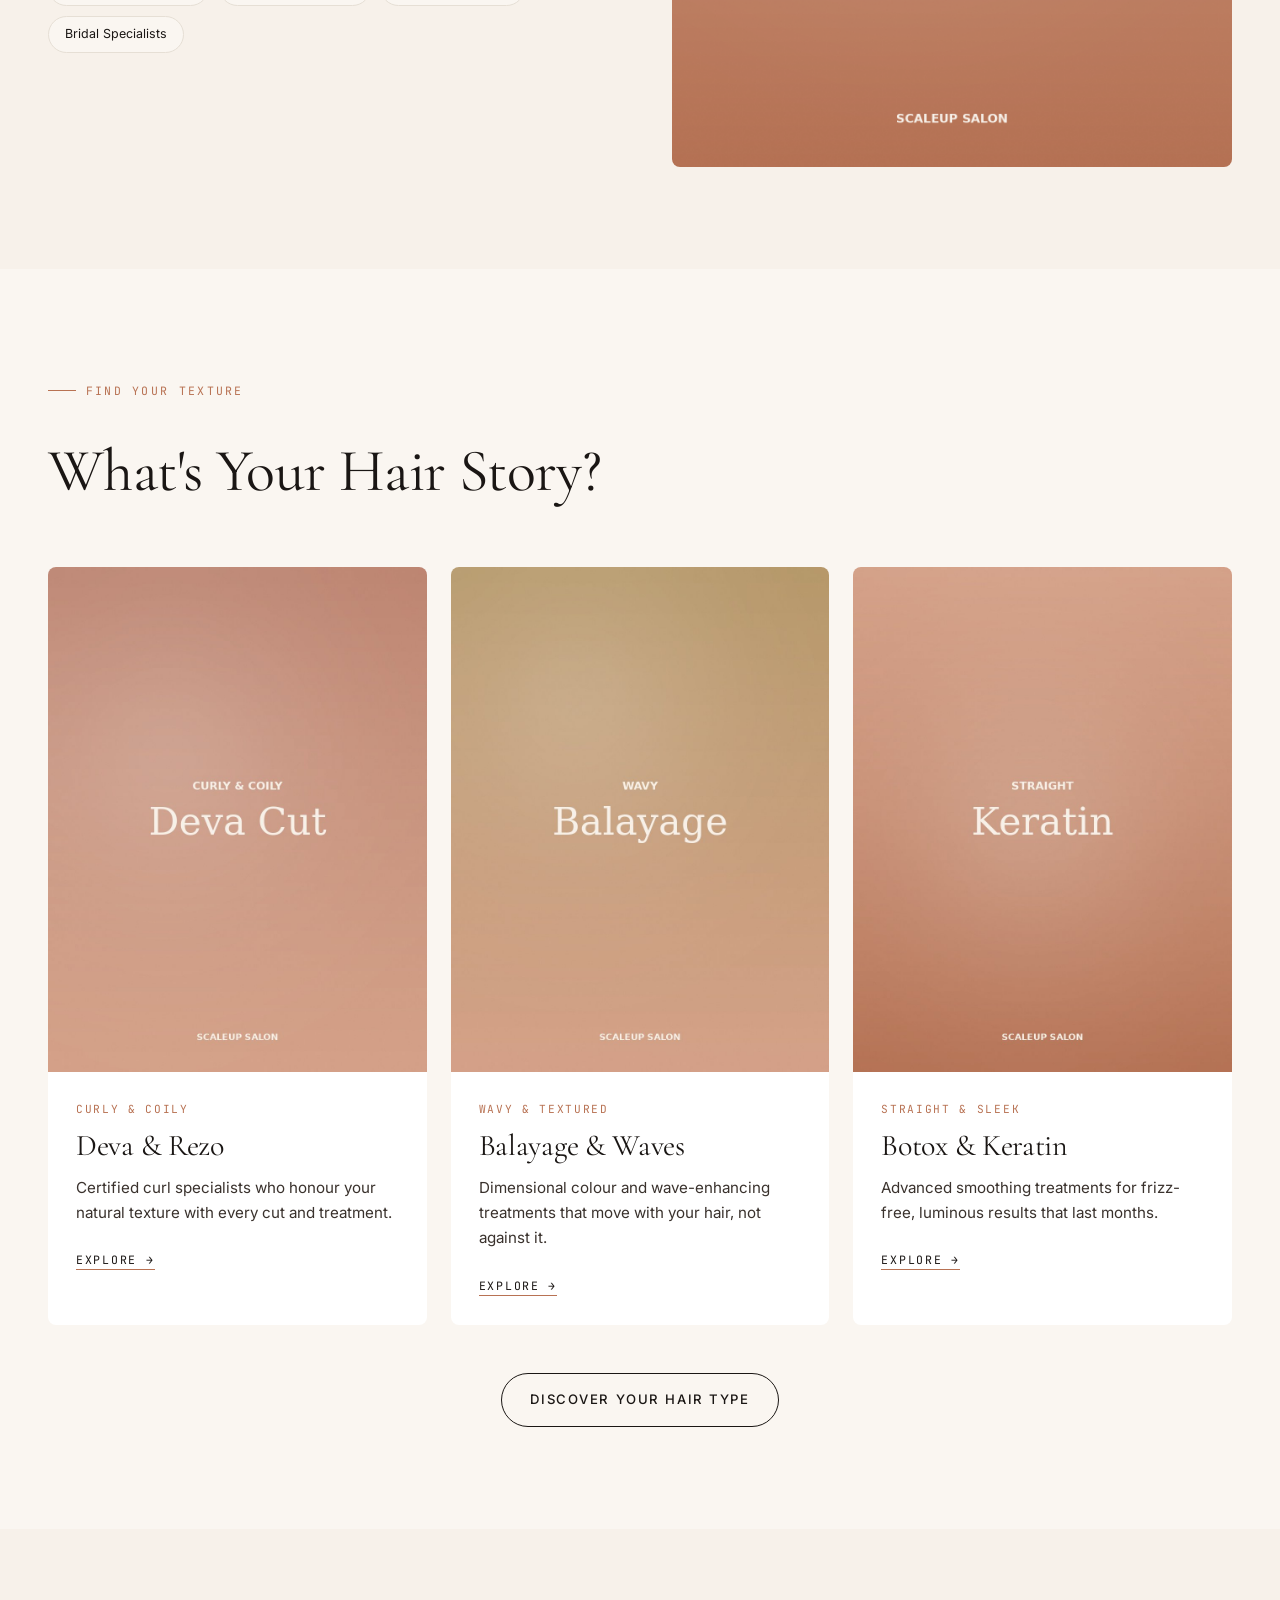
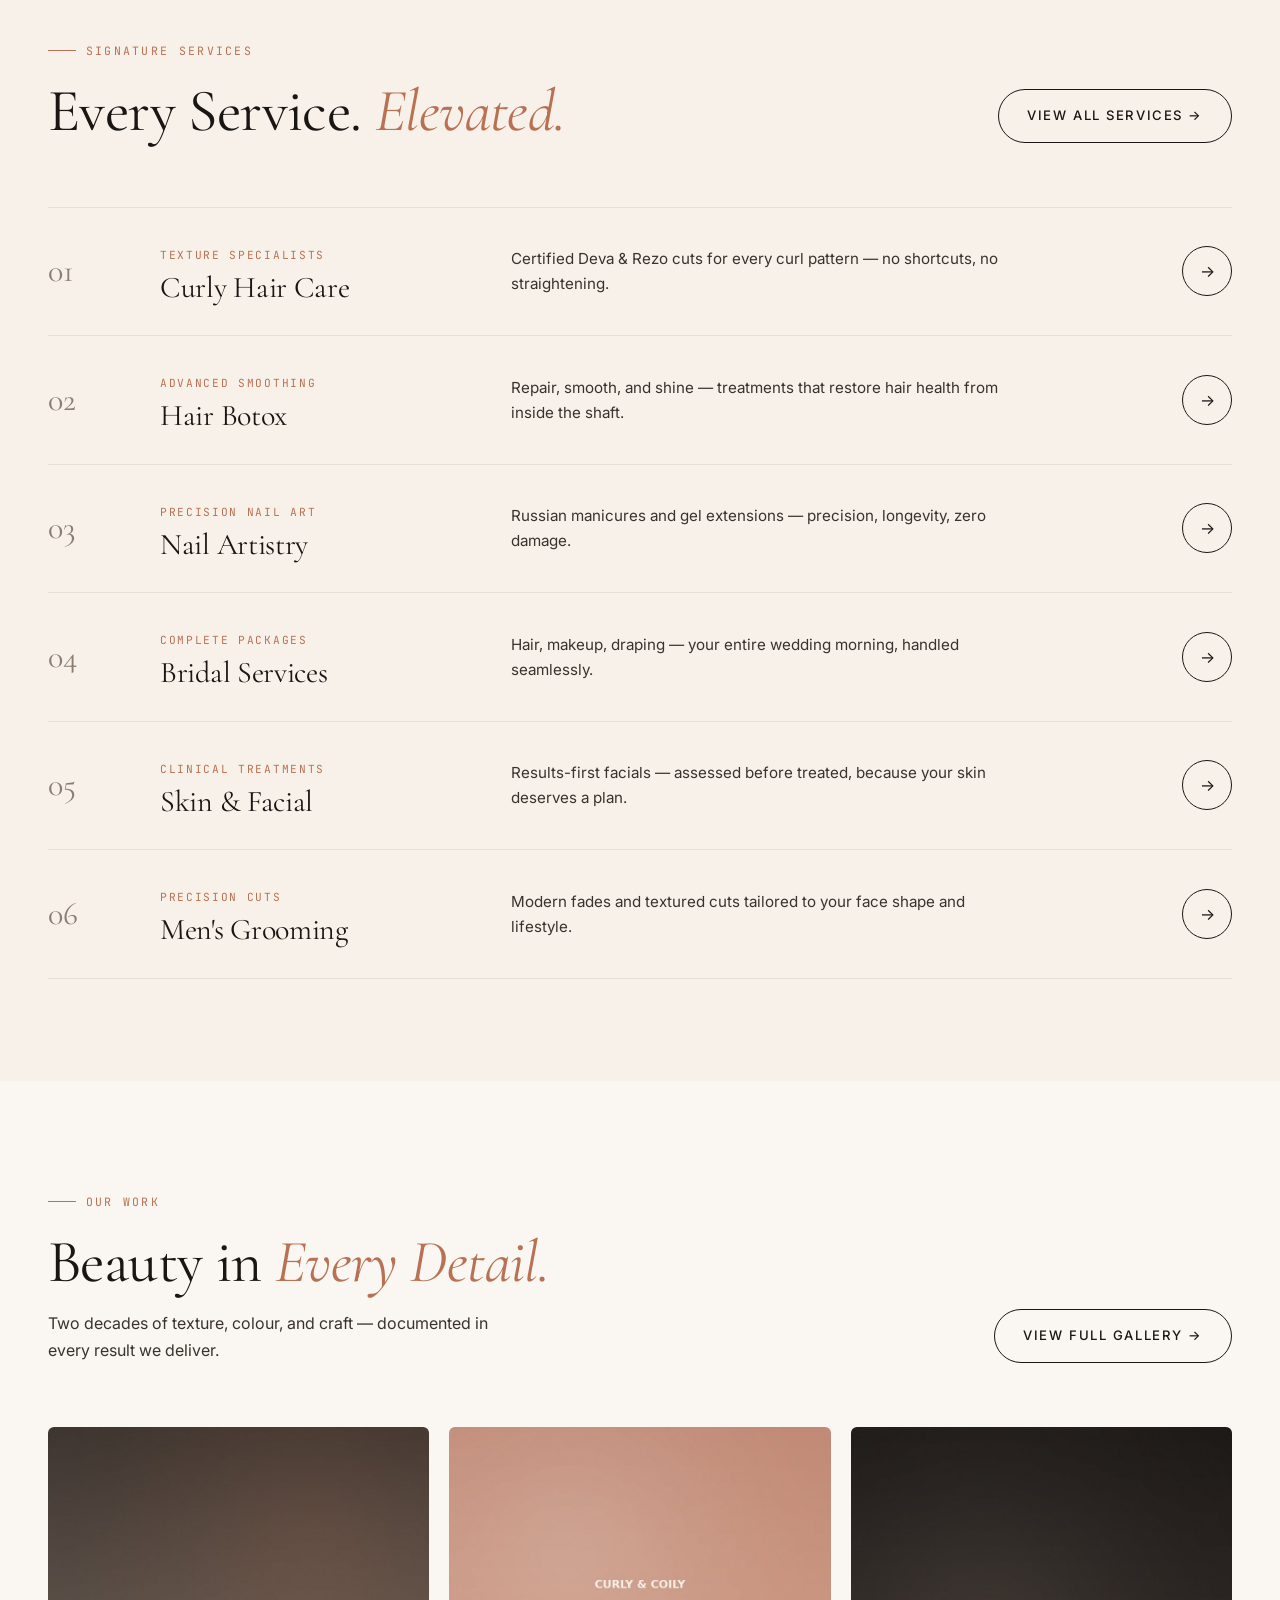
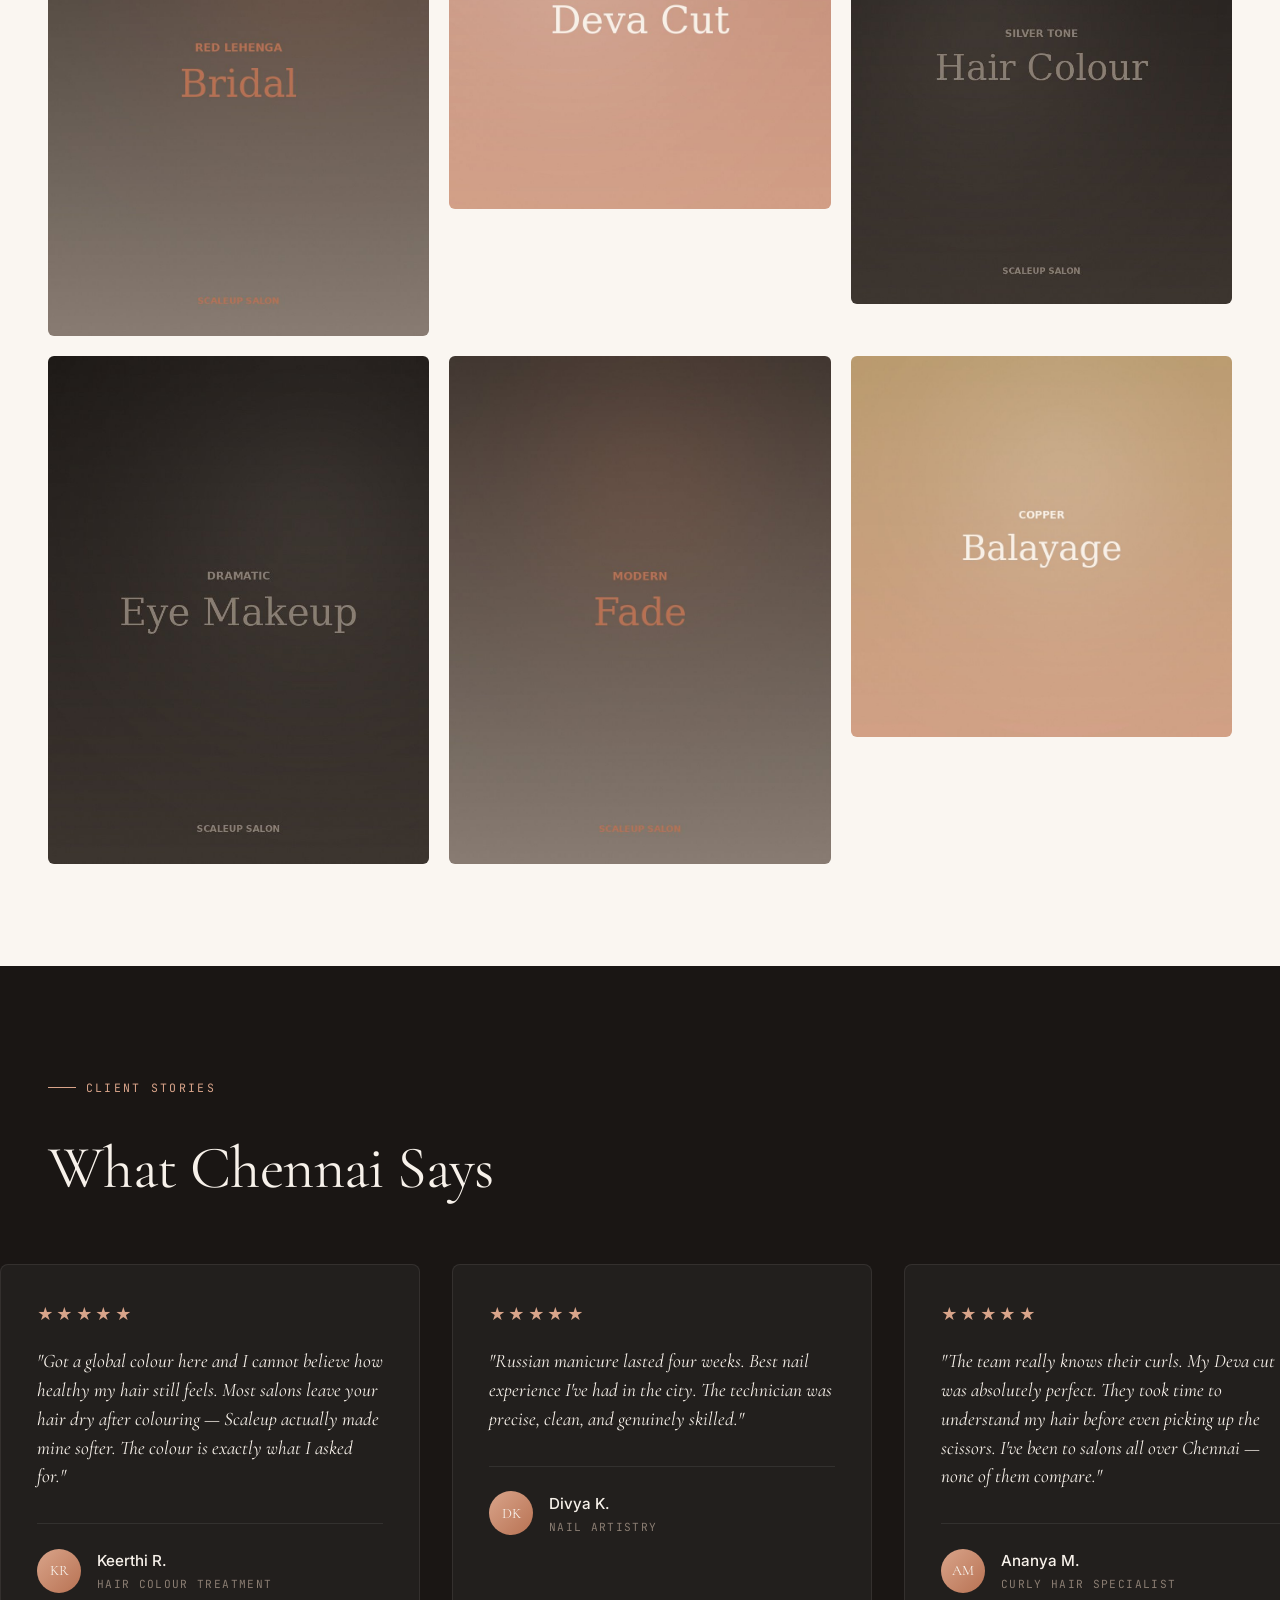
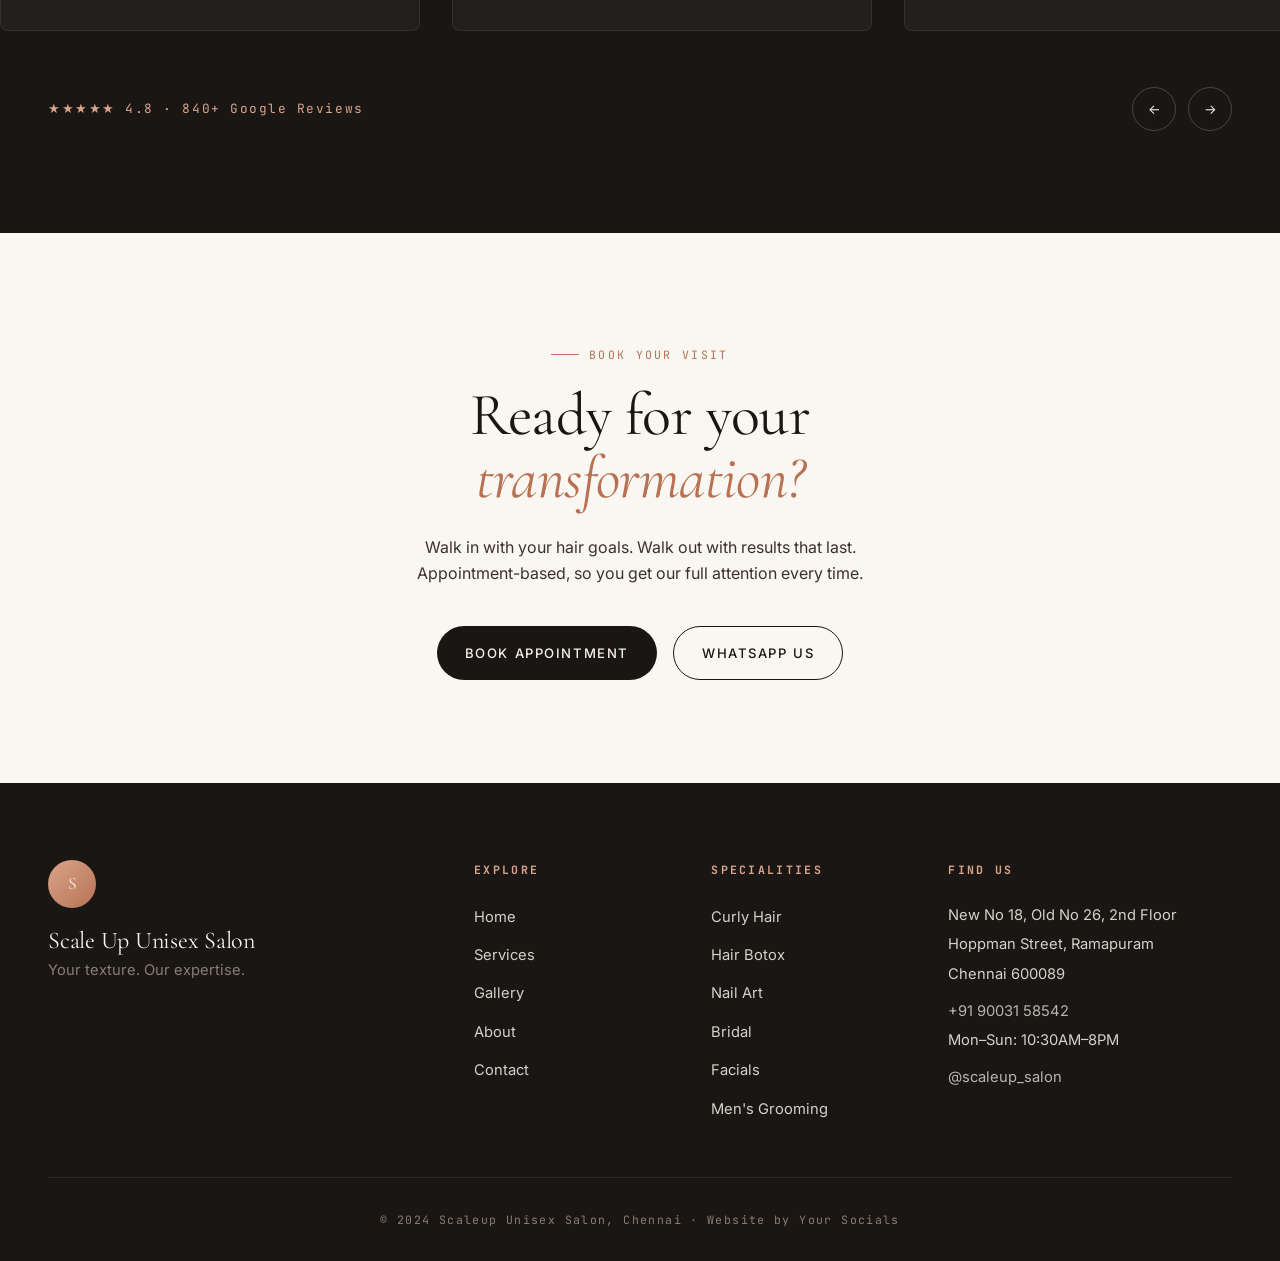
==== commit 33a6f608: "Add files via upload" ====
--- a/index.html
+++ b/index.html
@@ -391,6 +391,16 @@
     </div>
   </footer>
 
+  <!-- WhatsApp Floating Button -->
+  <a href="https://wa.me/918610382952?text=Hi%20Scaleup%20Salon%2C%20I%27d%20like%20to%20book%20an%20appointment."
+     class="whatsapp-float" target="_blank" rel="noopener" aria-label="Chat with us on WhatsApp for bookings">
+    <span class="whatsapp-label">For Bookings</span>
+    <span class="whatsapp-icon">
+      <svg viewBox="0 0 32 32" xmlns="http://www.w3.org/2000/svg">
+        <path d="M16.004 3C9.377 3 4 8.373 4 15c0 2.34.66 4.523 1.804 6.383L4 29l7.822-1.75A11.93 11.93 0 0 0 16.004 27C22.63 27 28 21.627 28 15S22.63 3 16.004 3zm6.98 16.94c-.297.836-1.47 1.53-2.42 1.73-.643.135-1.48.243-4.31-.926-3.62-1.5-5.95-5.15-6.13-5.39-.18-.24-1.47-1.96-1.47-3.74 0-1.78.93-2.65 1.26-3.01.33-.36.72-.45.96-.45.24 0 .48 0 .69.012.222.012.52-.084.813.622.297.72 1.01 2.49 1.1 2.67.09.18.15.39.03.63-.12.24-.18.39-.36.6-.18.21-.375.465-.535.625-.18.18-.365.375-.157.735.21.36.93 1.535 2 2.485 1.375 1.225 2.535 1.605 2.895 1.785.36.18.57.15.78-.09.21-.24.9-1.05 1.14-1.41.24-.36.48-.3.81-.18.33.12 2.1.99 2.46 1.17.36.18.6.27.69.42.09.15.09.87-.207 1.7z"/>
+      </svg>
+    </span>
+  </a>
   <script src="js/main.js"></script>
 </body>
 </html>
--- a/css/styles.css
+++ b/css/styles.css
@@ -984,3 +984,46 @@
   transform: translateY(0);
 }
 
+
+/* WhatsApp Floating Button */
+.whatsapp-float {
+  position: fixed;
+  right: 1.75rem;
+  bottom: 1.75rem;
+  z-index: 999;
+  display: flex;
+  flex-direction: column;
+  align-items: center;
+  gap: .5rem;
+  text-decoration: none;
+}
+.whatsapp-label {
+  background: var(--ink);
+  color: #fff;
+  font-family: var(--mono);
+  font-size: .72rem;
+  letter-spacing: .05em;
+  padding: .45rem .9rem;
+  border-radius: 999px;
+  white-space: nowrap;
+  box-shadow: 0 4px 14px rgba(0,0,0,.18);
+}
+.whatsapp-icon {
+  width: 58px;
+  height: 58px;
+  background: #25D366;
+  border-radius: 50%;
+  display: flex;
+  align-items: center;
+  justify-content: center;
+  box-shadow: 0 6px 20px rgba(37,211,102,.4);
+  transition: transform .2s ease;
+}
+.whatsapp-icon svg { width: 30px; height: 30px; fill: #fff; }
+.whatsapp-float:hover .whatsapp-icon { transform: scale(1.08); }
+
+@media (max-width: 500px) {
+  .whatsapp-float { right: 1rem; bottom: 1rem; }
+  .whatsapp-icon { width: 50px; height: 50px; }
+  .whatsapp-label { font-size: .65rem; padding: .35rem .75rem; }
+}
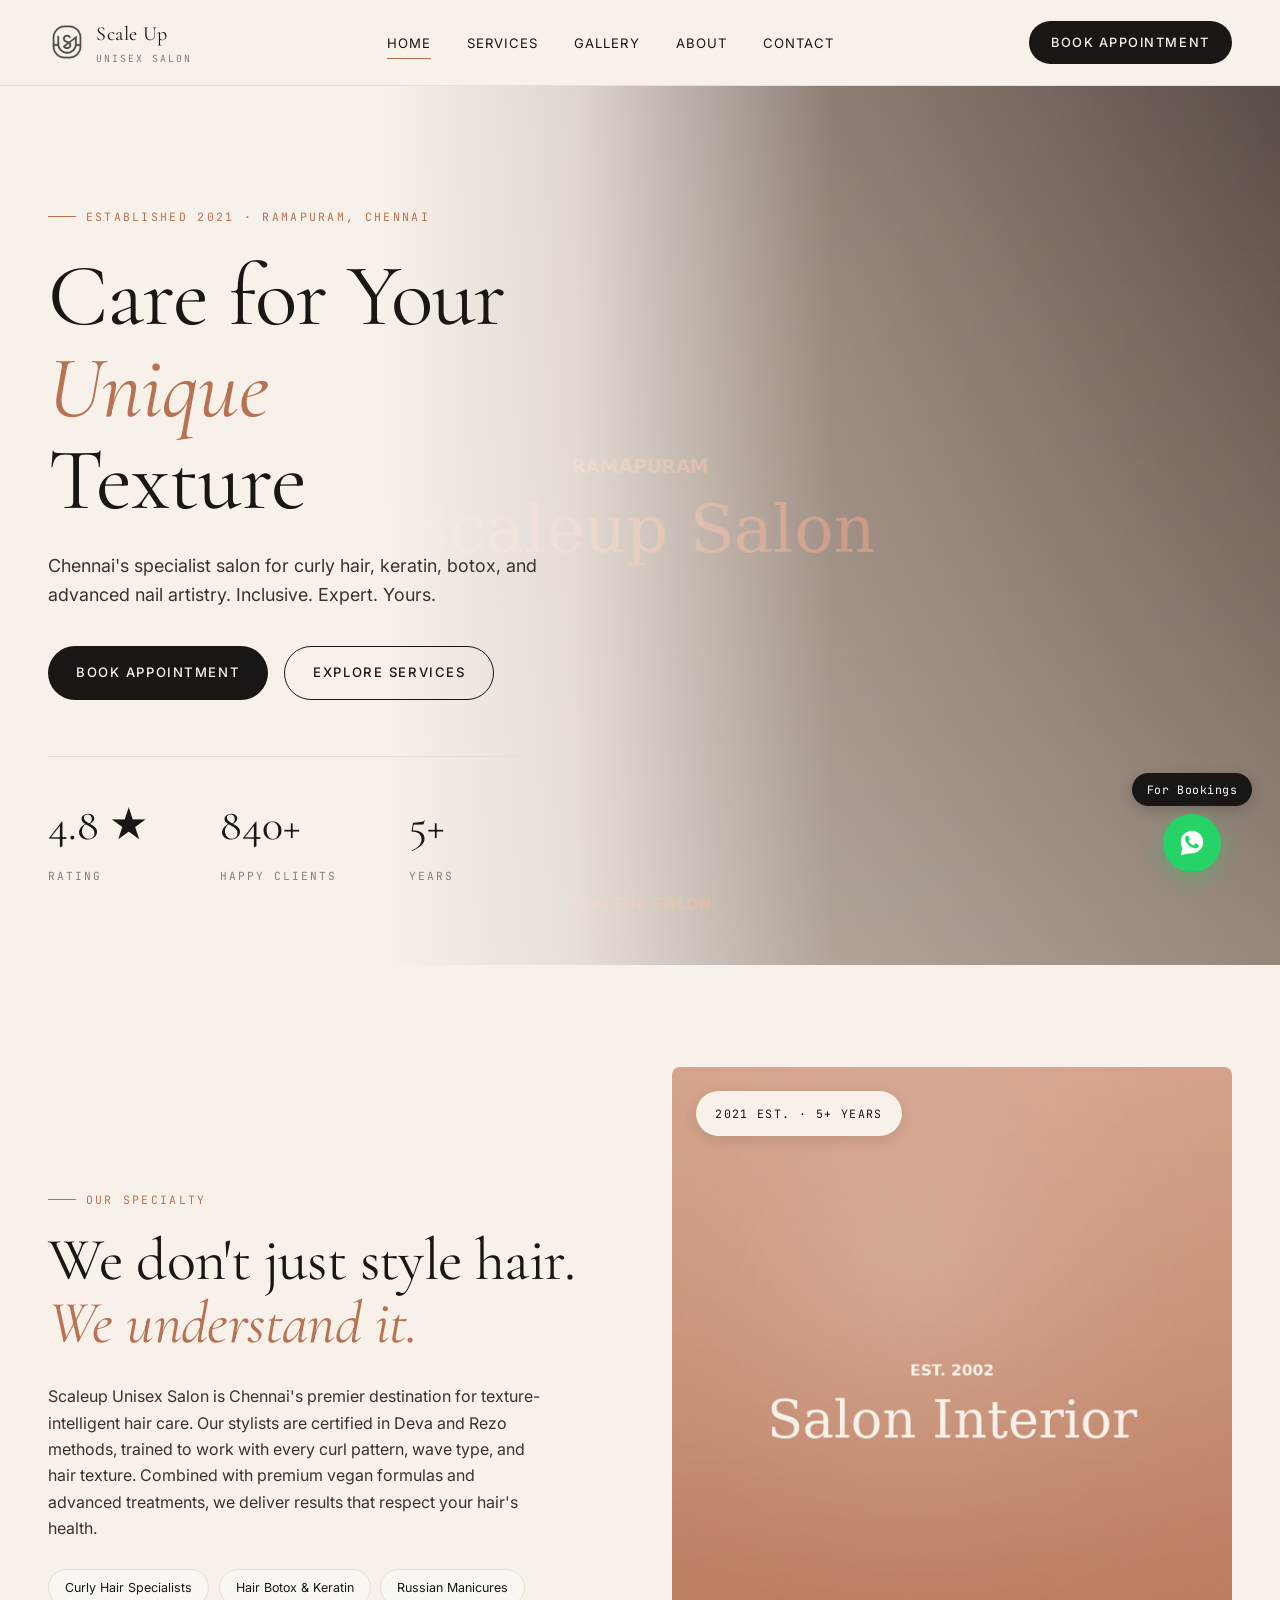
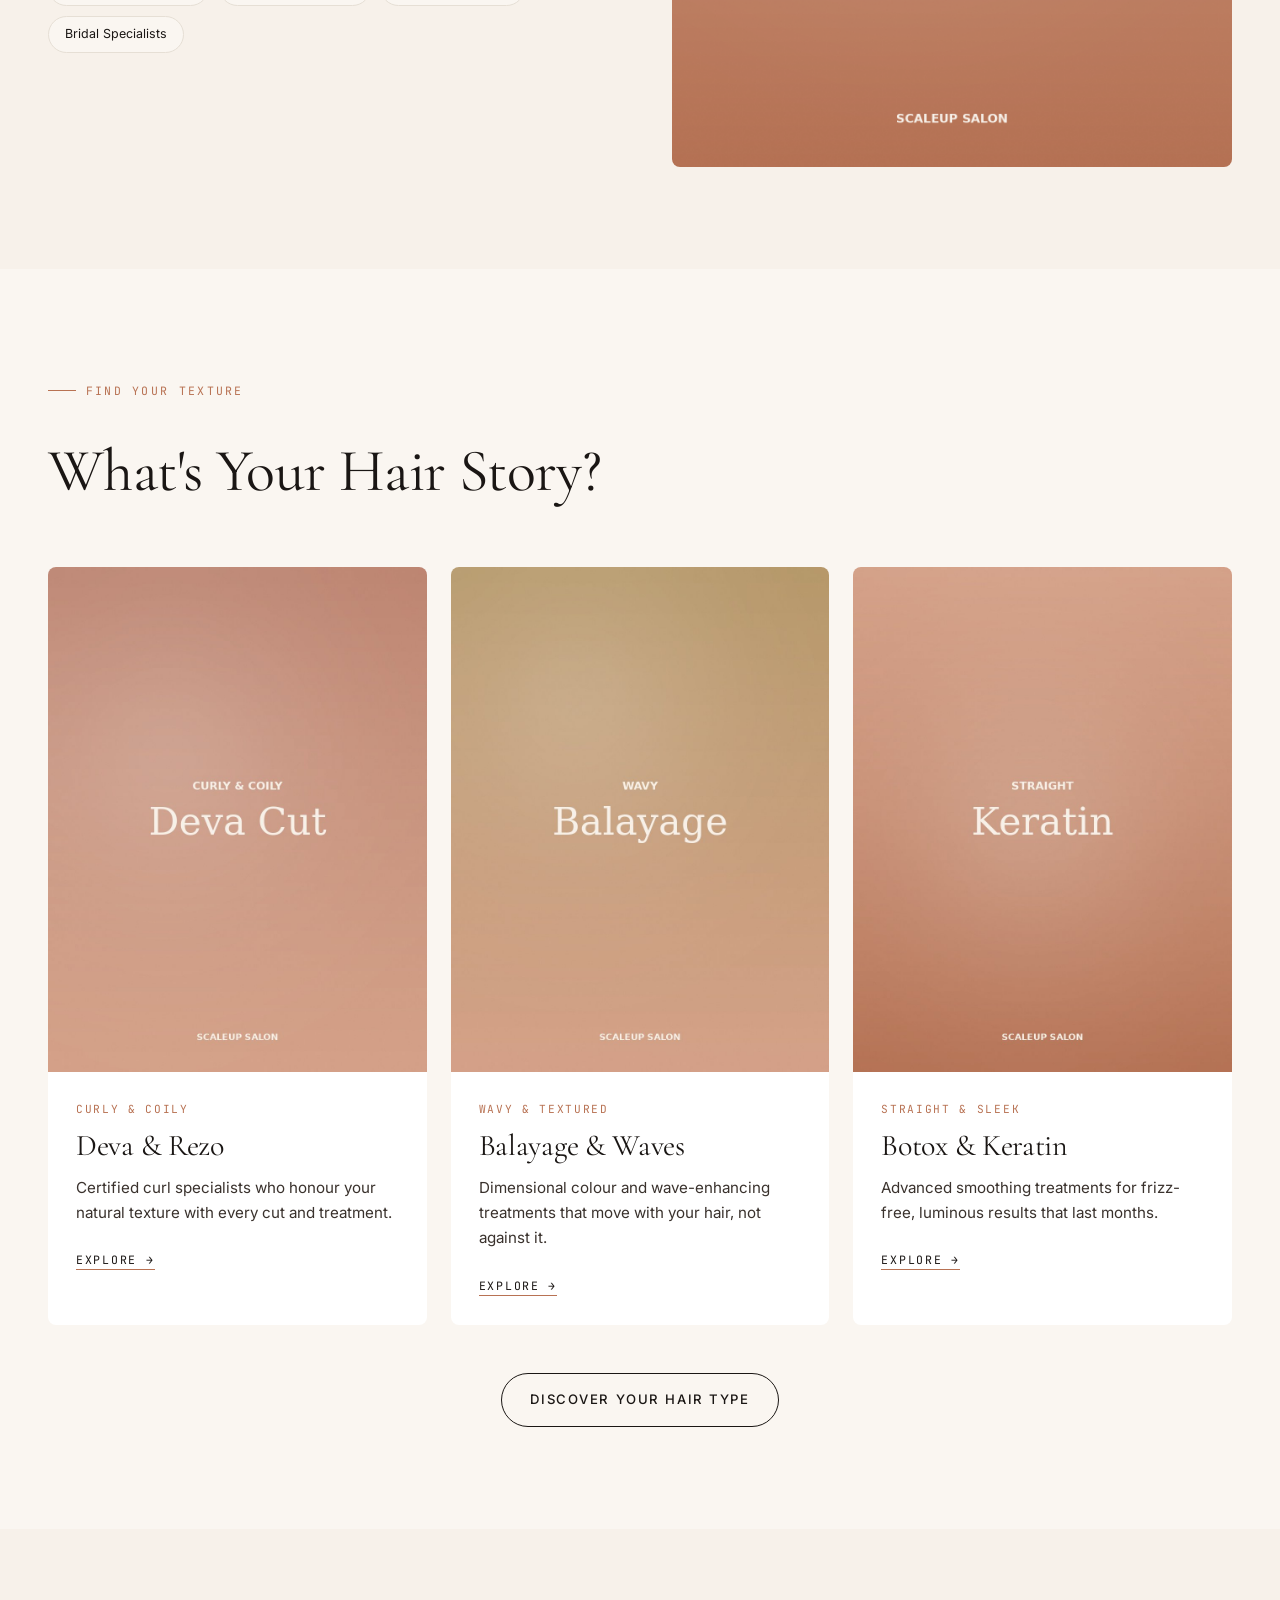
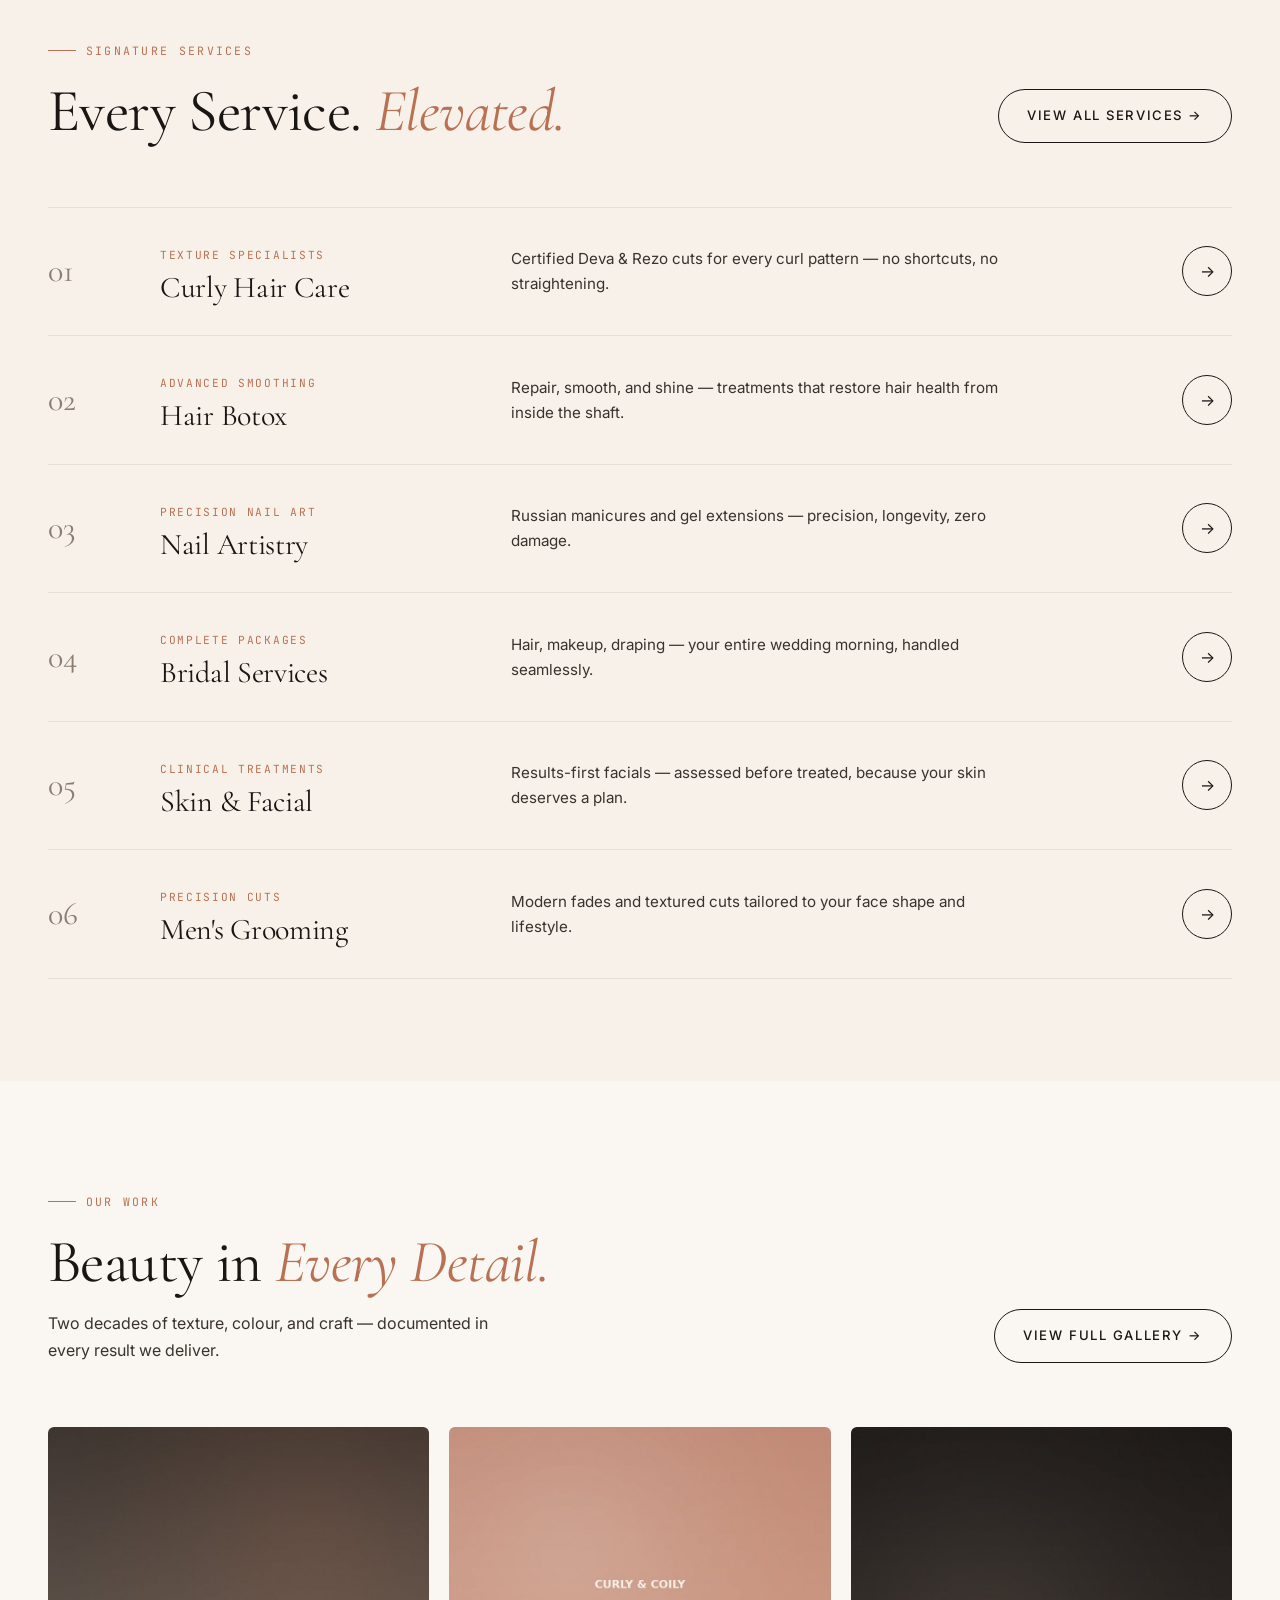
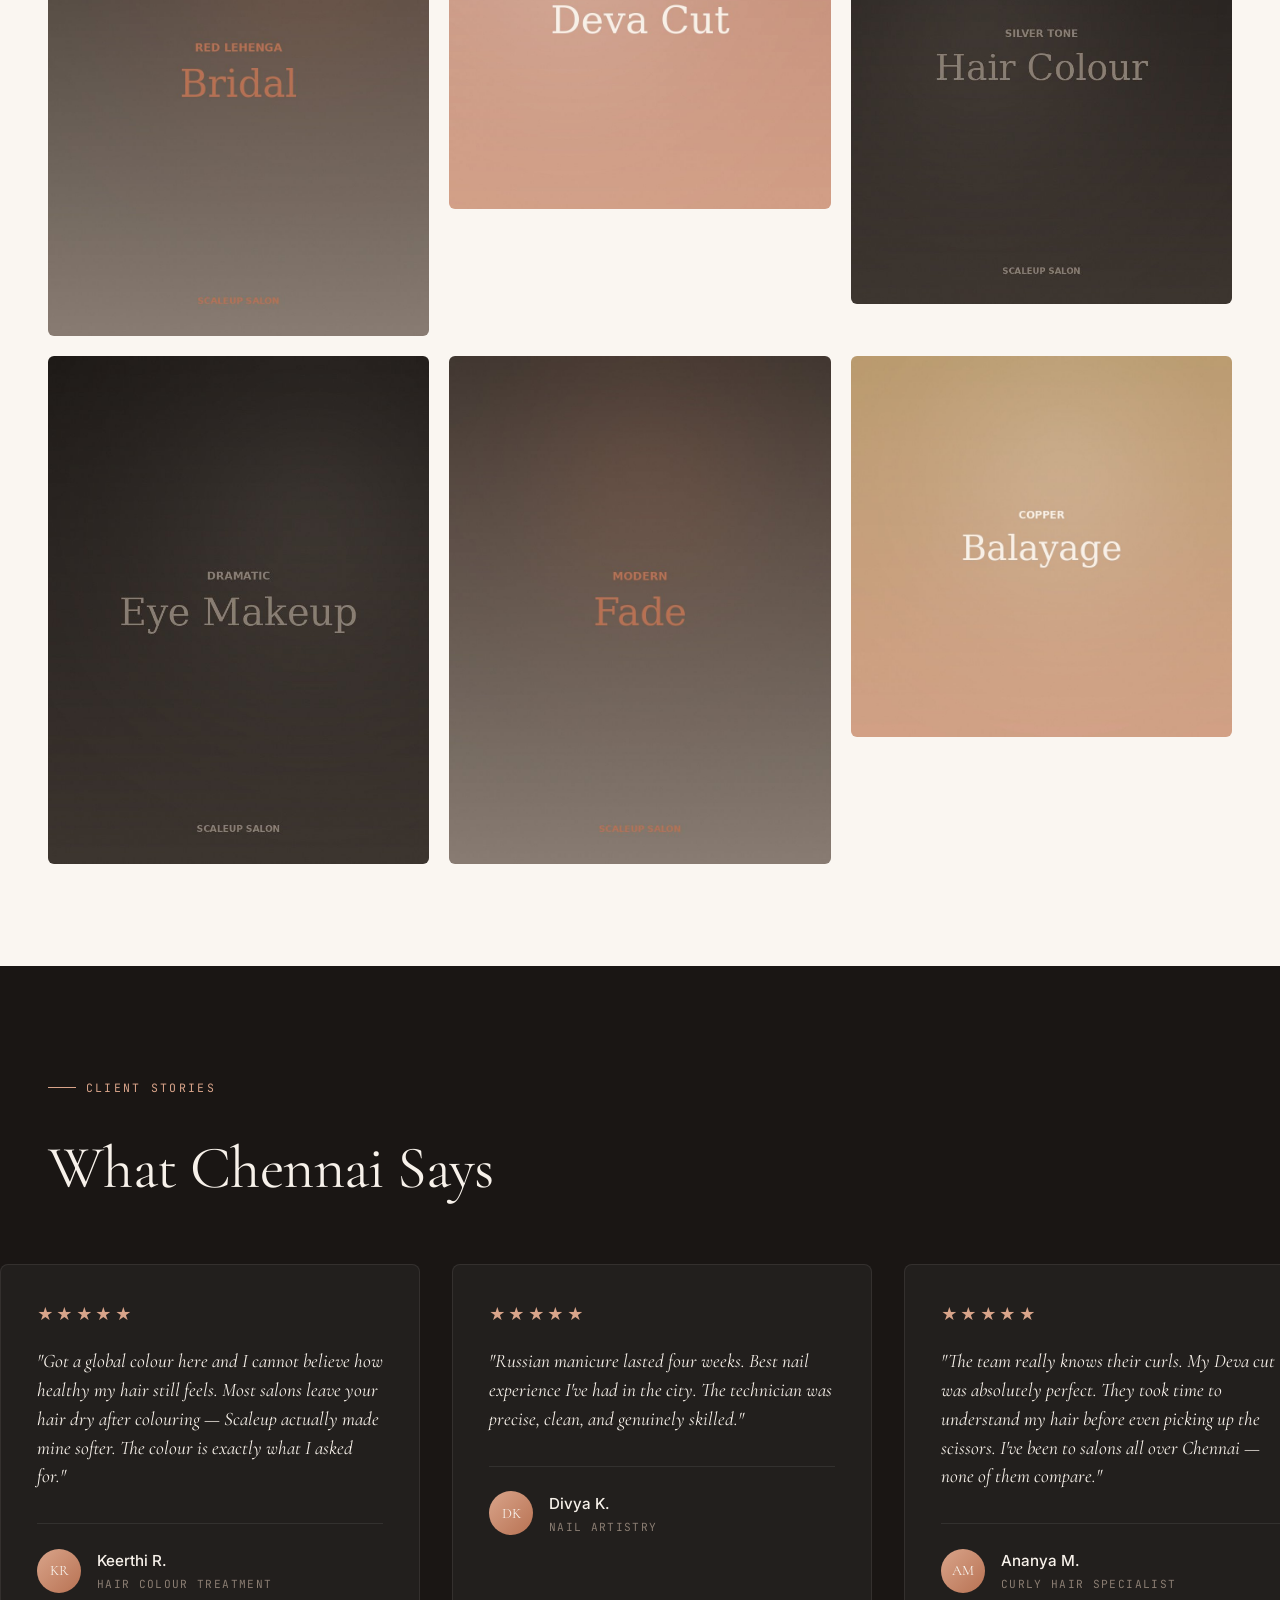
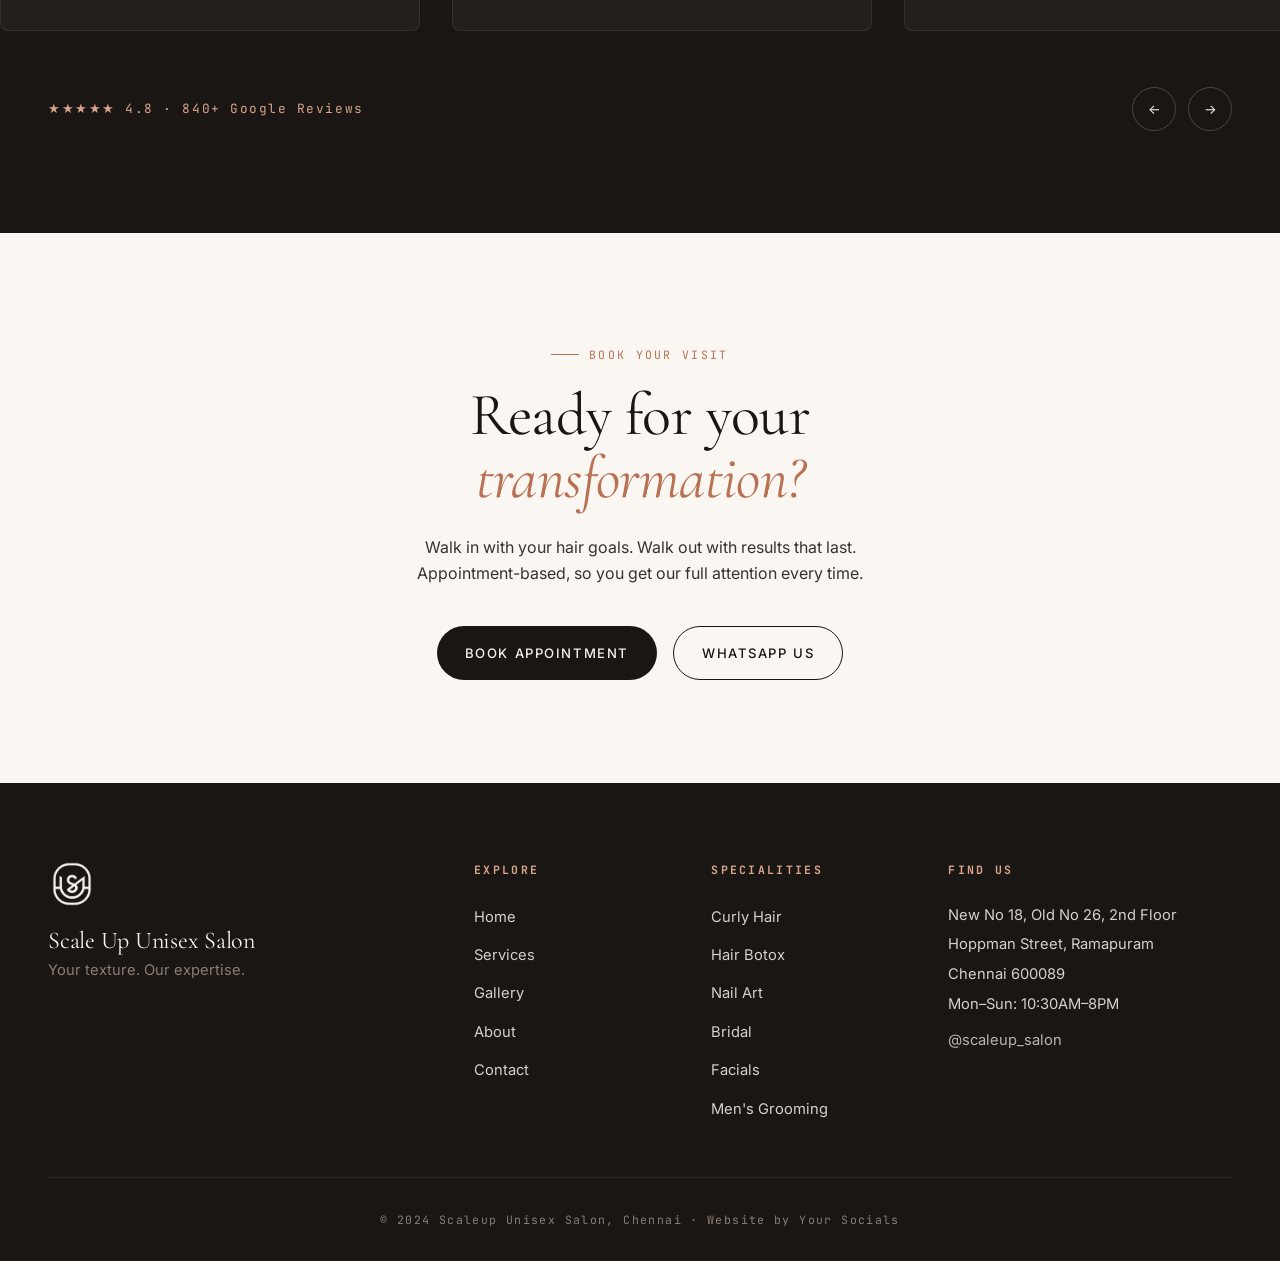
==== commit a605b806: "Add files via upload" ====
--- a/index.html
+++ b/index.html
@@ -16,7 +16,7 @@
   <nav class="nav">
     <div class="nav-inner">
       <a href="index.html" class="nav-brand">
-        <span class="logo-mark">S</span>
+        <img src="images/scale-up-icon-dark.png" alt="Scale Up Unisex Salon logo" class="nav-logo-img" />
         <span>
           Scale Up
           <small>Unisex Salon</small>
@@ -350,7 +350,7 @@
     <div class="container">
       <div class="footer-grid">
         <div class="footer-brand">
-          <div class="logo-mark">S</div>
+          <img src="images/scale-up-icon-light.png" alt="Scale Up Unisex Salon logo" class="footer-logo-img" />
           <h4>Scale Up Unisex Salon</h4>
           <p>Your texture. Our expertise.</p>
         </div>
@@ -380,7 +380,6 @@
           <p>New No 18, Old No 26, 2nd Floor</p>
           <p>Hoppman Street, Ramapuram</p>
           <p>Chennai 600089</p>
-          <p style="margin-top:.75rem;"><a href="tel:+919003158542">+91 90031 58542</a></p>
           <p>Mon–Sun: 10:30AM–8PM</p>
           <p style="margin-top:.75rem;"><a href="https://instagram.com/scaleup_salon">@scaleup_salon</a></p>
         </div>
--- a/css/styles.css
+++ b/css/styles.css
@@ -160,17 +160,10 @@
   font-size: 1.25rem;
   letter-spacing: .02em;
 }
-.nav-brand .logo-mark {
+.nav-brand .nav-logo-img {
   width: 38px;
   height: 38px;
-  border-radius: 50%;
-  background: linear-gradient(135deg, var(--blush), var(--blush-deep));
-  display: grid;
-  place-items: center;
-  color: var(--cream);
-  font-family: var(--serif);
-  font-size: .95rem;
-  font-weight: 600;
+  object-fit: contain;
 }
 .nav-brand small {
   display: block;
@@ -652,14 +645,10 @@
   gap: 3rem;
   margin-bottom: 3.5rem;
 }
-.footer-brand .logo-mark {
-  width: 48px; height: 48px;
-  border-radius: 50%;
-  background: linear-gradient(135deg, var(--blush), var(--blush-deep));
-  display: grid; place-items: center;
-  color: var(--cream);
-  font-family: var(--serif);
-  font-size: 1.1rem;
+.footer-brand .footer-logo-img {
+  width: 48px;
+  height: 48px;
+  object-fit: contain;
   margin-bottom: 1.25rem;
 }
 .footer-brand h4 { font-size: 1.5rem; margin-bottom: .35rem; }
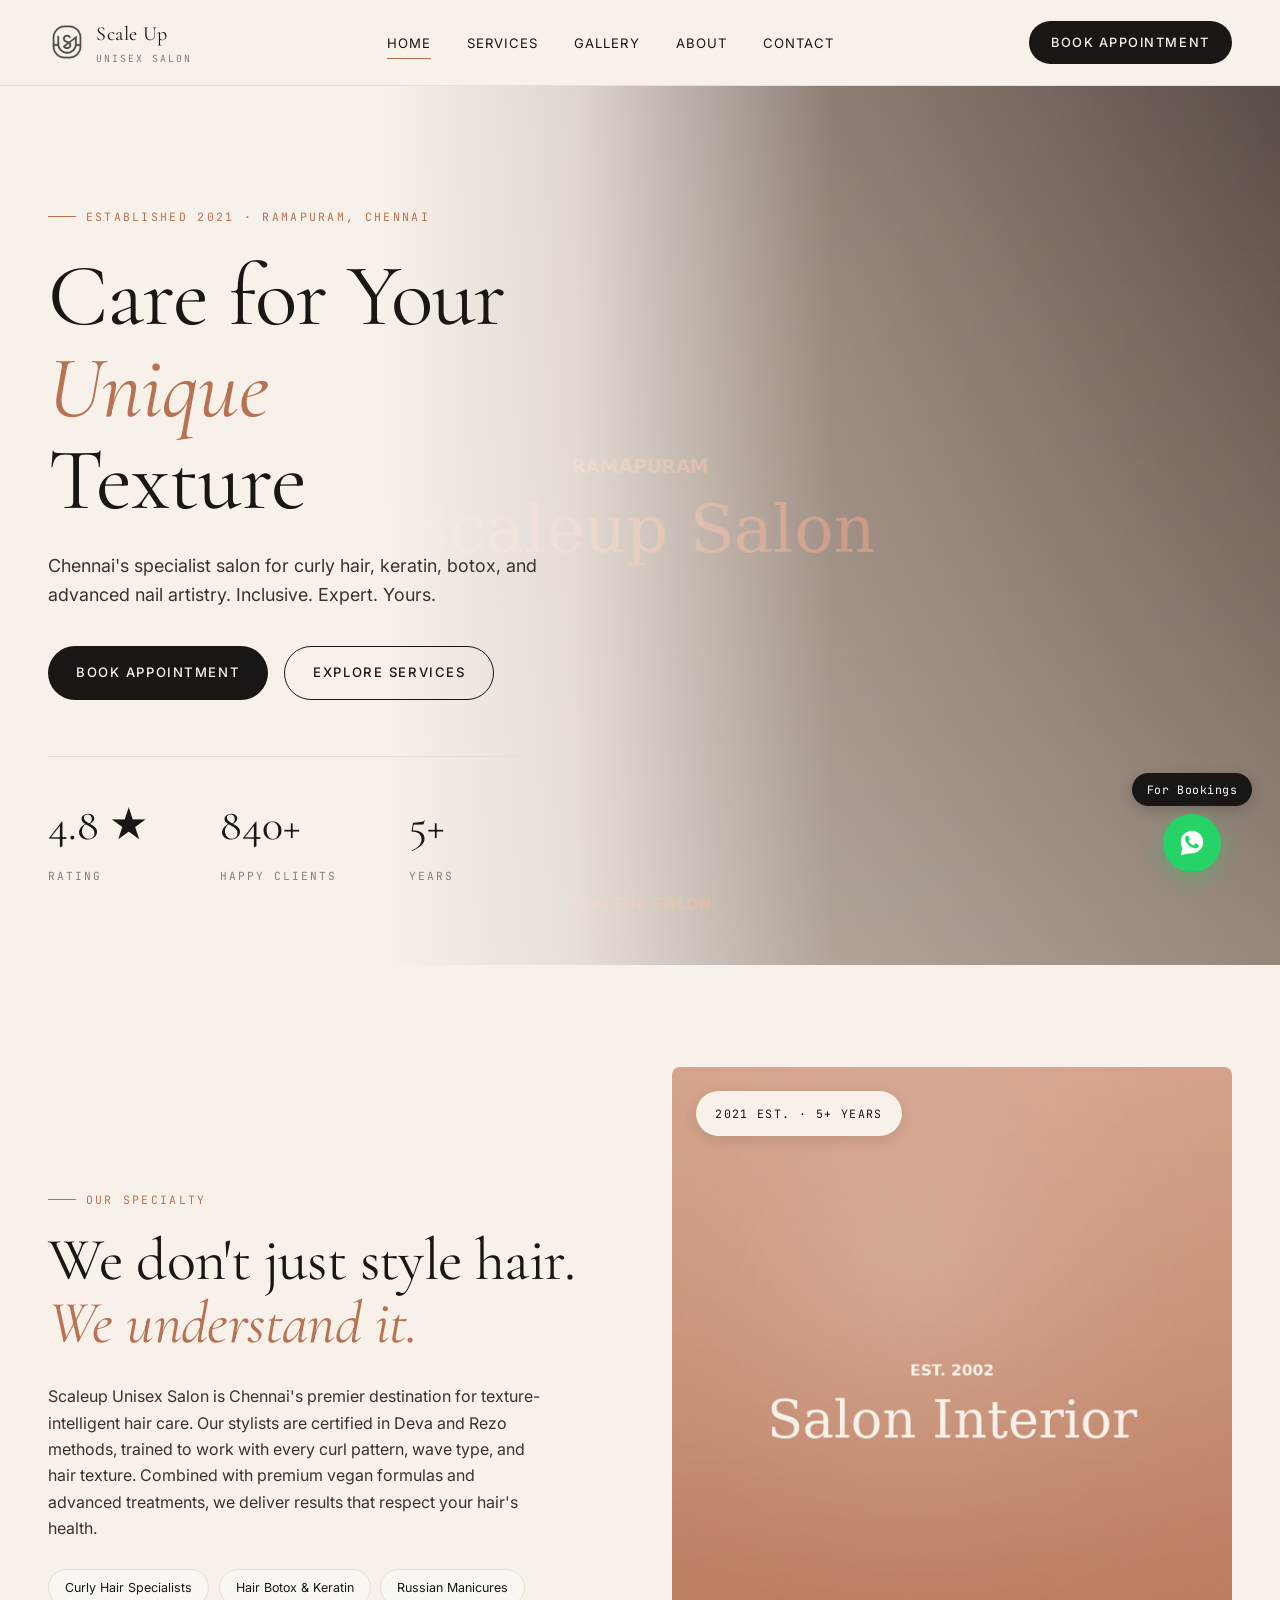
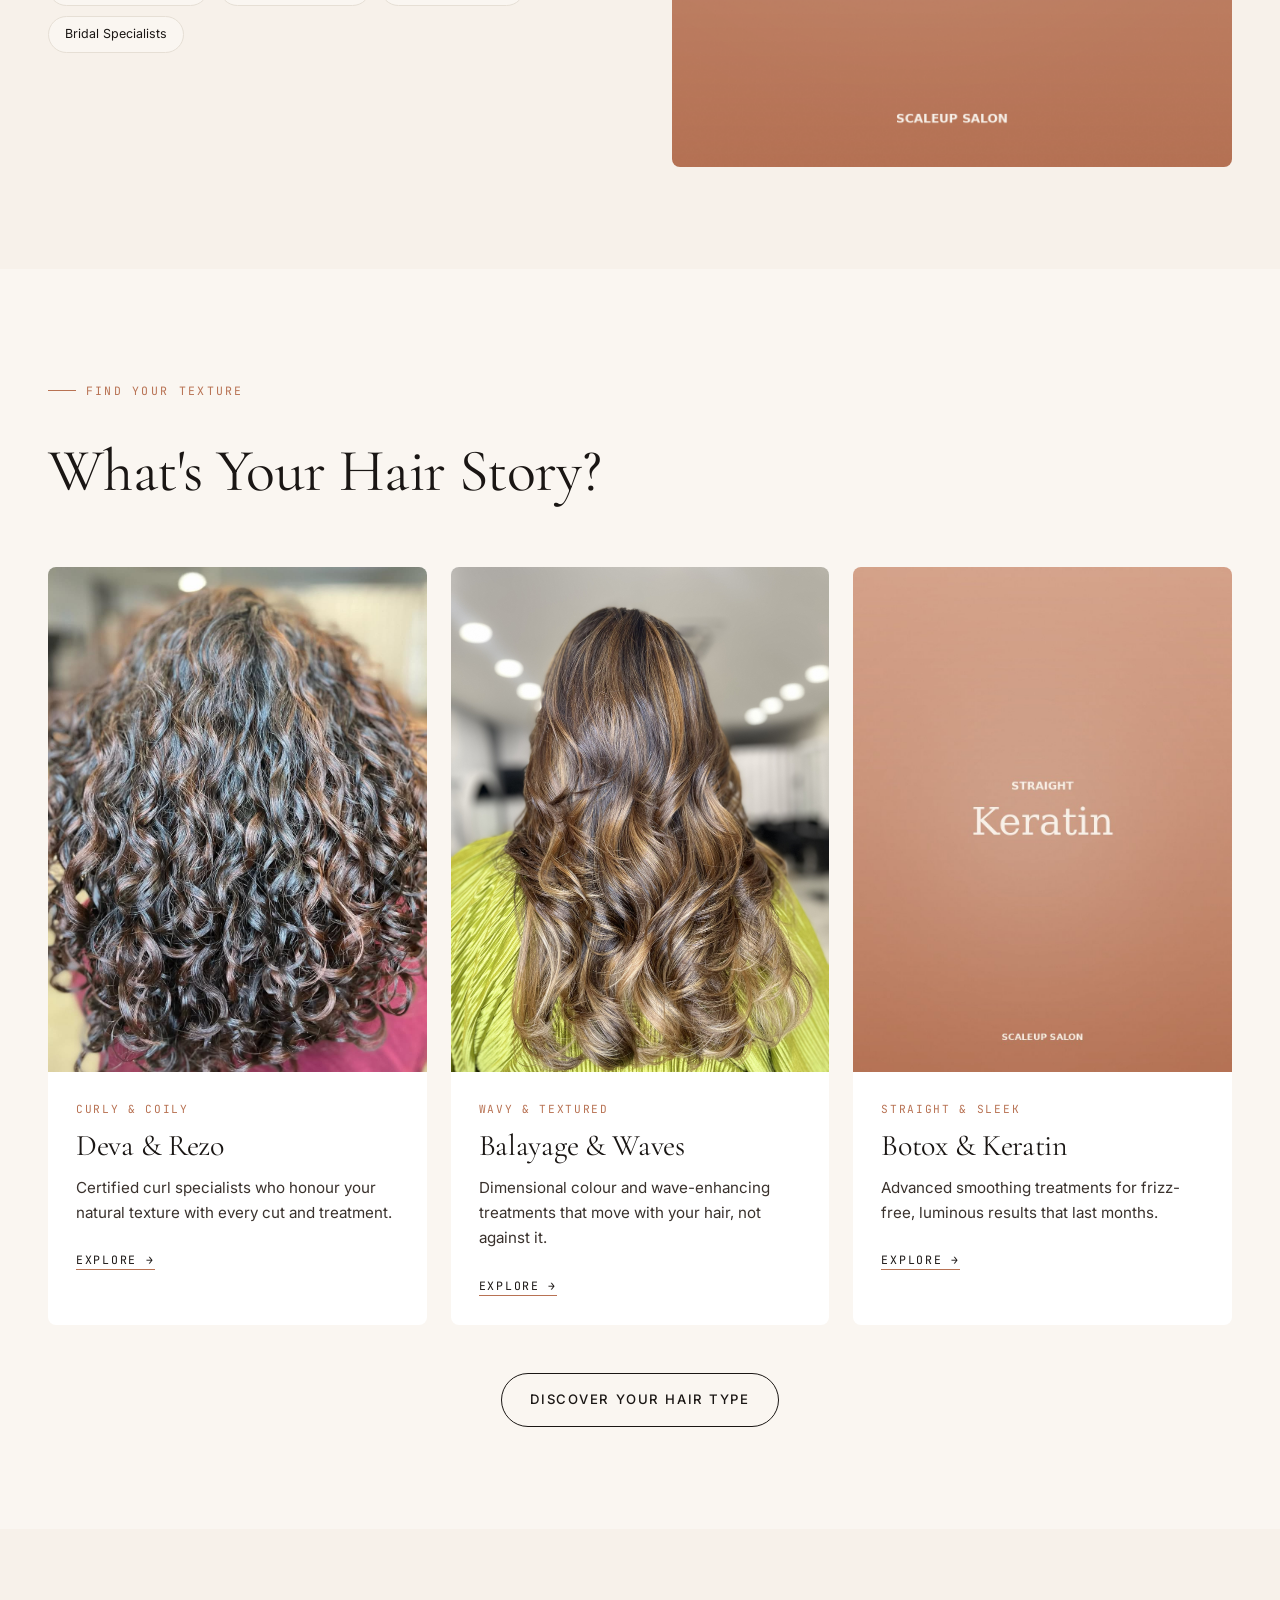
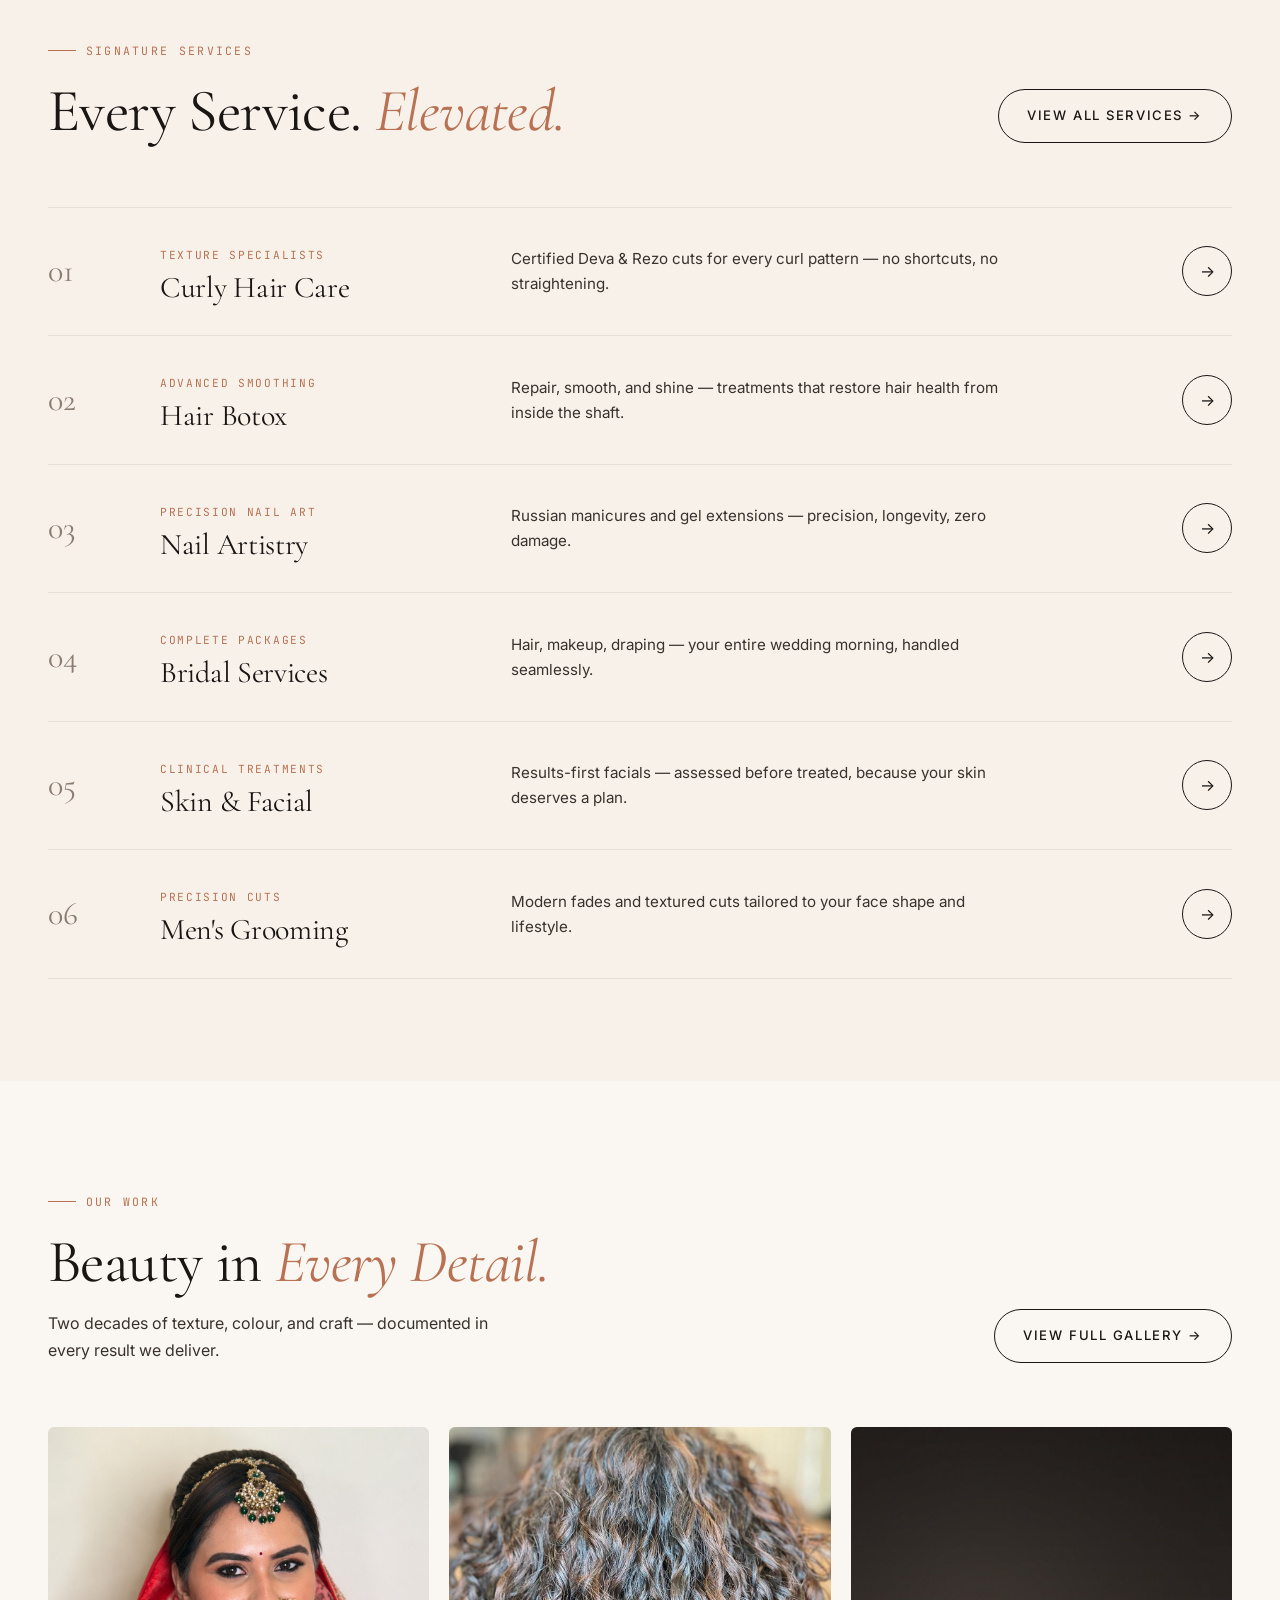
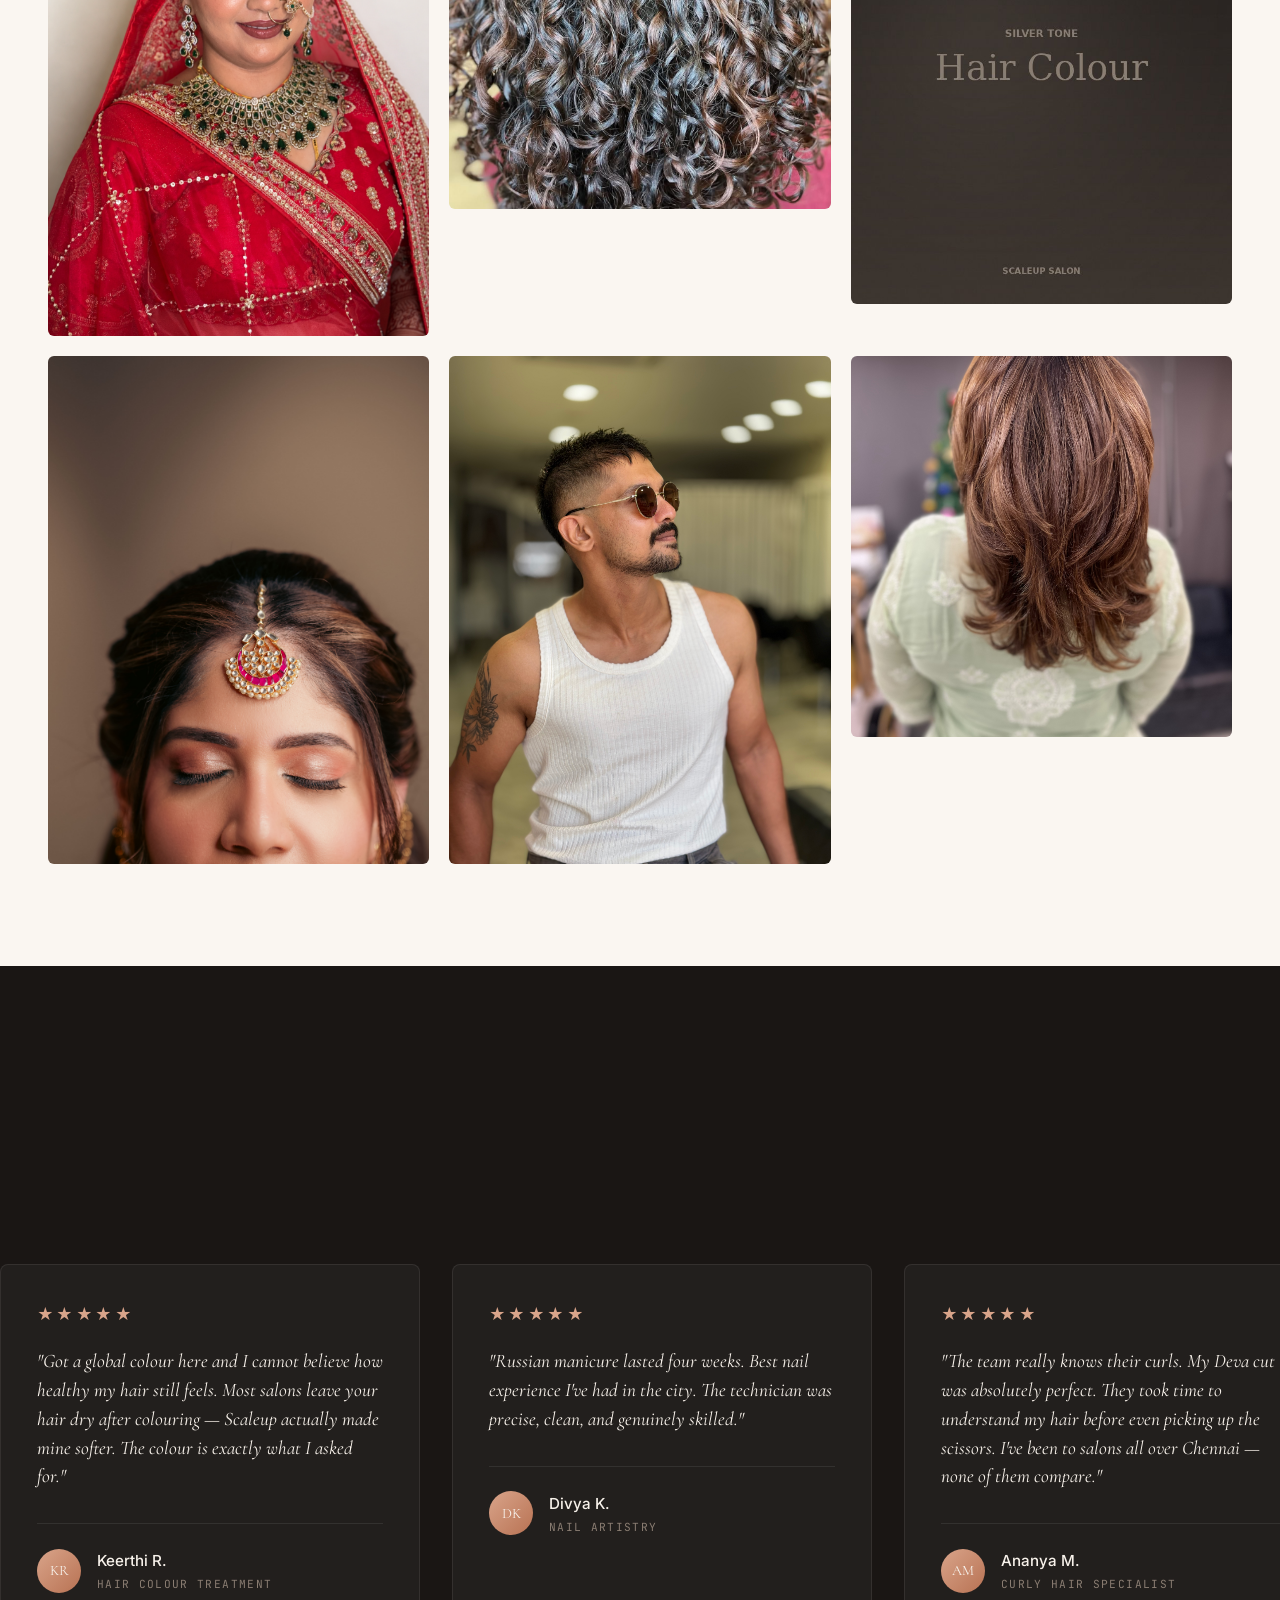
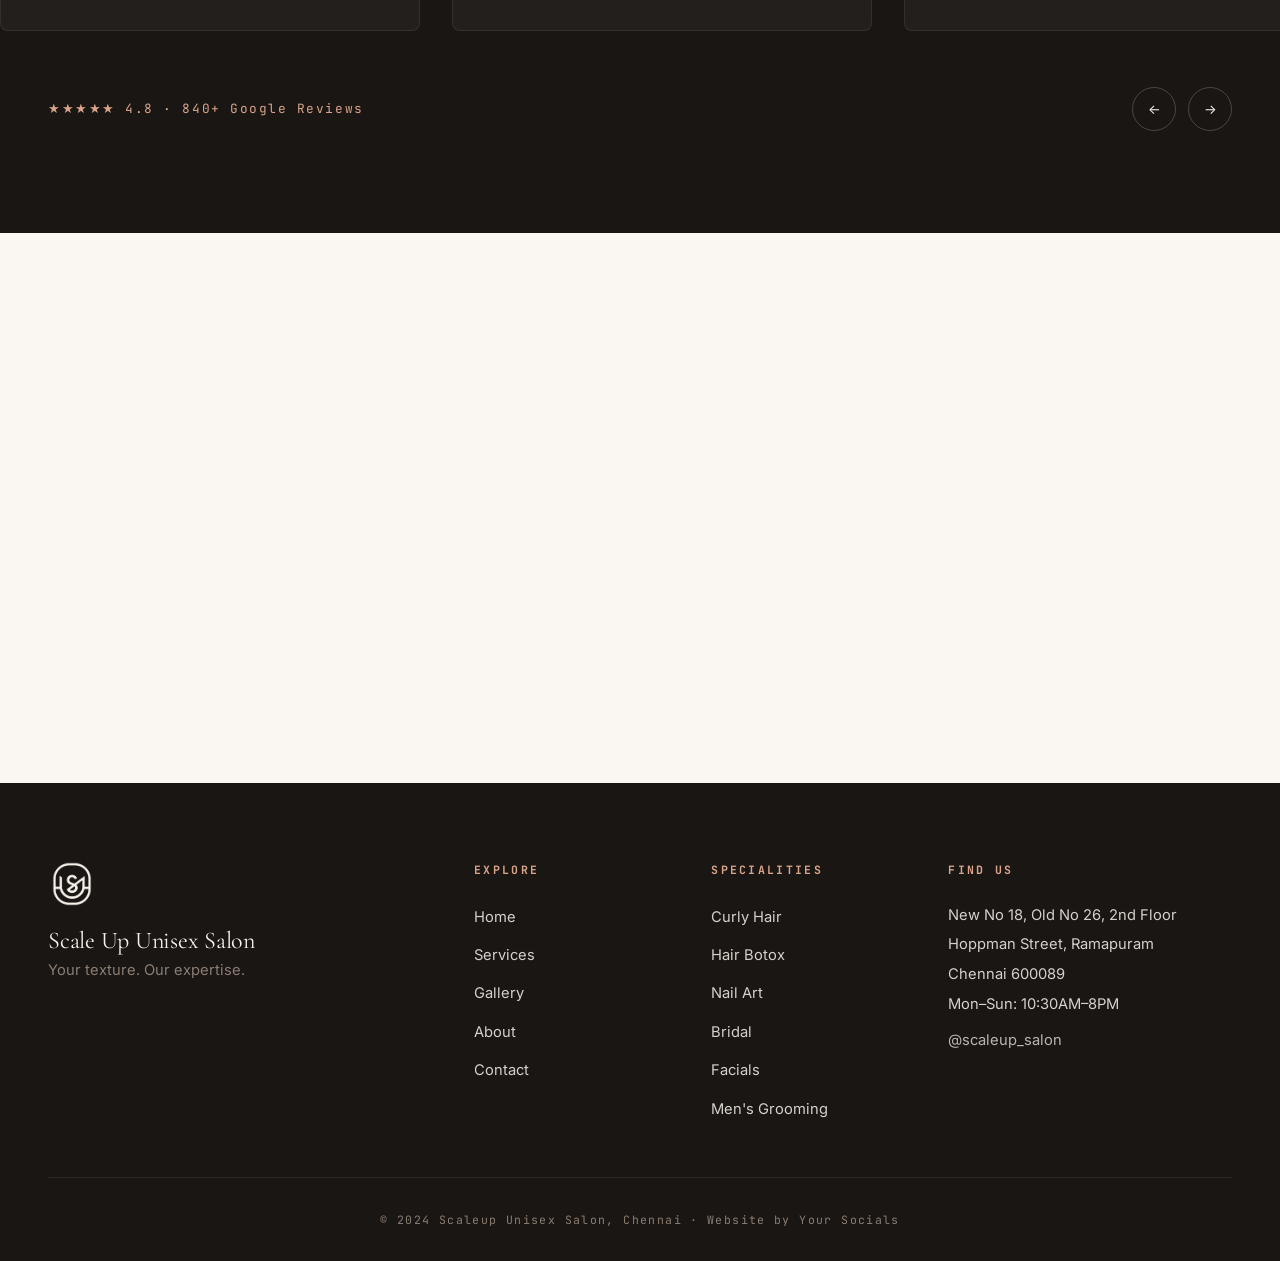
==== commit 79ded6d8: "Add files via upload" ====
--- a/index.html
+++ b/index.html
@@ -9,6 +9,38 @@
   <link rel="preconnect" href="https://fonts.gstatic.com" crossorigin>
   <link href="https://fonts.googleapis.com/css2?family=Cormorant+Garamond:ital,wght@0,400;0,500;0,600;1,400&family=Inter:wght@300;400;500;600&family=JetBrains+Mono:wght@400;500&display=swap" rel="stylesheet">
   <link rel="stylesheet" href="css/styles.css" />
+  <script>
+    /* Image extension/case fallback — runs immediately, before any
+       <img> tags are parsed, and listens in the capture phase so it
+       catches load failures no matter how early they happen (image
+       loads can fail before deferred scripts at the bottom of the
+       page even run). If images/foo.jpg 404s, this automatically
+       retries images/foo.JPG, .jpeg, .JPEG, .png, .PNG, .webp, .WEBP
+       — same filename, only the extension changes. */
+    (function () {
+      var tried = new WeakMap();
+      document.addEventListener("error", function (e) {
+        var img = e.target;
+        if (!img || img.tagName !== "IMG") return;
+        var src = img.getAttribute("src") || "";
+        if (!src.startsWith("images/")) return;
+        var lastDot = src.lastIndexOf(".");
+        if (lastDot === -1) return;
+        var base = src.substring(0, lastDot);
+        var state = tried.get(img);
+        if (!state) {
+          var list = [".jpg", ".JPG", ".jpeg", ".JPEG", ".png", ".PNG", ".webp", ".WEBP"]
+            .map(function (ext) { return base + ext; })
+            .filter(function (candidate) { return candidate !== src; });
+          state = { list: list, i: 0 };
+          tried.set(img, state);
+        }
+        if (state.i < state.list.length) {
+          img.src = state.list[state.i++];
+        }
+      }, true); // true = capture phase
+    })();
+  </script>
 </head>
 <body>
 
